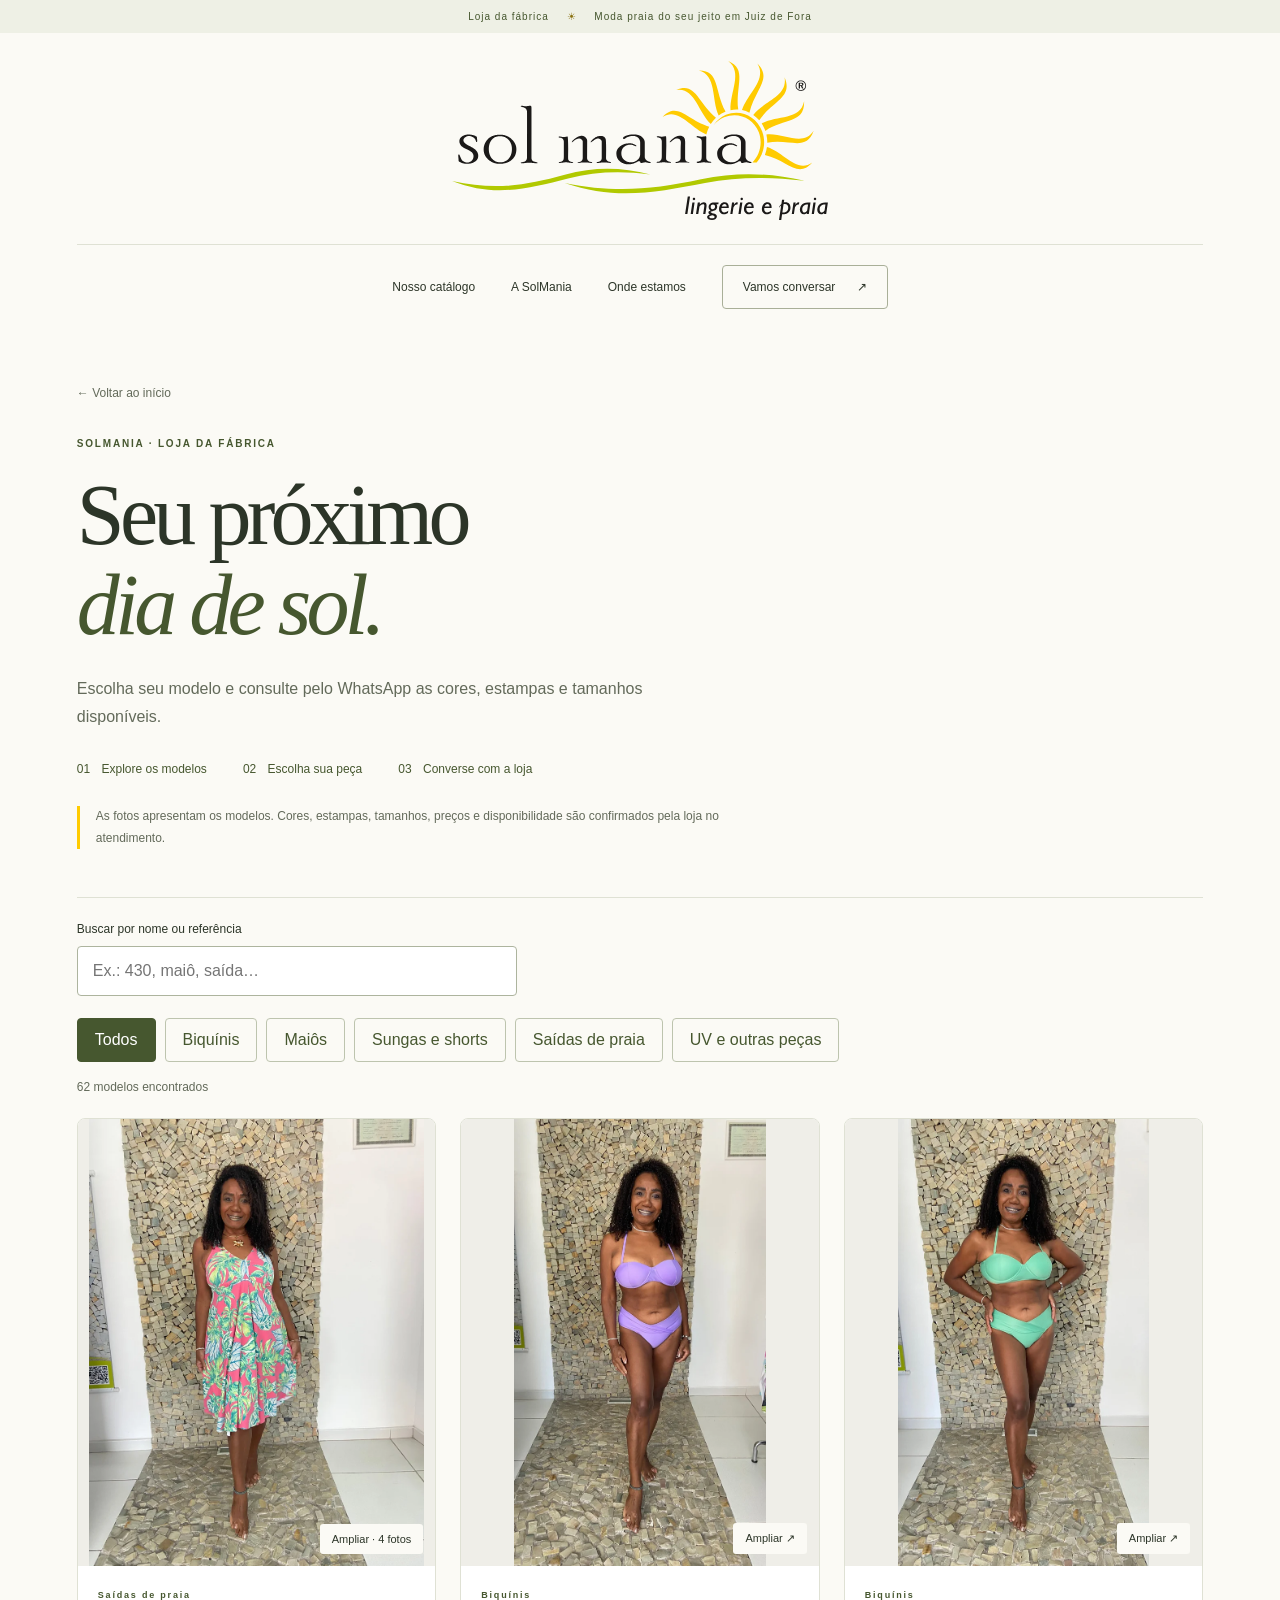
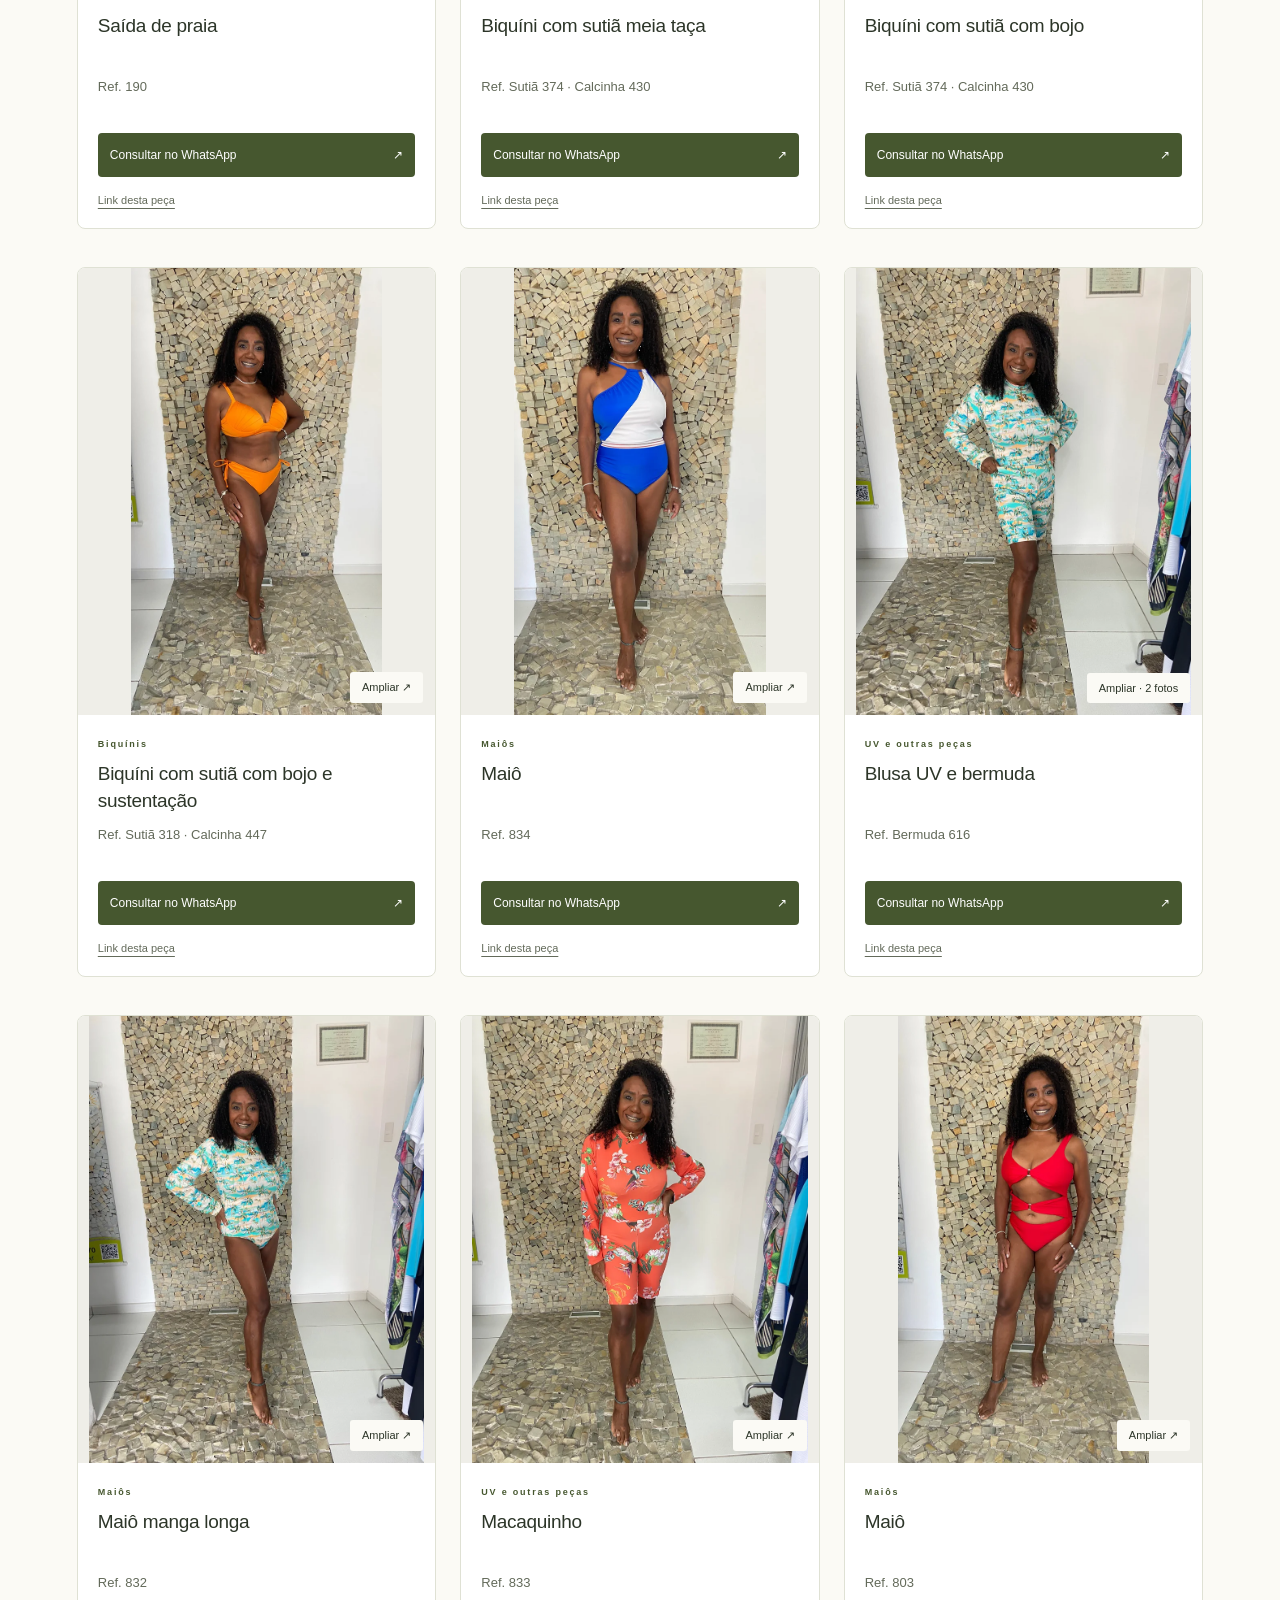
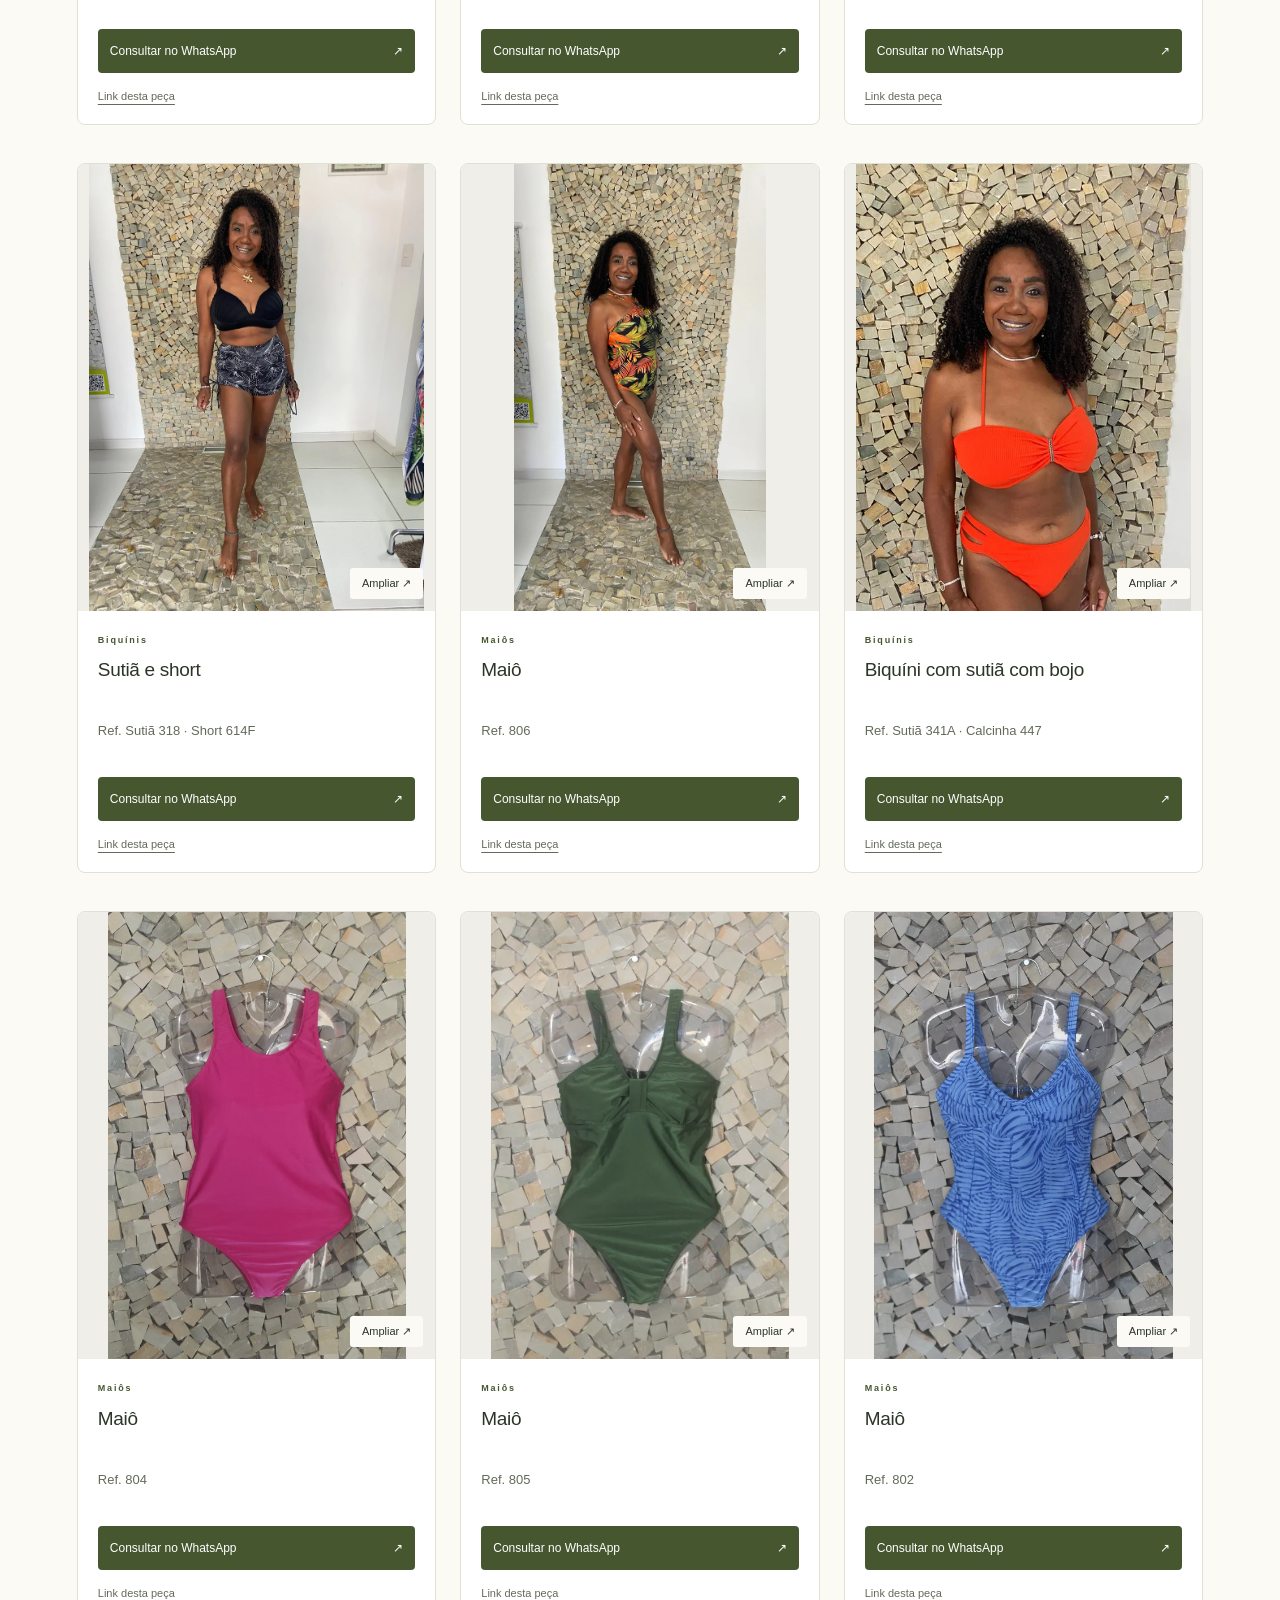
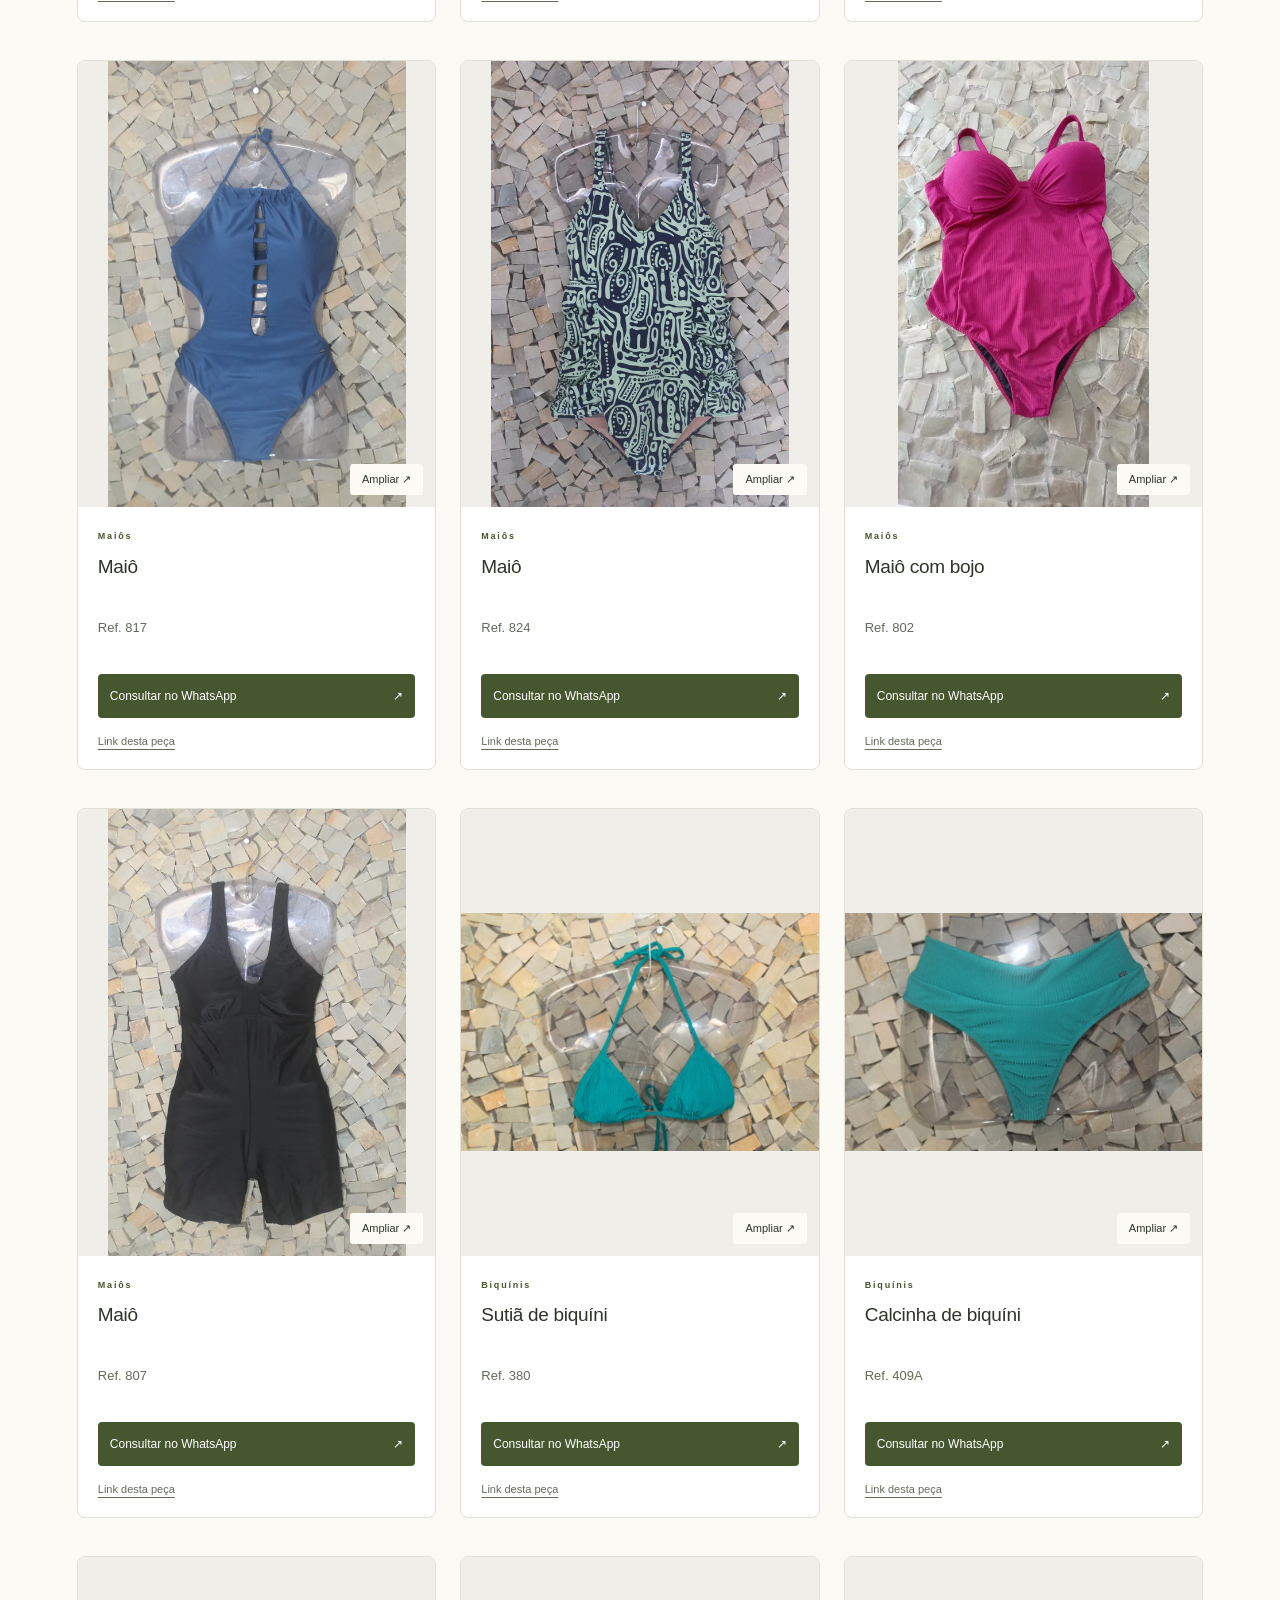
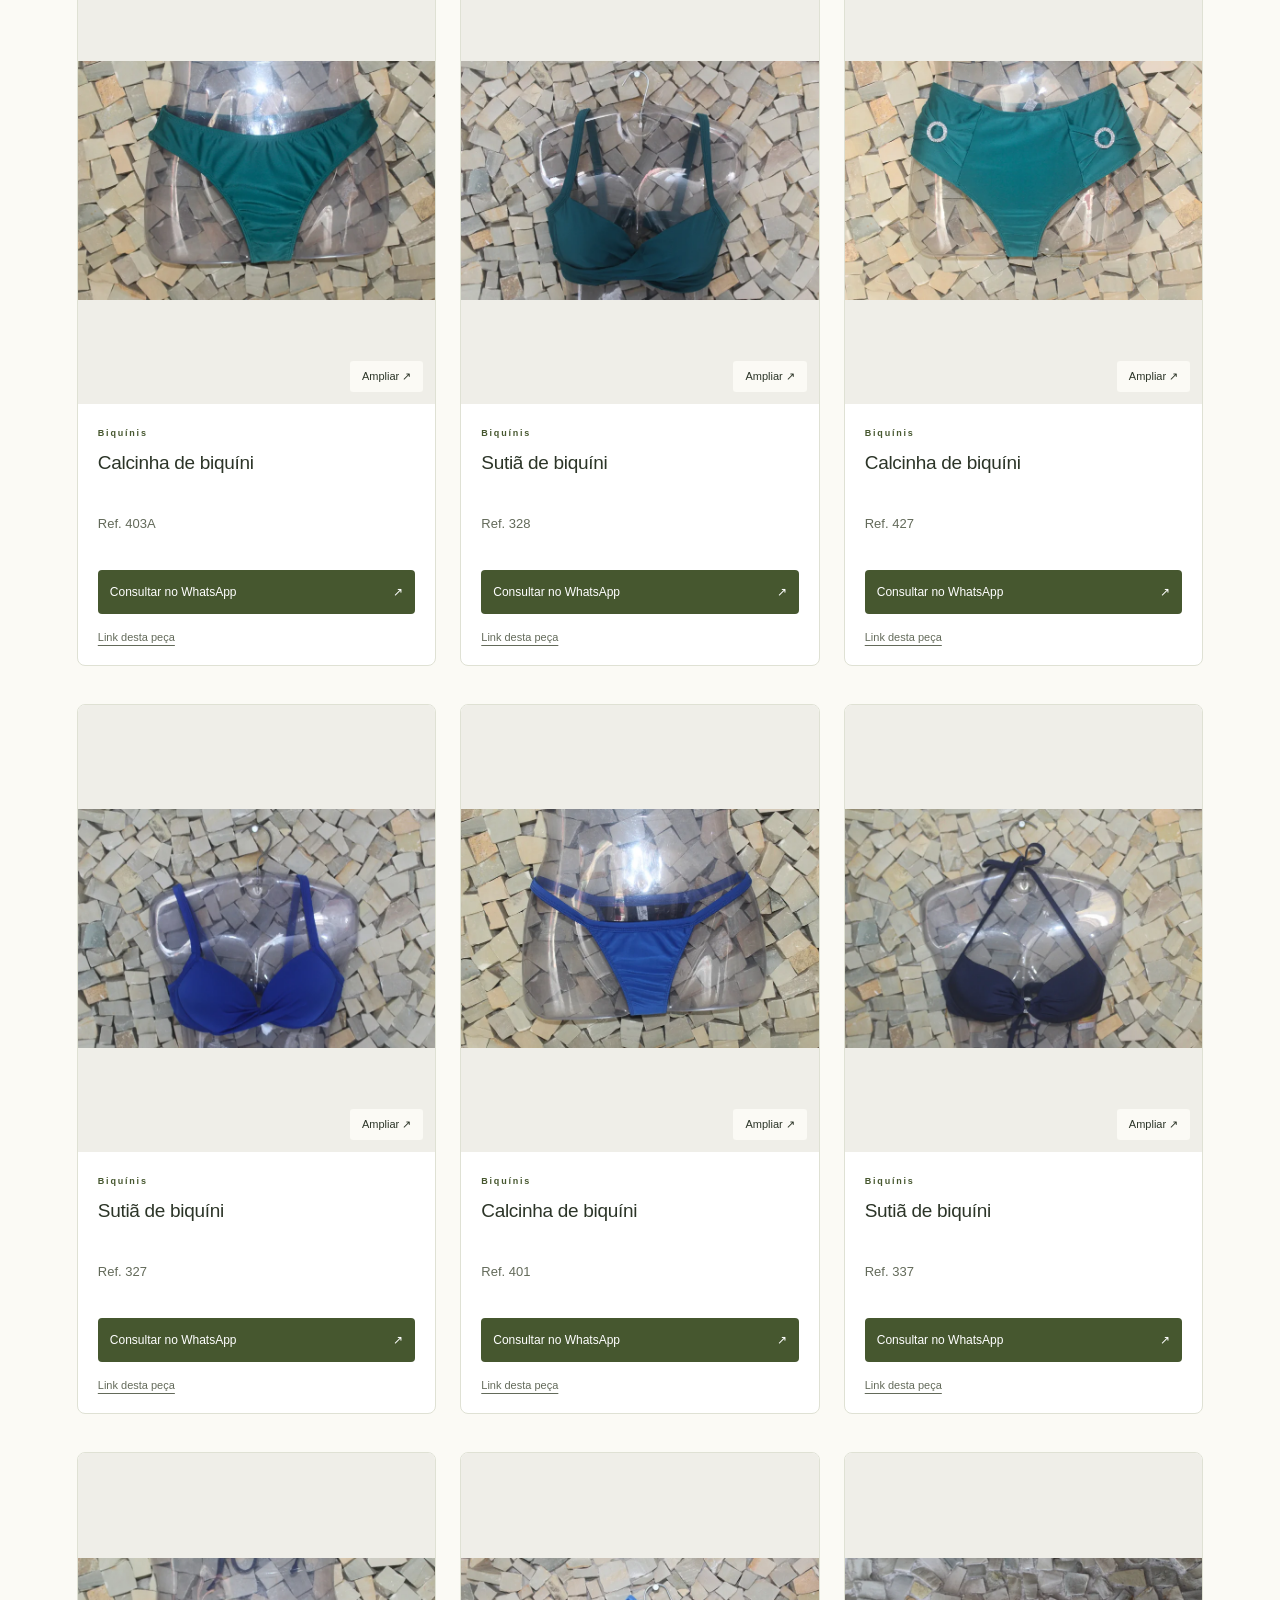
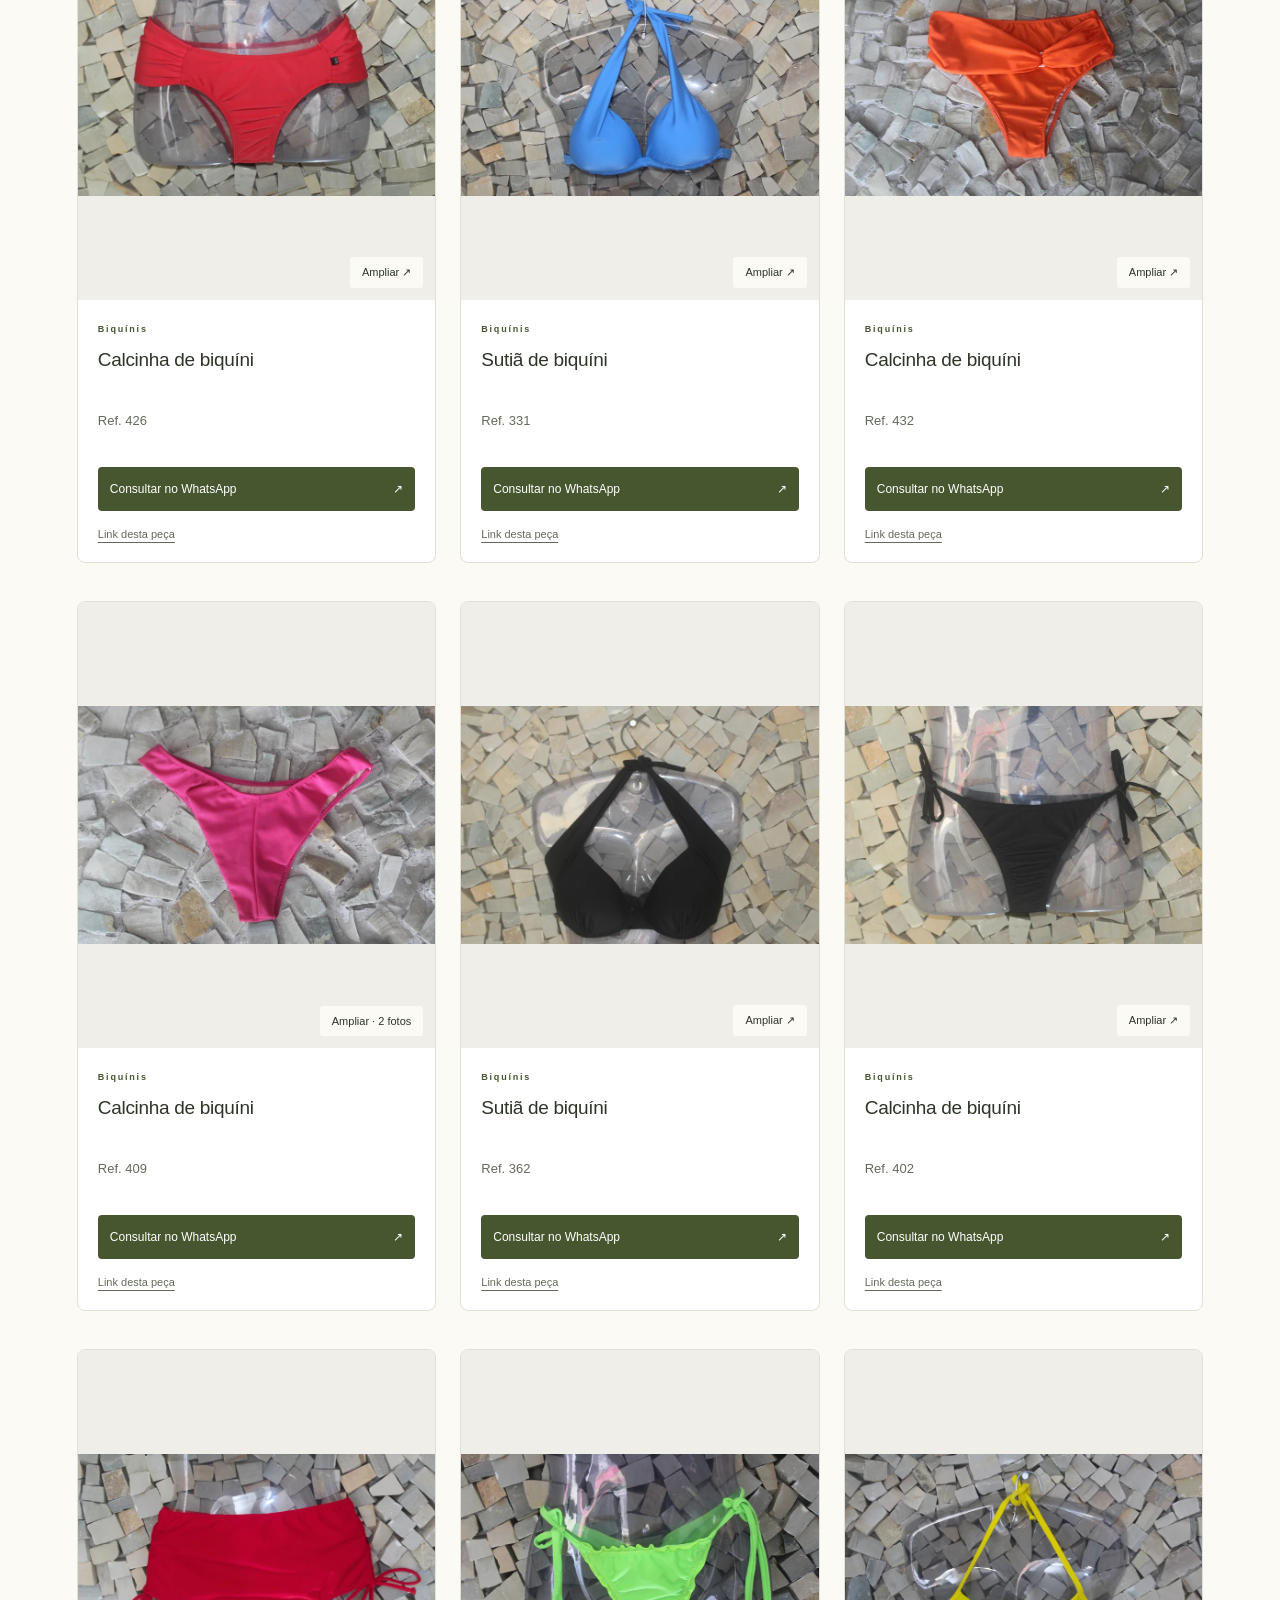
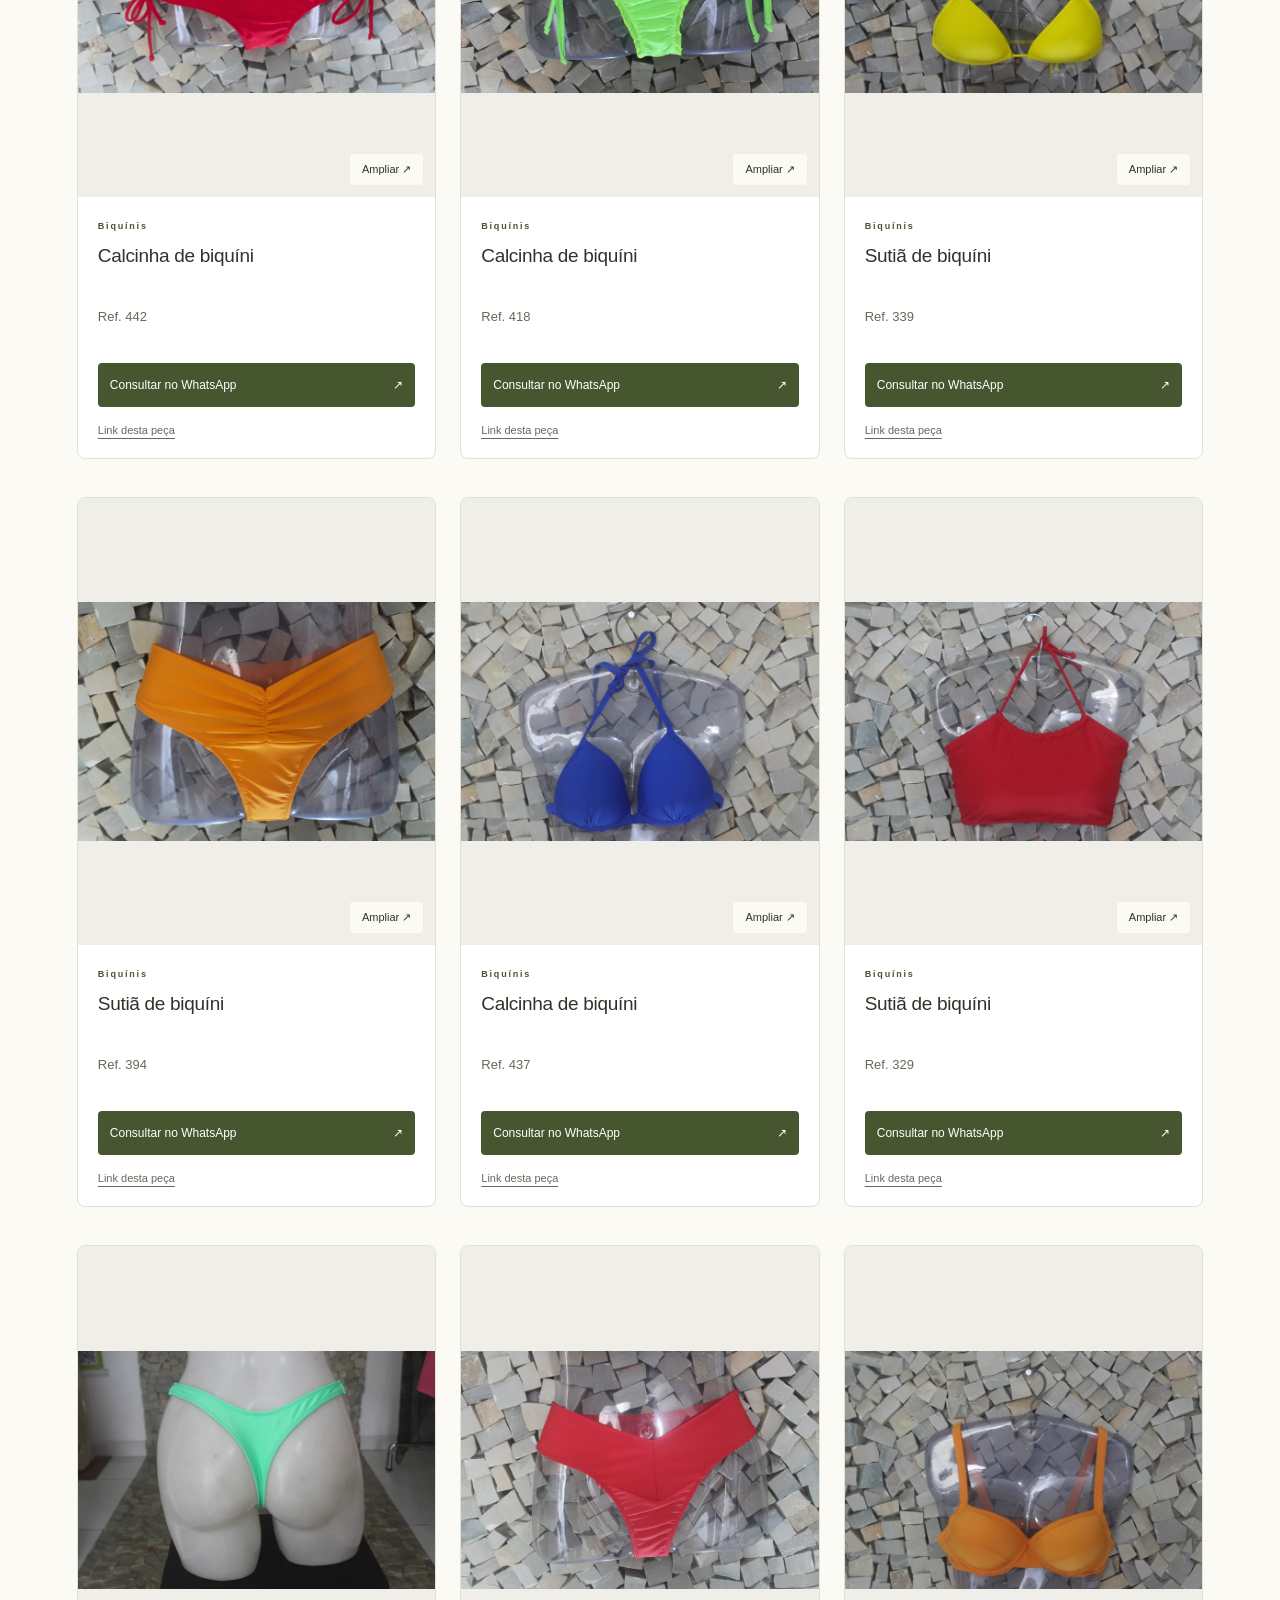
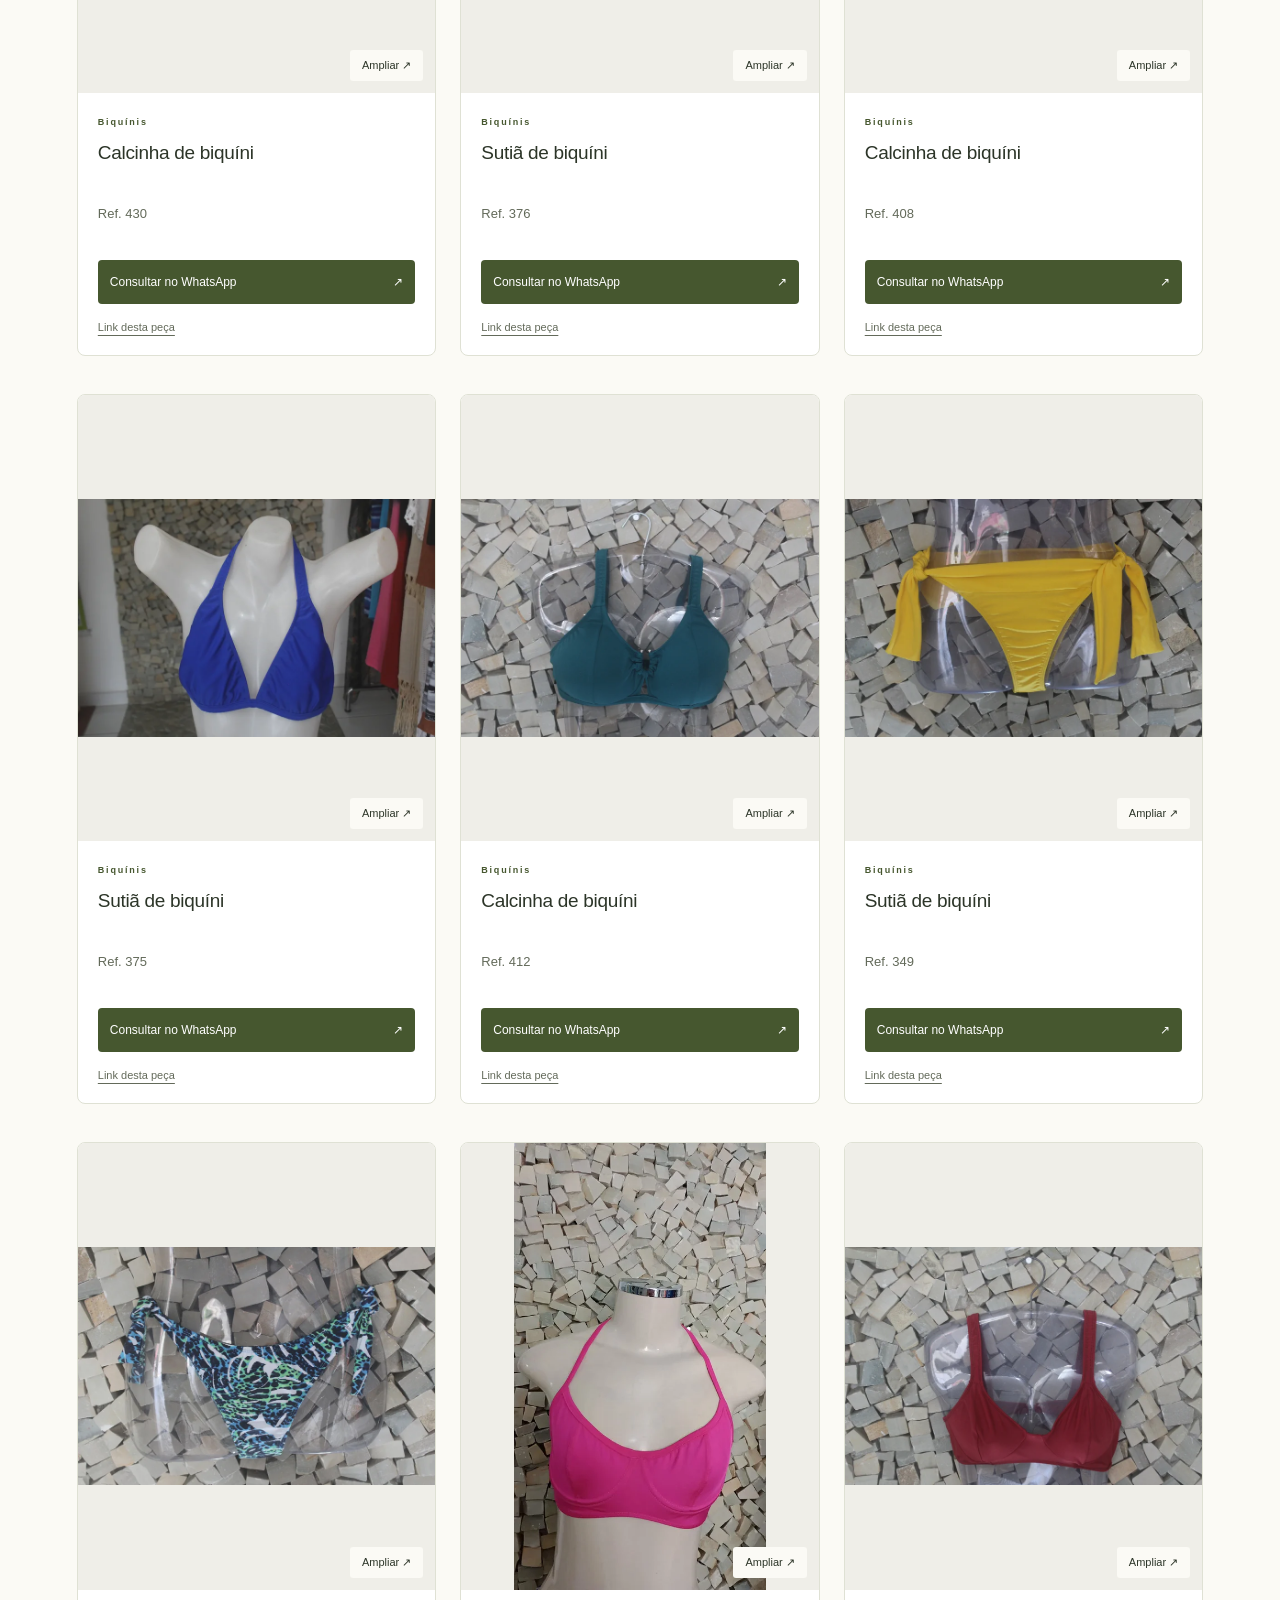
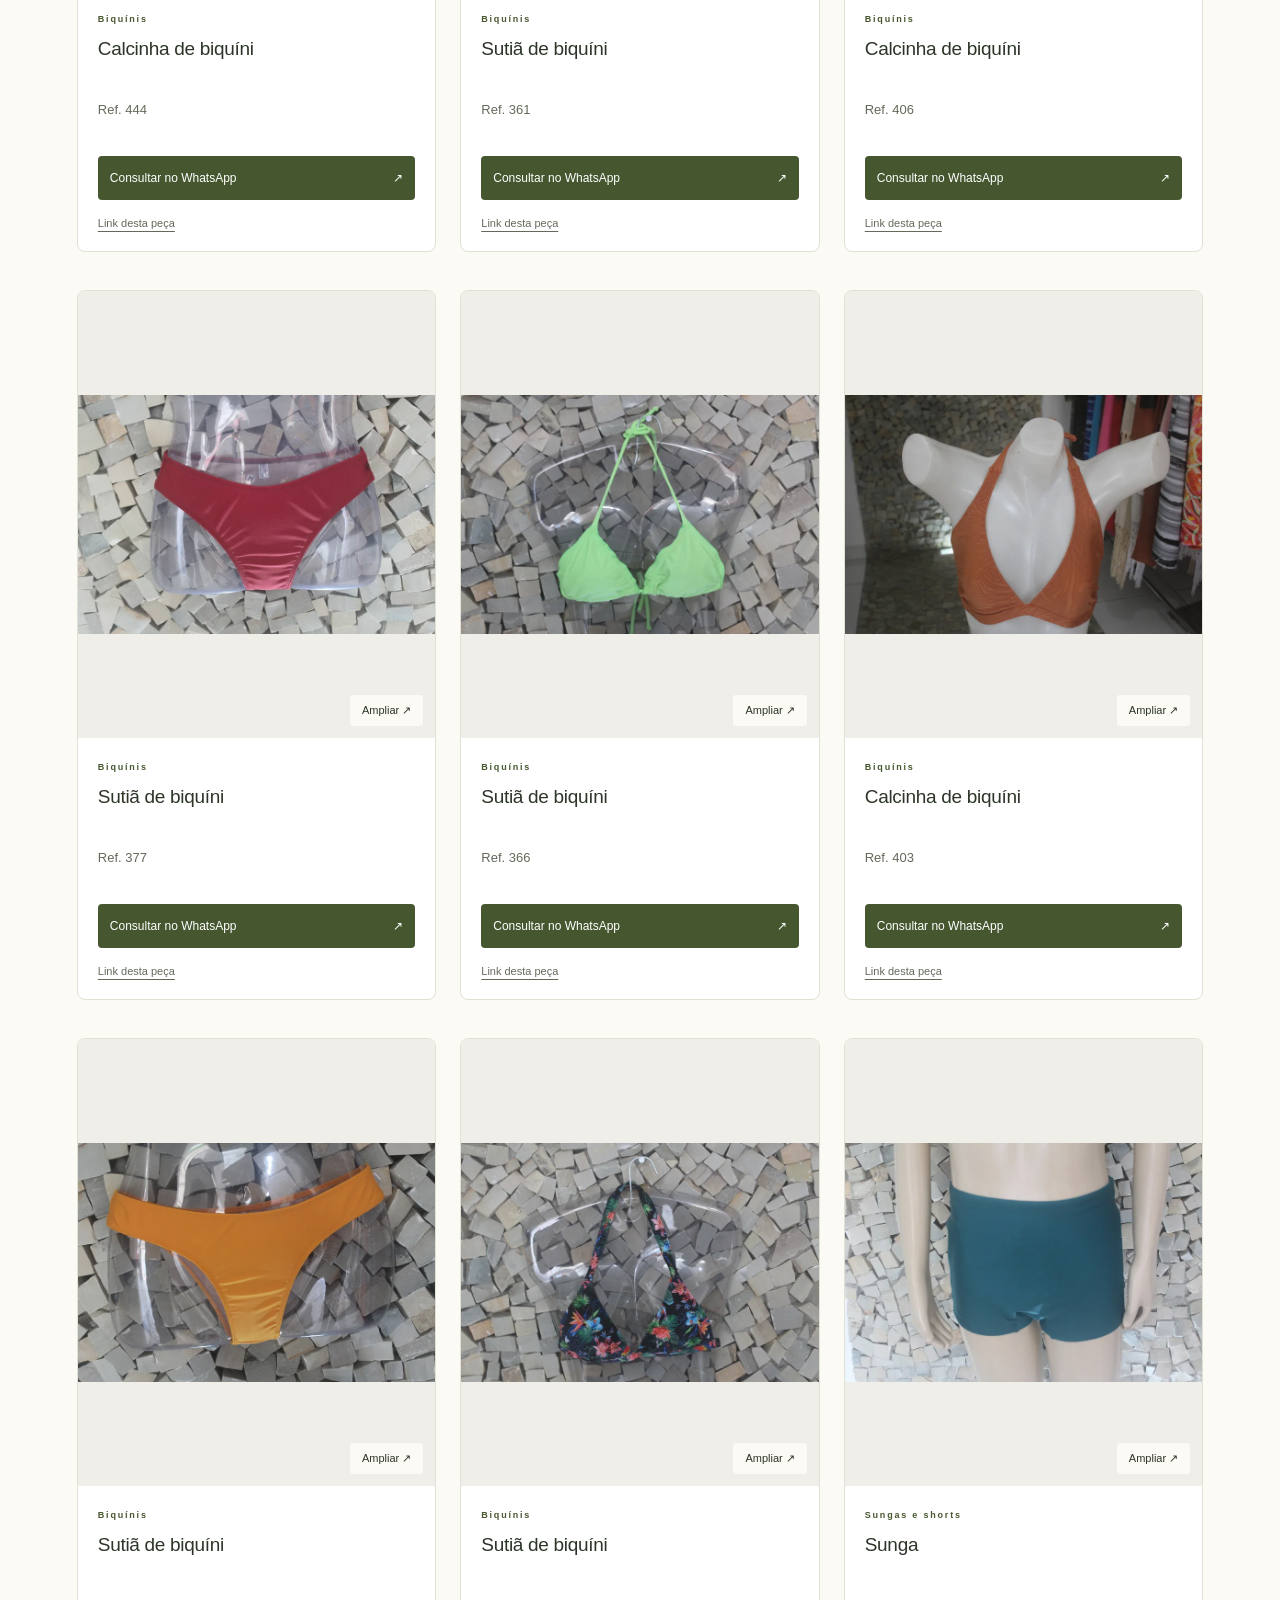
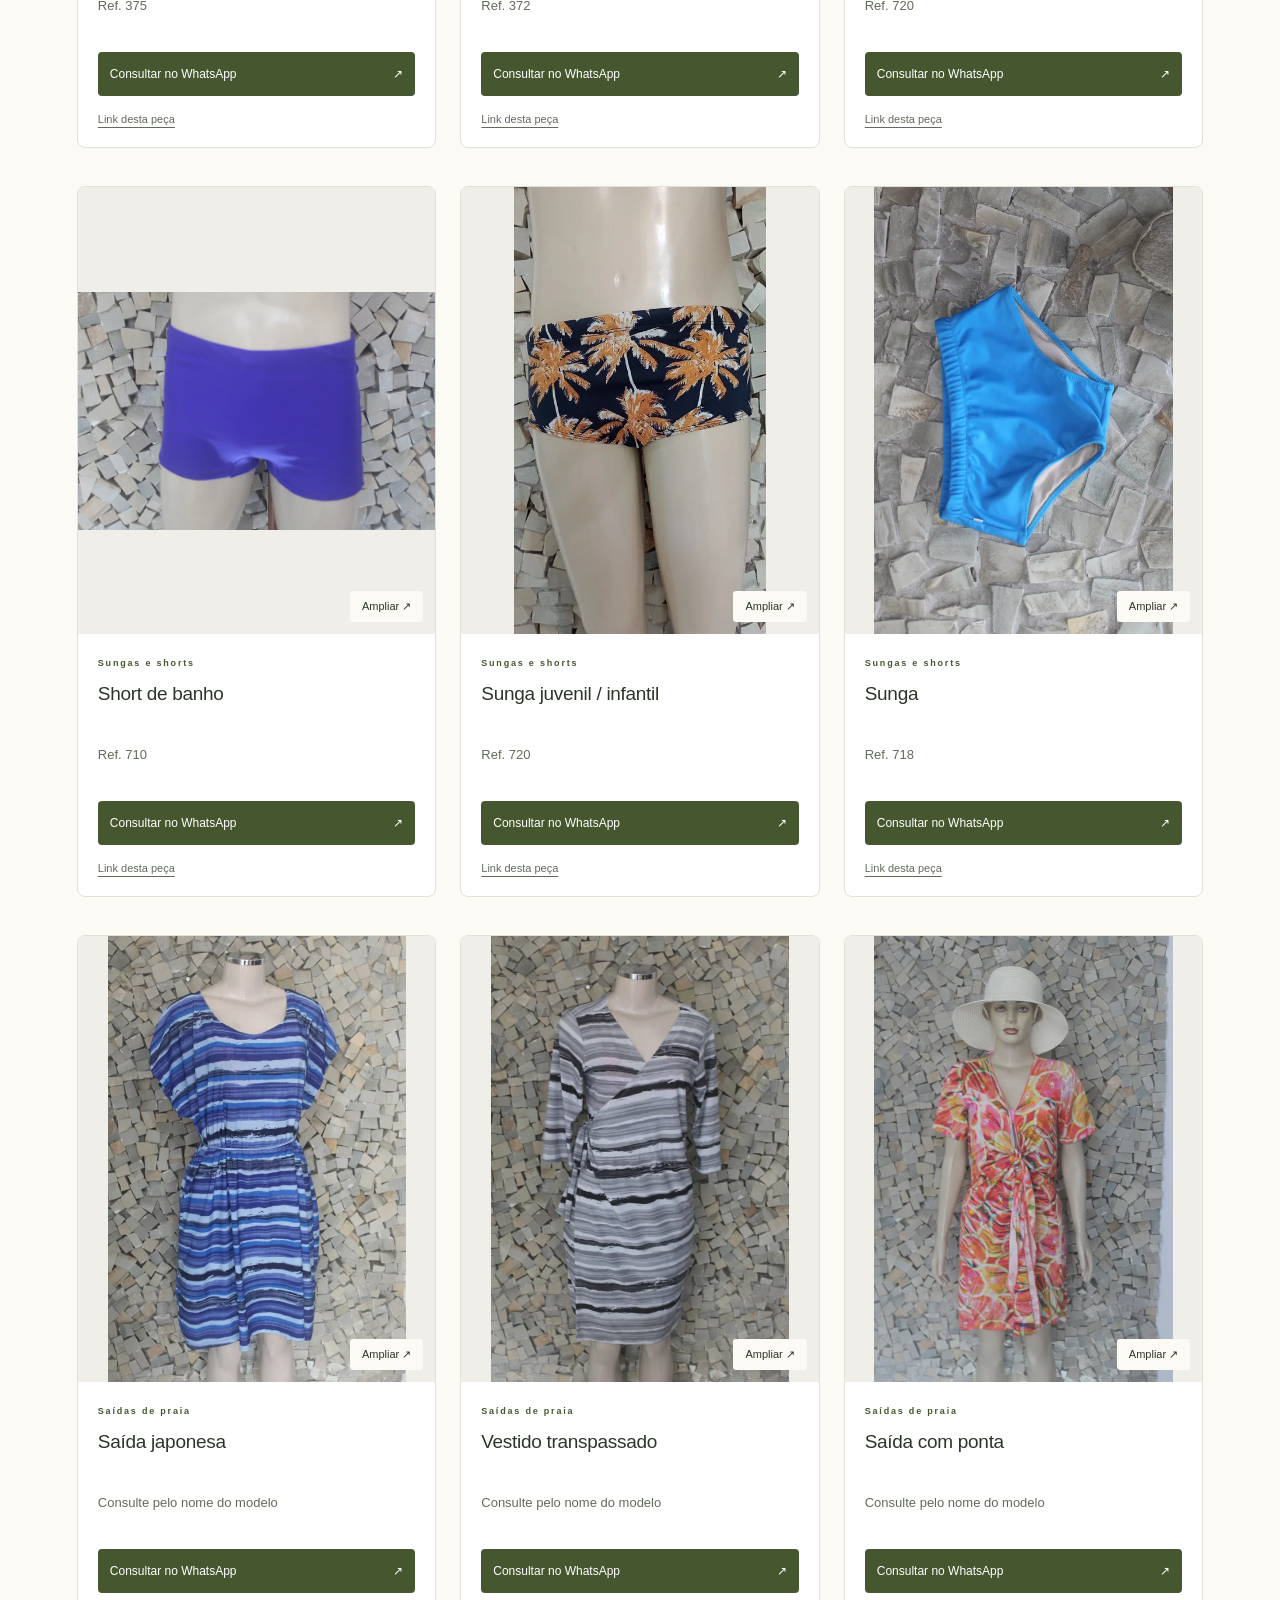
==== catalogo.html @ 371fd424 "Logo oficial e catálogo HTML" ====
<!doctype html>
<html lang="pt-BR">
<head>
  <!-- Google tag (gtag.js) -->
  <script async src="https://www.googletagmanager.com/gtag/js?id=G-0Z5BWFKCD2"></script>
  <script>
    window.dataLayer = window.dataLayer || [];
    function gtag(){dataLayer.push(arguments);}
    gtag('js', new Date());
    gtag('config', 'G-0Z5BWFKCD2');
  </script>
  <meta charset="UTF-8">
  <meta name="viewport" content="width=device-width, initial-scale=1">
  <meta name="theme-color" content="#fbfaf5">
  <meta name="description" content="SolMania: moda praia do seu jeito em Juiz de Fora. Loja da fábrica: explore nosso catálogo e fale com a gente pelo WhatsApp.">
  <title>Catálogo de moda praia — SolMania</title>
  <link rel="canonical" href="https://solmania.com.br/catalogo.html">
  <link rel="icon" href="assets/favicon.svg" type="image/svg+xml">
  <link rel="stylesheet" href="styles.css">
  <script src="script.js" defer></script>
  <link rel="stylesheet" href="catalogo.css">
  <script src="catalogo.js" defer></script>
</head>
<body>
  <a class="skip" href="#conteudo">Pular para o conteúdo</a>
  <div class="announcement">Loja da fábrica <span>☀</span> Moda praia do seu jeito em Juiz de Fora</div>
  <header class="header">
    <a class="brand" href="index.html" aria-label="SolMania, início"><img src="assets/logo/solmania.svg" width="3038" height="1304" alt="SolMania — lingerie e praia"></a>
    <button class="menu-toggle" aria-expanded="false" aria-controls="navigation" aria-label="Abrir menu"><span></span><span></span></button>
    <nav id="navigation" aria-label="Navegação principal">
      <a href="catalogo.html">Nosso catálogo</a><a href="index.html#sobre">A SolMania</a><a href="index.html#visite">Onde estamos</a>
      <a class="nav-contact" href="https://wa.me/5532988661370" target="_blank" rel="noopener noreferrer">Vamos conversar <span aria-hidden="true">↗</span></a>
    </nav>
  </header>
  <main id="conteudo" class="catalog-page"><section class="catalog-intro"><a class="back-link" href="index.html">← Voltar ao início</a><p class="eyebrow">SOLMANIA · LOJA DA FÁBRICA</p><h1>Seu próximo<br><em>dia de sol.</em></h1><p>Escolha seu modelo e consulte pelo WhatsApp as cores, estampas e tamanhos disponíveis.</p><div class="catalog-guidance"><span>01 <b>Explore os modelos</b></span><span>02 <b>Escolha sua peça</b></span><span>03 <b>Converse com a loja</b></span></div><p class="availability">As fotos apresentam os modelos. Cores, estampas, tamanhos, preços e disponibilidade são confirmados pela loja no atendimento.</p></section><section aria-label="Modelos do catálogo"><div class="catalog-tools" hidden><label for="product-search">Buscar por nome ou referência</label><input id="product-search" type="search" placeholder="Ex.: 430, maiô, saída…" autocomplete="off"><div class="category-filters" role="group" aria-label="Filtrar por categoria"><button type="button" data-filter="Todos" aria-pressed="true">Todos</button><button type="button" data-filter="Biquínis" aria-pressed="false">Biquínis</button><button type="button" data-filter="Maiôs" aria-pressed="false">Maiôs</button><button type="button" data-filter="Sungas e shorts" aria-pressed="false">Sungas e shorts</button><button type="button" data-filter="Saídas de praia" aria-pressed="false">Saídas de praia</button><button type="button" data-filter="UV e outras peças" aria-pressed="false">UV e outras peças</button></div><p id="result-count" role="status" aria-live="polite"></p></div><div class="products"><article class="product-card" id="peca-4-1" data-category="Saídas de praia" data-search="Saída de praia 190 Saídas de praia">
 <button class="product-photo" type="button" data-photos='["p04-1.webp", "p04-2.webp", "p04-3.webp", "p04-4.webp"]' aria-label="Ampliar foto: Saída de praia, 190"><img src="assets/produtos/p04-1.webp" alt="Saída de praia — referência 190" width="850" height="1100" loading="lazy" decoding="async"><span>Ampliar  · 4 fotos</span></button>
 <div class="product-info"><p class="eyebrow">Saídas de praia</p><h2>Saída de praia</h2><p class="product-ref">Ref. 190</p><a class="product-contact" href="https://wa.me/5532988661370?text=Ol%C3%A1%21%20Gostei%20de%20sa%C3%ADda%20de%20praia%20%28ref.%20190%29.%20Quais%20cores%2C%20estampas%20e%20tamanhos%20est%C3%A3o%20dispon%C3%ADveis%3F%20https%3A//solmania.com.br/catalogo.html%23peca-4-1" target="_blank" rel="noopener noreferrer" aria-label="Consultar Saída de praia 190 no WhatsApp">Consultar no WhatsApp <span aria-hidden="true">↗</span></a><a class="product-permalink" href="#peca-4-1">Link desta peça</a></div></article>
<article class="product-card" id="peca-5-1" data-category="Biquínis" data-search="Biquíni com sutiã meia taça Sutiã 374 · Calcinha 430 Biquínis">
 <button class="product-photo" type="button" data-photos='["p05-1.webp"]' aria-label="Ampliar foto: Biquíni com sutiã meia taça, Sutiã 374 · Calcinha 430"><img src="assets/produtos/p05-1.webp" alt="Biquíni com sutiã meia taça — referência Sutiã 374 · Calcinha 430" width="850" height="1100" loading="lazy" decoding="async"><span>Ampliar ↗</span></button>
 <div class="product-info"><p class="eyebrow">Biquínis</p><h2>Biquíni com sutiã meia taça</h2><p class="product-ref">Ref. Sutiã 374 · Calcinha 430</p><a class="product-contact" href="https://wa.me/5532988661370?text=Ol%C3%A1%21%20Gostei%20de%20biqu%C3%ADni%20com%20suti%C3%A3%20meia%20ta%C3%A7a%20%28ref.%20Suti%C3%A3%20374%20%C2%B7%20Calcinha%20430%29.%20Quais%20cores%2C%20estampas%20e%20tamanhos%20est%C3%A3o%20dispon%C3%ADveis%3F%20https%3A//solmania.com.br/catalogo.html%23peca-5-1" target="_blank" rel="noopener noreferrer" aria-label="Consultar Biquíni com sutiã meia taça Sutiã 374 · Calcinha 430 no WhatsApp">Consultar no WhatsApp <span aria-hidden="true">↗</span></a><a class="product-permalink" href="#peca-5-1">Link desta peça</a></div></article>
<article class="product-card" id="peca-5-2" data-category="Biquínis" data-search="Biquíni com sutiã com bojo Sutiã 374 · Calcinha 430 Biquínis">
 <button class="product-photo" type="button" data-photos='["p05-2.webp"]' aria-label="Ampliar foto: Biquíni com sutiã com bojo, Sutiã 374 · Calcinha 430"><img src="assets/produtos/p05-2.webp" alt="Biquíni com sutiã com bojo — referência Sutiã 374 · Calcinha 430" width="850" height="1100" loading="lazy" decoding="async"><span>Ampliar ↗</span></button>
 <div class="product-info"><p class="eyebrow">Biquínis</p><h2>Biquíni com sutiã com bojo</h2><p class="product-ref">Ref. Sutiã 374 · Calcinha 430</p><a class="product-contact" href="https://wa.me/5532988661370?text=Ol%C3%A1%21%20Gostei%20de%20biqu%C3%ADni%20com%20suti%C3%A3%20com%20bojo%20%28ref.%20Suti%C3%A3%20374%20%C2%B7%20Calcinha%20430%29.%20Quais%20cores%2C%20estampas%20e%20tamanhos%20est%C3%A3o%20dispon%C3%ADveis%3F%20https%3A//solmania.com.br/catalogo.html%23peca-5-2" target="_blank" rel="noopener noreferrer" aria-label="Consultar Biquíni com sutiã com bojo Sutiã 374 · Calcinha 430 no WhatsApp">Consultar no WhatsApp <span aria-hidden="true">↗</span></a><a class="product-permalink" href="#peca-5-2">Link desta peça</a></div></article>
<article class="product-card" id="peca-5-3" data-category="Biquínis" data-search="Biquíni com sutiã com bojo e sustentação Sutiã 318 · Calcinha 447 Biquínis">
 <button class="product-photo" type="button" data-photos='["p05-3.webp"]' aria-label="Ampliar foto: Biquíni com sutiã com bojo e sustentação, Sutiã 318 · Calcinha 447"><img src="assets/produtos/p05-3.webp" alt="Biquíni com sutiã com bojo e sustentação — referência Sutiã 318 · Calcinha 447" width="850" height="1100" loading="lazy" decoding="async"><span>Ampliar ↗</span></button>
 <div class="product-info"><p class="eyebrow">Biquínis</p><h2>Biquíni com sutiã com bojo e sustentação</h2><p class="product-ref">Ref. Sutiã 318 · Calcinha 447</p><a class="product-contact" href="https://wa.me/5532988661370?text=Ol%C3%A1%21%20Gostei%20de%20biqu%C3%ADni%20com%20suti%C3%A3%20com%20bojo%20e%20sustenta%C3%A7%C3%A3o%20%28ref.%20Suti%C3%A3%20318%20%C2%B7%20Calcinha%20447%29.%20Quais%20cores%2C%20estampas%20e%20tamanhos%20est%C3%A3o%20dispon%C3%ADveis%3F%20https%3A//solmania.com.br/catalogo.html%23peca-5-3" target="_blank" rel="noopener noreferrer" aria-label="Consultar Biquíni com sutiã com bojo e sustentação Sutiã 318 · Calcinha 447 no WhatsApp">Consultar no WhatsApp <span aria-hidden="true">↗</span></a><a class="product-permalink" href="#peca-5-3">Link desta peça</a></div></article>
<article class="product-card" id="peca-5-4" data-category="Maiôs" data-search="Maiô 834 Maiôs">
 <button class="product-photo" type="button" data-photos='["p05-4.webp"]' aria-label="Ampliar foto: Maiô, 834"><img src="assets/produtos/p05-4.webp" alt="Maiô — referência 834" width="850" height="1100" loading="lazy" decoding="async"><span>Ampliar ↗</span></button>
 <div class="product-info"><p class="eyebrow">Maiôs</p><h2>Maiô</h2><p class="product-ref">Ref. 834</p><a class="product-contact" href="https://wa.me/5532988661370?text=Ol%C3%A1%21%20Gostei%20de%20mai%C3%B4%20%28ref.%20834%29.%20Quais%20cores%2C%20estampas%20e%20tamanhos%20est%C3%A3o%20dispon%C3%ADveis%3F%20https%3A//solmania.com.br/catalogo.html%23peca-5-4" target="_blank" rel="noopener noreferrer" aria-label="Consultar Maiô 834 no WhatsApp">Consultar no WhatsApp <span aria-hidden="true">↗</span></a><a class="product-permalink" href="#peca-5-4">Link desta peça</a></div></article>
<article class="product-card" id="peca-6-1" data-category="UV e outras peças" data-search="Blusa UV e bermuda Bermuda 616 UV e outras peças">
 <button class="product-photo" type="button" data-photos='["p06-1.webp", "p06-4.webp"]' aria-label="Ampliar foto: Blusa UV e bermuda, Bermuda 616"><img src="assets/produtos/p06-1.webp" alt="Blusa UV e bermuda — referência Bermuda 616" width="850" height="1100" loading="lazy" decoding="async"><span>Ampliar  · 2 fotos</span></button>
 <div class="product-info"><p class="eyebrow">UV e outras peças</p><h2>Blusa UV e bermuda</h2><p class="product-ref">Ref. Bermuda 616</p><a class="product-contact" href="https://wa.me/5532988661370?text=Ol%C3%A1%21%20Gostei%20de%20blusa%20uv%20e%20bermuda%20%28ref.%20Bermuda%20616%29.%20Quais%20cores%2C%20estampas%20e%20tamanhos%20est%C3%A3o%20dispon%C3%ADveis%3F%20https%3A//solmania.com.br/catalogo.html%23peca-6-1" target="_blank" rel="noopener noreferrer" aria-label="Consultar Blusa UV e bermuda Bermuda 616 no WhatsApp">Consultar no WhatsApp <span aria-hidden="true">↗</span></a><a class="product-permalink" href="#peca-6-1">Link desta peça</a></div></article>
<article class="product-card" id="peca-6-2" data-category="Maiôs" data-search="Maiô manga longa 832 Maiôs">
 <button class="product-photo" type="button" data-photos='["p06-2.webp"]' aria-label="Ampliar foto: Maiô manga longa, 832"><img src="assets/produtos/p06-2.webp" alt="Maiô manga longa — referência 832" width="850" height="1100" loading="lazy" decoding="async"><span>Ampliar ↗</span></button>
 <div class="product-info"><p class="eyebrow">Maiôs</p><h2>Maiô manga longa</h2><p class="product-ref">Ref. 832</p><a class="product-contact" href="https://wa.me/5532988661370?text=Ol%C3%A1%21%20Gostei%20de%20mai%C3%B4%20manga%20longa%20%28ref.%20832%29.%20Quais%20cores%2C%20estampas%20e%20tamanhos%20est%C3%A3o%20dispon%C3%ADveis%3F%20https%3A//solmania.com.br/catalogo.html%23peca-6-2" target="_blank" rel="noopener noreferrer" aria-label="Consultar Maiô manga longa 832 no WhatsApp">Consultar no WhatsApp <span aria-hidden="true">↗</span></a><a class="product-permalink" href="#peca-6-2">Link desta peça</a></div></article>
<article class="product-card" id="peca-6-3" data-category="UV e outras peças" data-search="Macaquinho 833 UV e outras peças">
 <button class="product-photo" type="button" data-photos='["p06-3.webp"]' aria-label="Ampliar foto: Macaquinho, 833"><img src="assets/produtos/p06-3.webp" alt="Macaquinho — referência 833" width="850" height="1100" loading="lazy" decoding="async"><span>Ampliar ↗</span></button>
 <div class="product-info"><p class="eyebrow">UV e outras peças</p><h2>Macaquinho</h2><p class="product-ref">Ref. 833</p><a class="product-contact" href="https://wa.me/5532988661370?text=Ol%C3%A1%21%20Gostei%20de%20macaquinho%20%28ref.%20833%29.%20Quais%20cores%2C%20estampas%20e%20tamanhos%20est%C3%A3o%20dispon%C3%ADveis%3F%20https%3A//solmania.com.br/catalogo.html%23peca-6-3" target="_blank" rel="noopener noreferrer" aria-label="Consultar Macaquinho 833 no WhatsApp">Consultar no WhatsApp <span aria-hidden="true">↗</span></a><a class="product-permalink" href="#peca-6-3">Link desta peça</a></div></article>
<article class="product-card" id="peca-7-1" data-category="Maiôs" data-search="Maiô 803 Maiôs">
 <button class="product-photo" type="button" data-photos='["p07-1.webp"]' aria-label="Ampliar foto: Maiô, 803"><img src="assets/produtos/p07-1.webp" alt="Maiô — referência 803" width="850" height="1100" loading="lazy" decoding="async"><span>Ampliar ↗</span></button>
 <div class="product-info"><p class="eyebrow">Maiôs</p><h2>Maiô</h2><p class="product-ref">Ref. 803</p><a class="product-contact" href="https://wa.me/5532988661370?text=Ol%C3%A1%21%20Gostei%20de%20mai%C3%B4%20%28ref.%20803%29.%20Quais%20cores%2C%20estampas%20e%20tamanhos%20est%C3%A3o%20dispon%C3%ADveis%3F%20https%3A//solmania.com.br/catalogo.html%23peca-7-1" target="_blank" rel="noopener noreferrer" aria-label="Consultar Maiô 803 no WhatsApp">Consultar no WhatsApp <span aria-hidden="true">↗</span></a><a class="product-permalink" href="#peca-7-1">Link desta peça</a></div></article>
<article class="product-card" id="peca-7-2" data-category="Biquínis" data-search="Sutiã e short Sutiã 318 · Short 614F Biquínis">
 <button class="product-photo" type="button" data-photos='["p07-2.webp"]' aria-label="Ampliar foto: Sutiã e short, Sutiã 318 · Short 614F"><img src="assets/produtos/p07-2.webp" alt="Sutiã e short — referência Sutiã 318 · Short 614F" width="850" height="1100" loading="lazy" decoding="async"><span>Ampliar ↗</span></button>
 <div class="product-info"><p class="eyebrow">Biquínis</p><h2>Sutiã e short</h2><p class="product-ref">Ref. Sutiã 318 · Short 614F</p><a class="product-contact" href="https://wa.me/5532988661370?text=Ol%C3%A1%21%20Gostei%20de%20suti%C3%A3%20e%20short%20%28ref.%20Suti%C3%A3%20318%20%C2%B7%20Short%20614F%29.%20Quais%20cores%2C%20estampas%20e%20tamanhos%20est%C3%A3o%20dispon%C3%ADveis%3F%20https%3A//solmania.com.br/catalogo.html%23peca-7-2" target="_blank" rel="noopener noreferrer" aria-label="Consultar Sutiã e short Sutiã 318 · Short 614F no WhatsApp">Consultar no WhatsApp <span aria-hidden="true">↗</span></a><a class="product-permalink" href="#peca-7-2">Link desta peça</a></div></article>
<article class="product-card" id="peca-7-3" data-category="Maiôs" data-search="Maiô 806 Maiôs">
 <button class="product-photo" type="button" data-photos='["p07-3.webp"]' aria-label="Ampliar foto: Maiô, 806"><img src="assets/produtos/p07-3.webp" alt="Maiô — referência 806" width="850" height="1100" loading="lazy" decoding="async"><span>Ampliar ↗</span></button>
 <div class="product-info"><p class="eyebrow">Maiôs</p><h2>Maiô</h2><p class="product-ref">Ref. 806</p><a class="product-contact" href="https://wa.me/5532988661370?text=Ol%C3%A1%21%20Gostei%20de%20mai%C3%B4%20%28ref.%20806%29.%20Quais%20cores%2C%20estampas%20e%20tamanhos%20est%C3%A3o%20dispon%C3%ADveis%3F%20https%3A//solmania.com.br/catalogo.html%23peca-7-3" target="_blank" rel="noopener noreferrer" aria-label="Consultar Maiô 806 no WhatsApp">Consultar no WhatsApp <span aria-hidden="true">↗</span></a><a class="product-permalink" href="#peca-7-3">Link desta peça</a></div></article>
<article class="product-card" id="peca-7-4" data-category="Biquínis" data-search="Biquíni com sutiã com bojo Sutiã 341A · Calcinha 447 Biquínis">
 <button class="product-photo" type="button" data-photos='["p07-4.webp"]' aria-label="Ampliar foto: Biquíni com sutiã com bojo, Sutiã 341A · Calcinha 447"><img src="assets/produtos/p07-4.webp" alt="Biquíni com sutiã com bojo — referência Sutiã 341A · Calcinha 447" width="850" height="1100" loading="lazy" decoding="async"><span>Ampliar ↗</span></button>
 <div class="product-info"><p class="eyebrow">Biquínis</p><h2>Biquíni com sutiã com bojo</h2><p class="product-ref">Ref. Sutiã 341A · Calcinha 447</p><a class="product-contact" href="https://wa.me/5532988661370?text=Ol%C3%A1%21%20Gostei%20de%20biqu%C3%ADni%20com%20suti%C3%A3%20com%20bojo%20%28ref.%20Suti%C3%A3%20341A%20%C2%B7%20Calcinha%20447%29.%20Quais%20cores%2C%20estampas%20e%20tamanhos%20est%C3%A3o%20dispon%C3%ADveis%3F%20https%3A//solmania.com.br/catalogo.html%23peca-7-4" target="_blank" rel="noopener noreferrer" aria-label="Consultar Biquíni com sutiã com bojo Sutiã 341A · Calcinha 447 no WhatsApp">Consultar no WhatsApp <span aria-hidden="true">↗</span></a><a class="product-permalink" href="#peca-7-4">Link desta peça</a></div></article>
<article class="product-card" id="peca-8-1" data-category="Maiôs" data-search="Maiô 804 Maiôs">
 <button class="product-photo" type="button" data-photos='["p08-1.webp"]' aria-label="Ampliar foto: Maiô, 804"><img src="assets/produtos/p08-1.webp" alt="Maiô — referência 804" width="850" height="1100" loading="lazy" decoding="async"><span>Ampliar ↗</span></button>
 <div class="product-info"><p class="eyebrow">Maiôs</p><h2>Maiô</h2><p class="product-ref">Ref. 804</p><a class="product-contact" href="https://wa.me/5532988661370?text=Ol%C3%A1%21%20Gostei%20de%20mai%C3%B4%20%28ref.%20804%29.%20Quais%20cores%2C%20estampas%20e%20tamanhos%20est%C3%A3o%20dispon%C3%ADveis%3F%20https%3A//solmania.com.br/catalogo.html%23peca-8-1" target="_blank" rel="noopener noreferrer" aria-label="Consultar Maiô 804 no WhatsApp">Consultar no WhatsApp <span aria-hidden="true">↗</span></a><a class="product-permalink" href="#peca-8-1">Link desta peça</a></div></article>
<article class="product-card" id="peca-8-2" data-category="Maiôs" data-search="Maiô 805 Maiôs">
 <button class="product-photo" type="button" data-photos='["p08-2.webp"]' aria-label="Ampliar foto: Maiô, 805"><img src="assets/produtos/p08-2.webp" alt="Maiô — referência 805" width="850" height="1100" loading="lazy" decoding="async"><span>Ampliar ↗</span></button>
 <div class="product-info"><p class="eyebrow">Maiôs</p><h2>Maiô</h2><p class="product-ref">Ref. 805</p><a class="product-contact" href="https://wa.me/5532988661370?text=Ol%C3%A1%21%20Gostei%20de%20mai%C3%B4%20%28ref.%20805%29.%20Quais%20cores%2C%20estampas%20e%20tamanhos%20est%C3%A3o%20dispon%C3%ADveis%3F%20https%3A//solmania.com.br/catalogo.html%23peca-8-2" target="_blank" rel="noopener noreferrer" aria-label="Consultar Maiô 805 no WhatsApp">Consultar no WhatsApp <span aria-hidden="true">↗</span></a><a class="product-permalink" href="#peca-8-2">Link desta peça</a></div></article>
<article class="product-card" id="peca-8-3" data-category="Maiôs" data-search="Maiô 802 Maiôs">
 <button class="product-photo" type="button" data-photos='["p08-3.webp"]' aria-label="Ampliar foto: Maiô, 802"><img src="assets/produtos/p08-3.webp" alt="Maiô — referência 802" width="850" height="1100" loading="lazy" decoding="async"><span>Ampliar ↗</span></button>
 <div class="product-info"><p class="eyebrow">Maiôs</p><h2>Maiô</h2><p class="product-ref">Ref. 802</p><a class="product-contact" href="https://wa.me/5532988661370?text=Ol%C3%A1%21%20Gostei%20de%20mai%C3%B4%20%28ref.%20802%29.%20Quais%20cores%2C%20estampas%20e%20tamanhos%20est%C3%A3o%20dispon%C3%ADveis%3F%20https%3A//solmania.com.br/catalogo.html%23peca-8-3" target="_blank" rel="noopener noreferrer" aria-label="Consultar Maiô 802 no WhatsApp">Consultar no WhatsApp <span aria-hidden="true">↗</span></a><a class="product-permalink" href="#peca-8-3">Link desta peça</a></div></article>
<article class="product-card" id="peca-8-4" data-category="Maiôs" data-search="Maiô 817 Maiôs">
 <button class="product-photo" type="button" data-photos='["p08-4.webp"]' aria-label="Ampliar foto: Maiô, 817"><img src="assets/produtos/p08-4.webp" alt="Maiô — referência 817" width="850" height="1100" loading="lazy" decoding="async"><span>Ampliar ↗</span></button>
 <div class="product-info"><p class="eyebrow">Maiôs</p><h2>Maiô</h2><p class="product-ref">Ref. 817</p><a class="product-contact" href="https://wa.me/5532988661370?text=Ol%C3%A1%21%20Gostei%20de%20mai%C3%B4%20%28ref.%20817%29.%20Quais%20cores%2C%20estampas%20e%20tamanhos%20est%C3%A3o%20dispon%C3%ADveis%3F%20https%3A//solmania.com.br/catalogo.html%23peca-8-4" target="_blank" rel="noopener noreferrer" aria-label="Consultar Maiô 817 no WhatsApp">Consultar no WhatsApp <span aria-hidden="true">↗</span></a><a class="product-permalink" href="#peca-8-4">Link desta peça</a></div></article>
<article class="product-card" id="peca-9-1" data-category="Maiôs" data-search="Maiô 824 Maiôs">
 <button class="product-photo" type="button" data-photos='["p09-1.webp"]' aria-label="Ampliar foto: Maiô, 824"><img src="assets/produtos/p09-1.webp" alt="Maiô — referência 824" width="850" height="1100" loading="lazy" decoding="async"><span>Ampliar ↗</span></button>
 <div class="product-info"><p class="eyebrow">Maiôs</p><h2>Maiô</h2><p class="product-ref">Ref. 824</p><a class="product-contact" href="https://wa.me/5532988661370?text=Ol%C3%A1%21%20Gostei%20de%20mai%C3%B4%20%28ref.%20824%29.%20Quais%20cores%2C%20estampas%20e%20tamanhos%20est%C3%A3o%20dispon%C3%ADveis%3F%20https%3A//solmania.com.br/catalogo.html%23peca-9-1" target="_blank" rel="noopener noreferrer" aria-label="Consultar Maiô 824 no WhatsApp">Consultar no WhatsApp <span aria-hidden="true">↗</span></a><a class="product-permalink" href="#peca-9-1">Link desta peça</a></div></article>
<article class="product-card" id="peca-9-2" data-category="Maiôs" data-search="Maiô com bojo 802 Maiôs">
 <button class="product-photo" type="button" data-photos='["p09-2.webp"]' aria-label="Ampliar foto: Maiô com bojo, 802"><img src="assets/produtos/p09-2.webp" alt="Maiô com bojo — referência 802" width="850" height="1100" loading="lazy" decoding="async"><span>Ampliar ↗</span></button>
 <div class="product-info"><p class="eyebrow">Maiôs</p><h2>Maiô com bojo</h2><p class="product-ref">Ref. 802</p><a class="product-contact" href="https://wa.me/5532988661370?text=Ol%C3%A1%21%20Gostei%20de%20mai%C3%B4%20com%20bojo%20%28ref.%20802%29.%20Quais%20cores%2C%20estampas%20e%20tamanhos%20est%C3%A3o%20dispon%C3%ADveis%3F%20https%3A//solmania.com.br/catalogo.html%23peca-9-2" target="_blank" rel="noopener noreferrer" aria-label="Consultar Maiô com bojo 802 no WhatsApp">Consultar no WhatsApp <span aria-hidden="true">↗</span></a><a class="product-permalink" href="#peca-9-2">Link desta peça</a></div></article>
<article class="product-card" id="peca-9-3" data-category="Maiôs" data-search="Maiô 807 Maiôs">
 <button class="product-photo" type="button" data-photos='["p09-3.webp"]' aria-label="Ampliar foto: Maiô, 807"><img src="assets/produtos/p09-3.webp" alt="Maiô — referência 807" width="850" height="1100" loading="lazy" decoding="async"><span>Ampliar ↗</span></button>
 <div class="product-info"><p class="eyebrow">Maiôs</p><h2>Maiô</h2><p class="product-ref">Ref. 807</p><a class="product-contact" href="https://wa.me/5532988661370?text=Ol%C3%A1%21%20Gostei%20de%20mai%C3%B4%20%28ref.%20807%29.%20Quais%20cores%2C%20estampas%20e%20tamanhos%20est%C3%A3o%20dispon%C3%ADveis%3F%20https%3A//solmania.com.br/catalogo.html%23peca-9-3" target="_blank" rel="noopener noreferrer" aria-label="Consultar Maiô 807 no WhatsApp">Consultar no WhatsApp <span aria-hidden="true">↗</span></a><a class="product-permalink" href="#peca-9-3">Link desta peça</a></div></article>
<article class="product-card" id="peca-10-1" data-category="Biquínis" data-search="Sutiã de biquíni 380 Biquínis">
 <button class="product-photo" type="button" data-photos='["p10-1.webp"]' aria-label="Ampliar foto: Sutiã de biquíni, 380"><img src="assets/produtos/p10-1.webp" alt="Sutiã de biquíni — referência 380" width="850" height="1100" loading="lazy" decoding="async"><span>Ampliar ↗</span></button>
 <div class="product-info"><p class="eyebrow">Biquínis</p><h2>Sutiã de biquíni</h2><p class="product-ref">Ref. 380</p><a class="product-contact" href="https://wa.me/5532988661370?text=Ol%C3%A1%21%20Gostei%20de%20suti%C3%A3%20de%20biqu%C3%ADni%20%28ref.%20380%29.%20Quais%20cores%2C%20estampas%20e%20tamanhos%20est%C3%A3o%20dispon%C3%ADveis%3F%20https%3A//solmania.com.br/catalogo.html%23peca-10-1" target="_blank" rel="noopener noreferrer" aria-label="Consultar Sutiã de biquíni 380 no WhatsApp">Consultar no WhatsApp <span aria-hidden="true">↗</span></a><a class="product-permalink" href="#peca-10-1">Link desta peça</a></div></article>
<article class="product-card" id="peca-10-2" data-category="Biquínis" data-search="Calcinha de biquíni 409A Biquínis">
 <button class="product-photo" type="button" data-photos='["p10-2.webp"]' aria-label="Ampliar foto: Calcinha de biquíni, 409A"><img src="assets/produtos/p10-2.webp" alt="Calcinha de biquíni — referência 409A" width="850" height="1100" loading="lazy" decoding="async"><span>Ampliar ↗</span></button>
 <div class="product-info"><p class="eyebrow">Biquínis</p><h2>Calcinha de biquíni</h2><p class="product-ref">Ref. 409A</p><a class="product-contact" href="https://wa.me/5532988661370?text=Ol%C3%A1%21%20Gostei%20de%20calcinha%20de%20biqu%C3%ADni%20%28ref.%20409A%29.%20Quais%20cores%2C%20estampas%20e%20tamanhos%20est%C3%A3o%20dispon%C3%ADveis%3F%20https%3A//solmania.com.br/catalogo.html%23peca-10-2" target="_blank" rel="noopener noreferrer" aria-label="Consultar Calcinha de biquíni 409A no WhatsApp">Consultar no WhatsApp <span aria-hidden="true">↗</span></a><a class="product-permalink" href="#peca-10-2">Link desta peça</a></div></article>
<article class="product-card" id="peca-10-3" data-category="Biquínis" data-search="Calcinha de biquíni 403A Biquínis">
 <button class="product-photo" type="button" data-photos='["p10-3.webp"]' aria-label="Ampliar foto: Calcinha de biquíni, 403A"><img src="assets/produtos/p10-3.webp" alt="Calcinha de biquíni — referência 403A" width="850" height="1100" loading="lazy" decoding="async"><span>Ampliar ↗</span></button>
 <div class="product-info"><p class="eyebrow">Biquínis</p><h2>Calcinha de biquíni</h2><p class="product-ref">Ref. 403A</p><a class="product-contact" href="https://wa.me/5532988661370?text=Ol%C3%A1%21%20Gostei%20de%20calcinha%20de%20biqu%C3%ADni%20%28ref.%20403A%29.%20Quais%20cores%2C%20estampas%20e%20tamanhos%20est%C3%A3o%20dispon%C3%ADveis%3F%20https%3A//solmania.com.br/catalogo.html%23peca-10-3" target="_blank" rel="noopener noreferrer" aria-label="Consultar Calcinha de biquíni 403A no WhatsApp">Consultar no WhatsApp <span aria-hidden="true">↗</span></a><a class="product-permalink" href="#peca-10-3">Link desta peça</a></div></article>
<article class="product-card" id="peca-11-1" data-category="Biquínis" data-search="Sutiã de biquíni 328 Biquínis">
 <button class="product-photo" type="button" data-photos='["p11-1.webp"]' aria-label="Ampliar foto: Sutiã de biquíni, 328"><img src="assets/produtos/p11-1.webp" alt="Sutiã de biquíni — referência 328" width="850" height="1100" loading="lazy" decoding="async"><span>Ampliar ↗</span></button>
 <div class="product-info"><p class="eyebrow">Biquínis</p><h2>Sutiã de biquíni</h2><p class="product-ref">Ref. 328</p><a class="product-contact" href="https://wa.me/5532988661370?text=Ol%C3%A1%21%20Gostei%20de%20suti%C3%A3%20de%20biqu%C3%ADni%20%28ref.%20328%29.%20Quais%20cores%2C%20estampas%20e%20tamanhos%20est%C3%A3o%20dispon%C3%ADveis%3F%20https%3A//solmania.com.br/catalogo.html%23peca-11-1" target="_blank" rel="noopener noreferrer" aria-label="Consultar Sutiã de biquíni 328 no WhatsApp">Consultar no WhatsApp <span aria-hidden="true">↗</span></a><a class="product-permalink" href="#peca-11-1">Link desta peça</a></div></article>
<article class="product-card" id="peca-11-2" data-category="Biquínis" data-search="Calcinha de biquíni 427 Biquínis">
 <button class="product-photo" type="button" data-photos='["p11-2.webp"]' aria-label="Ampliar foto: Calcinha de biquíni, 427"><img src="assets/produtos/p11-2.webp" alt="Calcinha de biquíni — referência 427" width="850" height="1100" loading="lazy" decoding="async"><span>Ampliar ↗</span></button>
 <div class="product-info"><p class="eyebrow">Biquínis</p><h2>Calcinha de biquíni</h2><p class="product-ref">Ref. 427</p><a class="product-contact" href="https://wa.me/5532988661370?text=Ol%C3%A1%21%20Gostei%20de%20calcinha%20de%20biqu%C3%ADni%20%28ref.%20427%29.%20Quais%20cores%2C%20estampas%20e%20tamanhos%20est%C3%A3o%20dispon%C3%ADveis%3F%20https%3A//solmania.com.br/catalogo.html%23peca-11-2" target="_blank" rel="noopener noreferrer" aria-label="Consultar Calcinha de biquíni 427 no WhatsApp">Consultar no WhatsApp <span aria-hidden="true">↗</span></a><a class="product-permalink" href="#peca-11-2">Link desta peça</a></div></article>
<article class="product-card" id="peca-11-3" data-category="Biquínis" data-search="Sutiã de biquíni 327 Biquínis">
 <button class="product-photo" type="button" data-photos='["p11-3.webp"]' aria-label="Ampliar foto: Sutiã de biquíni, 327"><img src="assets/produtos/p11-3.webp" alt="Sutiã de biquíni — referência 327" width="850" height="1100" loading="lazy" decoding="async"><span>Ampliar ↗</span></button>
 <div class="product-info"><p class="eyebrow">Biquínis</p><h2>Sutiã de biquíni</h2><p class="product-ref">Ref. 327</p><a class="product-contact" href="https://wa.me/5532988661370?text=Ol%C3%A1%21%20Gostei%20de%20suti%C3%A3%20de%20biqu%C3%ADni%20%28ref.%20327%29.%20Quais%20cores%2C%20estampas%20e%20tamanhos%20est%C3%A3o%20dispon%C3%ADveis%3F%20https%3A//solmania.com.br/catalogo.html%23peca-11-3" target="_blank" rel="noopener noreferrer" aria-label="Consultar Sutiã de biquíni 327 no WhatsApp">Consultar no WhatsApp <span aria-hidden="true">↗</span></a><a class="product-permalink" href="#peca-11-3">Link desta peça</a></div></article>
<article class="product-card" id="peca-11-4" data-category="Biquínis" data-search="Calcinha de biquíni 401 Biquínis">
 <button class="product-photo" type="button" data-photos='["p11-4.webp"]' aria-label="Ampliar foto: Calcinha de biquíni, 401"><img src="assets/produtos/p11-4.webp" alt="Calcinha de biquíni — referência 401" width="850" height="1100" loading="lazy" decoding="async"><span>Ampliar ↗</span></button>
 <div class="product-info"><p class="eyebrow">Biquínis</p><h2>Calcinha de biquíni</h2><p class="product-ref">Ref. 401</p><a class="product-contact" href="https://wa.me/5532988661370?text=Ol%C3%A1%21%20Gostei%20de%20calcinha%20de%20biqu%C3%ADni%20%28ref.%20401%29.%20Quais%20cores%2C%20estampas%20e%20tamanhos%20est%C3%A3o%20dispon%C3%ADveis%3F%20https%3A//solmania.com.br/catalogo.html%23peca-11-4" target="_blank" rel="noopener noreferrer" aria-label="Consultar Calcinha de biquíni 401 no WhatsApp">Consultar no WhatsApp <span aria-hidden="true">↗</span></a><a class="product-permalink" href="#peca-11-4">Link desta peça</a></div></article>
<article class="product-card" id="peca-12-1" data-category="Biquínis" data-search="Sutiã de biquíni 337 Biquínis">
 <button class="product-photo" type="button" data-photos='["p12-1.webp"]' aria-label="Ampliar foto: Sutiã de biquíni, 337"><img src="assets/produtos/p12-1.webp" alt="Sutiã de biquíni — referência 337" width="850" height="1100" loading="lazy" decoding="async"><span>Ampliar ↗</span></button>
 <div class="product-info"><p class="eyebrow">Biquínis</p><h2>Sutiã de biquíni</h2><p class="product-ref">Ref. 337</p><a class="product-contact" href="https://wa.me/5532988661370?text=Ol%C3%A1%21%20Gostei%20de%20suti%C3%A3%20de%20biqu%C3%ADni%20%28ref.%20337%29.%20Quais%20cores%2C%20estampas%20e%20tamanhos%20est%C3%A3o%20dispon%C3%ADveis%3F%20https%3A//solmania.com.br/catalogo.html%23peca-12-1" target="_blank" rel="noopener noreferrer" aria-label="Consultar Sutiã de biquíni 337 no WhatsApp">Consultar no WhatsApp <span aria-hidden="true">↗</span></a><a class="product-permalink" href="#peca-12-1">Link desta peça</a></div></article>
<article class="product-card" id="peca-12-2" data-category="Biquínis" data-search="Calcinha de biquíni 426 Biquínis">
 <button class="product-photo" type="button" data-photos='["p12-2.webp"]' aria-label="Ampliar foto: Calcinha de biquíni, 426"><img src="assets/produtos/p12-2.webp" alt="Calcinha de biquíni — referência 426" width="850" height="1100" loading="lazy" decoding="async"><span>Ampliar ↗</span></button>
 <div class="product-info"><p class="eyebrow">Biquínis</p><h2>Calcinha de biquíni</h2><p class="product-ref">Ref. 426</p><a class="product-contact" href="https://wa.me/5532988661370?text=Ol%C3%A1%21%20Gostei%20de%20calcinha%20de%20biqu%C3%ADni%20%28ref.%20426%29.%20Quais%20cores%2C%20estampas%20e%20tamanhos%20est%C3%A3o%20dispon%C3%ADveis%3F%20https%3A//solmania.com.br/catalogo.html%23peca-12-2" target="_blank" rel="noopener noreferrer" aria-label="Consultar Calcinha de biquíni 426 no WhatsApp">Consultar no WhatsApp <span aria-hidden="true">↗</span></a><a class="product-permalink" href="#peca-12-2">Link desta peça</a></div></article>
<article class="product-card" id="peca-13-1" data-category="Biquínis" data-search="Sutiã de biquíni 331 Biquínis">
 <button class="product-photo" type="button" data-photos='["p13-1.webp"]' aria-label="Ampliar foto: Sutiã de biquíni, 331"><img src="assets/produtos/p13-1.webp" alt="Sutiã de biquíni — referência 331" width="850" height="1100" loading="lazy" decoding="async"><span>Ampliar ↗</span></button>
 <div class="product-info"><p class="eyebrow">Biquínis</p><h2>Sutiã de biquíni</h2><p class="product-ref">Ref. 331</p><a class="product-contact" href="https://wa.me/5532988661370?text=Ol%C3%A1%21%20Gostei%20de%20suti%C3%A3%20de%20biqu%C3%ADni%20%28ref.%20331%29.%20Quais%20cores%2C%20estampas%20e%20tamanhos%20est%C3%A3o%20dispon%C3%ADveis%3F%20https%3A//solmania.com.br/catalogo.html%23peca-13-1" target="_blank" rel="noopener noreferrer" aria-label="Consultar Sutiã de biquíni 331 no WhatsApp">Consultar no WhatsApp <span aria-hidden="true">↗</span></a><a class="product-permalink" href="#peca-13-1">Link desta peça</a></div></article>
<article class="product-card" id="peca-13-2" data-category="Biquínis" data-search="Calcinha de biquíni 432 Biquínis">
 <button class="product-photo" type="button" data-photos='["p13-2.webp"]' aria-label="Ampliar foto: Calcinha de biquíni, 432"><img src="assets/produtos/p13-2.webp" alt="Calcinha de biquíni — referência 432" width="850" height="1100" loading="lazy" decoding="async"><span>Ampliar ↗</span></button>
 <div class="product-info"><p class="eyebrow">Biquínis</p><h2>Calcinha de biquíni</h2><p class="product-ref">Ref. 432</p><a class="product-contact" href="https://wa.me/5532988661370?text=Ol%C3%A1%21%20Gostei%20de%20calcinha%20de%20biqu%C3%ADni%20%28ref.%20432%29.%20Quais%20cores%2C%20estampas%20e%20tamanhos%20est%C3%A3o%20dispon%C3%ADveis%3F%20https%3A//solmania.com.br/catalogo.html%23peca-13-2" target="_blank" rel="noopener noreferrer" aria-label="Consultar Calcinha de biquíni 432 no WhatsApp">Consultar no WhatsApp <span aria-hidden="true">↗</span></a><a class="product-permalink" href="#peca-13-2">Link desta peça</a></div></article>
<article class="product-card" id="peca-13-3" data-category="Biquínis" data-search="Calcinha de biquíni 409 Biquínis">
 <button class="product-photo" type="button" data-photos='["p13-3.webp", "p13-4.webp"]' aria-label="Ampliar foto: Calcinha de biquíni, 409"><img src="assets/produtos/p13-3.webp" alt="Calcinha de biquíni — referência 409" width="850" height="1100" loading="lazy" decoding="async"><span>Ampliar  · 2 fotos</span></button>
 <div class="product-info"><p class="eyebrow">Biquínis</p><h2>Calcinha de biquíni</h2><p class="product-ref">Ref. 409</p><a class="product-contact" href="https://wa.me/5532988661370?text=Ol%C3%A1%21%20Gostei%20de%20calcinha%20de%20biqu%C3%ADni%20%28ref.%20409%29.%20Quais%20cores%2C%20estampas%20e%20tamanhos%20est%C3%A3o%20dispon%C3%ADveis%3F%20https%3A//solmania.com.br/catalogo.html%23peca-13-3" target="_blank" rel="noopener noreferrer" aria-label="Consultar Calcinha de biquíni 409 no WhatsApp">Consultar no WhatsApp <span aria-hidden="true">↗</span></a><a class="product-permalink" href="#peca-13-3">Link desta peça</a></div></article>
<article class="product-card" id="peca-14-1" data-category="Biquínis" data-search="Sutiã de biquíni 362 Biquínis">
 <button class="product-photo" type="button" data-photos='["p14-1.webp"]' aria-label="Ampliar foto: Sutiã de biquíni, 362"><img src="assets/produtos/p14-1.webp" alt="Sutiã de biquíni — referência 362" width="850" height="1100" loading="lazy" decoding="async"><span>Ampliar ↗</span></button>
 <div class="product-info"><p class="eyebrow">Biquínis</p><h2>Sutiã de biquíni</h2><p class="product-ref">Ref. 362</p><a class="product-contact" href="https://wa.me/5532988661370?text=Ol%C3%A1%21%20Gostei%20de%20suti%C3%A3%20de%20biqu%C3%ADni%20%28ref.%20362%29.%20Quais%20cores%2C%20estampas%20e%20tamanhos%20est%C3%A3o%20dispon%C3%ADveis%3F%20https%3A//solmania.com.br/catalogo.html%23peca-14-1" target="_blank" rel="noopener noreferrer" aria-label="Consultar Sutiã de biquíni 362 no WhatsApp">Consultar no WhatsApp <span aria-hidden="true">↗</span></a><a class="product-permalink" href="#peca-14-1">Link desta peça</a></div></article>
<article class="product-card" id="peca-14-2" data-category="Biquínis" data-search="Calcinha de biquíni 402 Biquínis">
 <button class="product-photo" type="button" data-photos='["p14-2.webp"]' aria-label="Ampliar foto: Calcinha de biquíni, 402"><img src="assets/produtos/p14-2.webp" alt="Calcinha de biquíni — referência 402" width="850" height="1100" loading="lazy" decoding="async"><span>Ampliar ↗</span></button>
 <div class="product-info"><p class="eyebrow">Biquínis</p><h2>Calcinha de biquíni</h2><p class="product-ref">Ref. 402</p><a class="product-contact" href="https://wa.me/5532988661370?text=Ol%C3%A1%21%20Gostei%20de%20calcinha%20de%20biqu%C3%ADni%20%28ref.%20402%29.%20Quais%20cores%2C%20estampas%20e%20tamanhos%20est%C3%A3o%20dispon%C3%ADveis%3F%20https%3A//solmania.com.br/catalogo.html%23peca-14-2" target="_blank" rel="noopener noreferrer" aria-label="Consultar Calcinha de biquíni 402 no WhatsApp">Consultar no WhatsApp <span aria-hidden="true">↗</span></a><a class="product-permalink" href="#peca-14-2">Link desta peça</a></div></article>
<article class="product-card" id="peca-14-3" data-category="Biquínis" data-search="Calcinha de biquíni 442 Biquínis">
 <button class="product-photo" type="button" data-photos='["p14-3.webp"]' aria-label="Ampliar foto: Calcinha de biquíni, 442"><img src="assets/produtos/p14-3.webp" alt="Calcinha de biquíni — referência 442" width="850" height="1100" loading="lazy" decoding="async"><span>Ampliar ↗</span></button>
 <div class="product-info"><p class="eyebrow">Biquínis</p><h2>Calcinha de biquíni</h2><p class="product-ref">Ref. 442</p><a class="product-contact" href="https://wa.me/5532988661370?text=Ol%C3%A1%21%20Gostei%20de%20calcinha%20de%20biqu%C3%ADni%20%28ref.%20442%29.%20Quais%20cores%2C%20estampas%20e%20tamanhos%20est%C3%A3o%20dispon%C3%ADveis%3F%20https%3A//solmania.com.br/catalogo.html%23peca-14-3" target="_blank" rel="noopener noreferrer" aria-label="Consultar Calcinha de biquíni 442 no WhatsApp">Consultar no WhatsApp <span aria-hidden="true">↗</span></a><a class="product-permalink" href="#peca-14-3">Link desta peça</a></div></article>
<article class="product-card" id="peca-14-4" data-category="Biquínis" data-search="Calcinha de biquíni 418 Biquínis">
 <button class="product-photo" type="button" data-photos='["p14-4.webp"]' aria-label="Ampliar foto: Calcinha de biquíni, 418"><img src="assets/produtos/p14-4.webp" alt="Calcinha de biquíni — referência 418" width="850" height="1100" loading="lazy" decoding="async"><span>Ampliar ↗</span></button>
 <div class="product-info"><p class="eyebrow">Biquínis</p><h2>Calcinha de biquíni</h2><p class="product-ref">Ref. 418</p><a class="product-contact" href="https://wa.me/5532988661370?text=Ol%C3%A1%21%20Gostei%20de%20calcinha%20de%20biqu%C3%ADni%20%28ref.%20418%29.%20Quais%20cores%2C%20estampas%20e%20tamanhos%20est%C3%A3o%20dispon%C3%ADveis%3F%20https%3A//solmania.com.br/catalogo.html%23peca-14-4" target="_blank" rel="noopener noreferrer" aria-label="Consultar Calcinha de biquíni 418 no WhatsApp">Consultar no WhatsApp <span aria-hidden="true">↗</span></a><a class="product-permalink" href="#peca-14-4">Link desta peça</a></div></article>
<article class="product-card" id="peca-15-1" data-category="Biquínis" data-search="Sutiã de biquíni 339 Biquínis">
 <button class="product-photo" type="button" data-photos='["p15-1.webp"]' aria-label="Ampliar foto: Sutiã de biquíni, 339"><img src="assets/produtos/p15-1.webp" alt="Sutiã de biquíni — referência 339" width="850" height="1100" loading="lazy" decoding="async"><span>Ampliar ↗</span></button>
 <div class="product-info"><p class="eyebrow">Biquínis</p><h2>Sutiã de biquíni</h2><p class="product-ref">Ref. 339</p><a class="product-contact" href="https://wa.me/5532988661370?text=Ol%C3%A1%21%20Gostei%20de%20suti%C3%A3%20de%20biqu%C3%ADni%20%28ref.%20339%29.%20Quais%20cores%2C%20estampas%20e%20tamanhos%20est%C3%A3o%20dispon%C3%ADveis%3F%20https%3A//solmania.com.br/catalogo.html%23peca-15-1" target="_blank" rel="noopener noreferrer" aria-label="Consultar Sutiã de biquíni 339 no WhatsApp">Consultar no WhatsApp <span aria-hidden="true">↗</span></a><a class="product-permalink" href="#peca-15-1">Link desta peça</a></div></article>
<article class="product-card" id="peca-15-2" data-category="Biquínis" data-search="Sutiã de biquíni 394 Biquínis">
 <button class="product-photo" type="button" data-photos='["p15-2.webp"]' aria-label="Ampliar foto: Sutiã de biquíni, 394"><img src="assets/produtos/p15-2.webp" alt="Sutiã de biquíni — referência 394" width="850" height="1100" loading="lazy" decoding="async"><span>Ampliar ↗</span></button>
 <div class="product-info"><p class="eyebrow">Biquínis</p><h2>Sutiã de biquíni</h2><p class="product-ref">Ref. 394</p><a class="product-contact" href="https://wa.me/5532988661370?text=Ol%C3%A1%21%20Gostei%20de%20suti%C3%A3%20de%20biqu%C3%ADni%20%28ref.%20394%29.%20Quais%20cores%2C%20estampas%20e%20tamanhos%20est%C3%A3o%20dispon%C3%ADveis%3F%20https%3A//solmania.com.br/catalogo.html%23peca-15-2" target="_blank" rel="noopener noreferrer" aria-label="Consultar Sutiã de biquíni 394 no WhatsApp">Consultar no WhatsApp <span aria-hidden="true">↗</span></a><a class="product-permalink" href="#peca-15-2">Link desta peça</a></div></article>
<article class="product-card" id="peca-15-3" data-category="Biquínis" data-search="Calcinha de biquíni 437 Biquínis">
 <button class="product-photo" type="button" data-photos='["p15-3.webp"]' aria-label="Ampliar foto: Calcinha de biquíni, 437"><img src="assets/produtos/p15-3.webp" alt="Calcinha de biquíni — referência 437" width="850" height="1100" loading="lazy" decoding="async"><span>Ampliar ↗</span></button>
 <div class="product-info"><p class="eyebrow">Biquínis</p><h2>Calcinha de biquíni</h2><p class="product-ref">Ref. 437</p><a class="product-contact" href="https://wa.me/5532988661370?text=Ol%C3%A1%21%20Gostei%20de%20calcinha%20de%20biqu%C3%ADni%20%28ref.%20437%29.%20Quais%20cores%2C%20estampas%20e%20tamanhos%20est%C3%A3o%20dispon%C3%ADveis%3F%20https%3A//solmania.com.br/catalogo.html%23peca-15-3" target="_blank" rel="noopener noreferrer" aria-label="Consultar Calcinha de biquíni 437 no WhatsApp">Consultar no WhatsApp <span aria-hidden="true">↗</span></a><a class="product-permalink" href="#peca-15-3">Link desta peça</a></div></article>
<article class="product-card" id="peca-15-4" data-category="Biquínis" data-search="Sutiã de biquíni 329 Biquínis">
 <button class="product-photo" type="button" data-photos='["p15-4.webp"]' aria-label="Ampliar foto: Sutiã de biquíni, 329"><img src="assets/produtos/p15-4.webp" alt="Sutiã de biquíni — referência 329" width="850" height="1100" loading="lazy" decoding="async"><span>Ampliar ↗</span></button>
 <div class="product-info"><p class="eyebrow">Biquínis</p><h2>Sutiã de biquíni</h2><p class="product-ref">Ref. 329</p><a class="product-contact" href="https://wa.me/5532988661370?text=Ol%C3%A1%21%20Gostei%20de%20suti%C3%A3%20de%20biqu%C3%ADni%20%28ref.%20329%29.%20Quais%20cores%2C%20estampas%20e%20tamanhos%20est%C3%A3o%20dispon%C3%ADveis%3F%20https%3A//solmania.com.br/catalogo.html%23peca-15-4" target="_blank" rel="noopener noreferrer" aria-label="Consultar Sutiã de biquíni 329 no WhatsApp">Consultar no WhatsApp <span aria-hidden="true">↗</span></a><a class="product-permalink" href="#peca-15-4">Link desta peça</a></div></article>
<article class="product-card" id="peca-16-1" data-category="Biquínis" data-search="Calcinha de biquíni 430 Biquínis">
 <button class="product-photo" type="button" data-photos='["p16-1.webp"]' aria-label="Ampliar foto: Calcinha de biquíni, 430"><img src="assets/produtos/p16-1.webp" alt="Calcinha de biquíni — referência 430" width="850" height="1100" loading="lazy" decoding="async"><span>Ampliar ↗</span></button>
 <div class="product-info"><p class="eyebrow">Biquínis</p><h2>Calcinha de biquíni</h2><p class="product-ref">Ref. 430</p><a class="product-contact" href="https://wa.me/5532988661370?text=Ol%C3%A1%21%20Gostei%20de%20calcinha%20de%20biqu%C3%ADni%20%28ref.%20430%29.%20Quais%20cores%2C%20estampas%20e%20tamanhos%20est%C3%A3o%20dispon%C3%ADveis%3F%20https%3A//solmania.com.br/catalogo.html%23peca-16-1" target="_blank" rel="noopener noreferrer" aria-label="Consultar Calcinha de biquíni 430 no WhatsApp">Consultar no WhatsApp <span aria-hidden="true">↗</span></a><a class="product-permalink" href="#peca-16-1">Link desta peça</a></div></article>
<article class="product-card" id="peca-16-2" data-category="Biquínis" data-search="Sutiã de biquíni 376 Biquínis">
 <button class="product-photo" type="button" data-photos='["p16-2.webp"]' aria-label="Ampliar foto: Sutiã de biquíni, 376"><img src="assets/produtos/p16-2.webp" alt="Sutiã de biquíni — referência 376" width="850" height="1100" loading="lazy" decoding="async"><span>Ampliar ↗</span></button>
 <div class="product-info"><p class="eyebrow">Biquínis</p><h2>Sutiã de biquíni</h2><p class="product-ref">Ref. 376</p><a class="product-contact" href="https://wa.me/5532988661370?text=Ol%C3%A1%21%20Gostei%20de%20suti%C3%A3%20de%20biqu%C3%ADni%20%28ref.%20376%29.%20Quais%20cores%2C%20estampas%20e%20tamanhos%20est%C3%A3o%20dispon%C3%ADveis%3F%20https%3A//solmania.com.br/catalogo.html%23peca-16-2" target="_blank" rel="noopener noreferrer" aria-label="Consultar Sutiã de biquíni 376 no WhatsApp">Consultar no WhatsApp <span aria-hidden="true">↗</span></a><a class="product-permalink" href="#peca-16-2">Link desta peça</a></div></article>
<article class="product-card" id="peca-16-3" data-category="Biquínis" data-search="Calcinha de biquíni 408 Biquínis">
 <button class="product-photo" type="button" data-photos='["p16-3.webp"]' aria-label="Ampliar foto: Calcinha de biquíni, 408"><img src="assets/produtos/p16-3.webp" alt="Calcinha de biquíni — referência 408" width="850" height="1100" loading="lazy" decoding="async"><span>Ampliar ↗</span></button>
 <div class="product-info"><p class="eyebrow">Biquínis</p><h2>Calcinha de biquíni</h2><p class="product-ref">Ref. 408</p><a class="product-contact" href="https://wa.me/5532988661370?text=Ol%C3%A1%21%20Gostei%20de%20calcinha%20de%20biqu%C3%ADni%20%28ref.%20408%29.%20Quais%20cores%2C%20estampas%20e%20tamanhos%20est%C3%A3o%20dispon%C3%ADveis%3F%20https%3A//solmania.com.br/catalogo.html%23peca-16-3" target="_blank" rel="noopener noreferrer" aria-label="Consultar Calcinha de biquíni 408 no WhatsApp">Consultar no WhatsApp <span aria-hidden="true">↗</span></a><a class="product-permalink" href="#peca-16-3">Link desta peça</a></div></article>
<article class="product-card" id="peca-16-4" data-category="Biquínis" data-search="Sutiã de biquíni 375 Biquínis">
 <button class="product-photo" type="button" data-photos='["p16-4.webp"]' aria-label="Ampliar foto: Sutiã de biquíni, 375"><img src="assets/produtos/p16-4.webp" alt="Sutiã de biquíni — referência 375" width="850" height="1100" loading="lazy" decoding="async"><span>Ampliar ↗</span></button>
 <div class="product-info"><p class="eyebrow">Biquínis</p><h2>Sutiã de biquíni</h2><p class="product-ref">Ref. 375</p><a class="product-contact" href="https://wa.me/5532988661370?text=Ol%C3%A1%21%20Gostei%20de%20suti%C3%A3%20de%20biqu%C3%ADni%20%28ref.%20375%29.%20Quais%20cores%2C%20estampas%20e%20tamanhos%20est%C3%A3o%20dispon%C3%ADveis%3F%20https%3A//solmania.com.br/catalogo.html%23peca-16-4" target="_blank" rel="noopener noreferrer" aria-label="Consultar Sutiã de biquíni 375 no WhatsApp">Consultar no WhatsApp <span aria-hidden="true">↗</span></a><a class="product-permalink" href="#peca-16-4">Link desta peça</a></div></article>
<article class="product-card" id="peca-17-1" data-category="Biquínis" data-search="Calcinha de biquíni 412 Biquínis">
 <button class="product-photo" type="button" data-photos='["p17-1.webp"]' aria-label="Ampliar foto: Calcinha de biquíni, 412"><img src="assets/produtos/p17-1.webp" alt="Calcinha de biquíni — referência 412" width="850" height="1100" loading="lazy" decoding="async"><span>Ampliar ↗</span></button>
 <div class="product-info"><p class="eyebrow">Biquínis</p><h2>Calcinha de biquíni</h2><p class="product-ref">Ref. 412</p><a class="product-contact" href="https://wa.me/5532988661370?text=Ol%C3%A1%21%20Gostei%20de%20calcinha%20de%20biqu%C3%ADni%20%28ref.%20412%29.%20Quais%20cores%2C%20estampas%20e%20tamanhos%20est%C3%A3o%20dispon%C3%ADveis%3F%20https%3A//solmania.com.br/catalogo.html%23peca-17-1" target="_blank" rel="noopener noreferrer" aria-label="Consultar Calcinha de biquíni 412 no WhatsApp">Consultar no WhatsApp <span aria-hidden="true">↗</span></a><a class="product-permalink" href="#peca-17-1">Link desta peça</a></div></article>
<article class="product-card" id="peca-17-2" data-category="Biquínis" data-search="Sutiã de biquíni 349 Biquínis">
 <button class="product-photo" type="button" data-photos='["p17-2.webp"]' aria-label="Ampliar foto: Sutiã de biquíni, 349"><img src="assets/produtos/p17-2.webp" alt="Sutiã de biquíni — referência 349" width="850" height="1100" loading="lazy" decoding="async"><span>Ampliar ↗</span></button>
 <div class="product-info"><p class="eyebrow">Biquínis</p><h2>Sutiã de biquíni</h2><p class="product-ref">Ref. 349</p><a class="product-contact" href="https://wa.me/5532988661370?text=Ol%C3%A1%21%20Gostei%20de%20suti%C3%A3%20de%20biqu%C3%ADni%20%28ref.%20349%29.%20Quais%20cores%2C%20estampas%20e%20tamanhos%20est%C3%A3o%20dispon%C3%ADveis%3F%20https%3A//solmania.com.br/catalogo.html%23peca-17-2" target="_blank" rel="noopener noreferrer" aria-label="Consultar Sutiã de biquíni 349 no WhatsApp">Consultar no WhatsApp <span aria-hidden="true">↗</span></a><a class="product-permalink" href="#peca-17-2">Link desta peça</a></div></article>
<article class="product-card" id="peca-17-3" data-category="Biquínis" data-search="Calcinha de biquíni 444 Biquínis">
 <button class="product-photo" type="button" data-photos='["p17-3.webp"]' aria-label="Ampliar foto: Calcinha de biquíni, 444"><img src="assets/produtos/p17-3.webp" alt="Calcinha de biquíni — referência 444" width="850" height="1100" loading="lazy" decoding="async"><span>Ampliar ↗</span></button>
 <div class="product-info"><p class="eyebrow">Biquínis</p><h2>Calcinha de biquíni</h2><p class="product-ref">Ref. 444</p><a class="product-contact" href="https://wa.me/5532988661370?text=Ol%C3%A1%21%20Gostei%20de%20calcinha%20de%20biqu%C3%ADni%20%28ref.%20444%29.%20Quais%20cores%2C%20estampas%20e%20tamanhos%20est%C3%A3o%20dispon%C3%ADveis%3F%20https%3A//solmania.com.br/catalogo.html%23peca-17-3" target="_blank" rel="noopener noreferrer" aria-label="Consultar Calcinha de biquíni 444 no WhatsApp">Consultar no WhatsApp <span aria-hidden="true">↗</span></a><a class="product-permalink" href="#peca-17-3">Link desta peça</a></div></article>
<article class="product-card" id="peca-18-1" data-category="Biquínis" data-search="Sutiã de biquíni 361 Biquínis">
 <button class="product-photo" type="button" data-photos='["p18-1.webp"]' aria-label="Ampliar foto: Sutiã de biquíni, 361"><img src="assets/produtos/p18-1.webp" alt="Sutiã de biquíni — referência 361" width="850" height="1100" loading="lazy" decoding="async"><span>Ampliar ↗</span></button>
 <div class="product-info"><p class="eyebrow">Biquínis</p><h2>Sutiã de biquíni</h2><p class="product-ref">Ref. 361</p><a class="product-contact" href="https://wa.me/5532988661370?text=Ol%C3%A1%21%20Gostei%20de%20suti%C3%A3%20de%20biqu%C3%ADni%20%28ref.%20361%29.%20Quais%20cores%2C%20estampas%20e%20tamanhos%20est%C3%A3o%20dispon%C3%ADveis%3F%20https%3A//solmania.com.br/catalogo.html%23peca-18-1" target="_blank" rel="noopener noreferrer" aria-label="Consultar Sutiã de biquíni 361 no WhatsApp">Consultar no WhatsApp <span aria-hidden="true">↗</span></a><a class="product-permalink" href="#peca-18-1">Link desta peça</a></div></article>
<article class="product-card" id="peca-18-2" data-category="Biquínis" data-search="Calcinha de biquíni 406 Biquínis">
 <button class="product-photo" type="button" data-photos='["p18-2.webp"]' aria-label="Ampliar foto: Calcinha de biquíni, 406"><img src="assets/produtos/p18-2.webp" alt="Calcinha de biquíni — referência 406" width="850" height="1100" loading="lazy" decoding="async"><span>Ampliar ↗</span></button>
 <div class="product-info"><p class="eyebrow">Biquínis</p><h2>Calcinha de biquíni</h2><p class="product-ref">Ref. 406</p><a class="product-contact" href="https://wa.me/5532988661370?text=Ol%C3%A1%21%20Gostei%20de%20calcinha%20de%20biqu%C3%ADni%20%28ref.%20406%29.%20Quais%20cores%2C%20estampas%20e%20tamanhos%20est%C3%A3o%20dispon%C3%ADveis%3F%20https%3A//solmania.com.br/catalogo.html%23peca-18-2" target="_blank" rel="noopener noreferrer" aria-label="Consultar Calcinha de biquíni 406 no WhatsApp">Consultar no WhatsApp <span aria-hidden="true">↗</span></a><a class="product-permalink" href="#peca-18-2">Link desta peça</a></div></article>
<article class="product-card" id="peca-18-3" data-category="Biquínis" data-search="Sutiã de biquíni 377 Biquínis">
 <button class="product-photo" type="button" data-photos='["p18-3.webp"]' aria-label="Ampliar foto: Sutiã de biquíni, 377"><img src="assets/produtos/p18-3.webp" alt="Sutiã de biquíni — referência 377" width="850" height="1100" loading="lazy" decoding="async"><span>Ampliar ↗</span></button>
 <div class="product-info"><p class="eyebrow">Biquínis</p><h2>Sutiã de biquíni</h2><p class="product-ref">Ref. 377</p><a class="product-contact" href="https://wa.me/5532988661370?text=Ol%C3%A1%21%20Gostei%20de%20suti%C3%A3%20de%20biqu%C3%ADni%20%28ref.%20377%29.%20Quais%20cores%2C%20estampas%20e%20tamanhos%20est%C3%A3o%20dispon%C3%ADveis%3F%20https%3A//solmania.com.br/catalogo.html%23peca-18-3" target="_blank" rel="noopener noreferrer" aria-label="Consultar Sutiã de biquíni 377 no WhatsApp">Consultar no WhatsApp <span aria-hidden="true">↗</span></a><a class="product-permalink" href="#peca-18-3">Link desta peça</a></div></article>
<article class="product-card" id="peca-18-4" data-category="Biquínis" data-search="Sutiã de biquíni 366 Biquínis">
 <button class="product-photo" type="button" data-photos='["p18-4.webp"]' aria-label="Ampliar foto: Sutiã de biquíni, 366"><img src="assets/produtos/p18-4.webp" alt="Sutiã de biquíni — referência 366" width="850" height="1100" loading="lazy" decoding="async"><span>Ampliar ↗</span></button>
 <div class="product-info"><p class="eyebrow">Biquínis</p><h2>Sutiã de biquíni</h2><p class="product-ref">Ref. 366</p><a class="product-contact" href="https://wa.me/5532988661370?text=Ol%C3%A1%21%20Gostei%20de%20suti%C3%A3%20de%20biqu%C3%ADni%20%28ref.%20366%29.%20Quais%20cores%2C%20estampas%20e%20tamanhos%20est%C3%A3o%20dispon%C3%ADveis%3F%20https%3A//solmania.com.br/catalogo.html%23peca-18-4" target="_blank" rel="noopener noreferrer" aria-label="Consultar Sutiã de biquíni 366 no WhatsApp">Consultar no WhatsApp <span aria-hidden="true">↗</span></a><a class="product-permalink" href="#peca-18-4">Link desta peça</a></div></article>
<article class="product-card" id="peca-19-1" data-category="Biquínis" data-search="Calcinha de biquíni 403 Biquínis">
 <button class="product-photo" type="button" data-photos='["p19-1.webp"]' aria-label="Ampliar foto: Calcinha de biquíni, 403"><img src="assets/produtos/p19-1.webp" alt="Calcinha de biquíni — referência 403" width="850" height="1100" loading="lazy" decoding="async"><span>Ampliar ↗</span></button>
 <div class="product-info"><p class="eyebrow">Biquínis</p><h2>Calcinha de biquíni</h2><p class="product-ref">Ref. 403</p><a class="product-contact" href="https://wa.me/5532988661370?text=Ol%C3%A1%21%20Gostei%20de%20calcinha%20de%20biqu%C3%ADni%20%28ref.%20403%29.%20Quais%20cores%2C%20estampas%20e%20tamanhos%20est%C3%A3o%20dispon%C3%ADveis%3F%20https%3A//solmania.com.br/catalogo.html%23peca-19-1" target="_blank" rel="noopener noreferrer" aria-label="Consultar Calcinha de biquíni 403 no WhatsApp">Consultar no WhatsApp <span aria-hidden="true">↗</span></a><a class="product-permalink" href="#peca-19-1">Link desta peça</a></div></article>
<article class="product-card" id="peca-19-2" data-category="Biquínis" data-search="Sutiã de biquíni 375 Biquínis">
 <button class="product-photo" type="button" data-photos='["p19-2.webp"]' aria-label="Ampliar foto: Sutiã de biquíni, 375"><img src="assets/produtos/p19-2.webp" alt="Sutiã de biquíni — referência 375" width="850" height="1100" loading="lazy" decoding="async"><span>Ampliar ↗</span></button>
 <div class="product-info"><p class="eyebrow">Biquínis</p><h2>Sutiã de biquíni</h2><p class="product-ref">Ref. 375</p><a class="product-contact" href="https://wa.me/5532988661370?text=Ol%C3%A1%21%20Gostei%20de%20suti%C3%A3%20de%20biqu%C3%ADni%20%28ref.%20375%29.%20Quais%20cores%2C%20estampas%20e%20tamanhos%20est%C3%A3o%20dispon%C3%ADveis%3F%20https%3A//solmania.com.br/catalogo.html%23peca-19-2" target="_blank" rel="noopener noreferrer" aria-label="Consultar Sutiã de biquíni 375 no WhatsApp">Consultar no WhatsApp <span aria-hidden="true">↗</span></a><a class="product-permalink" href="#peca-19-2">Link desta peça</a></div></article>
<article class="product-card" id="peca-19-3" data-category="Biquínis" data-search="Sutiã de biquíni 372 Biquínis">
 <button class="product-photo" type="button" data-photos='["p19-3.webp"]' aria-label="Ampliar foto: Sutiã de biquíni, 372"><img src="assets/produtos/p19-3.webp" alt="Sutiã de biquíni — referência 372" width="850" height="1100" loading="lazy" decoding="async"><span>Ampliar ↗</span></button>
 <div class="product-info"><p class="eyebrow">Biquínis</p><h2>Sutiã de biquíni</h2><p class="product-ref">Ref. 372</p><a class="product-contact" href="https://wa.me/5532988661370?text=Ol%C3%A1%21%20Gostei%20de%20suti%C3%A3%20de%20biqu%C3%ADni%20%28ref.%20372%29.%20Quais%20cores%2C%20estampas%20e%20tamanhos%20est%C3%A3o%20dispon%C3%ADveis%3F%20https%3A//solmania.com.br/catalogo.html%23peca-19-3" target="_blank" rel="noopener noreferrer" aria-label="Consultar Sutiã de biquíni 372 no WhatsApp">Consultar no WhatsApp <span aria-hidden="true">↗</span></a><a class="product-permalink" href="#peca-19-3">Link desta peça</a></div></article>
<article class="product-card" id="peca-20-1" data-category="Sungas e shorts" data-search="Sunga 720 Sungas e shorts">
 <button class="product-photo" type="button" data-photos='["p20-1.webp"]' aria-label="Ampliar foto: Sunga, 720"><img src="assets/produtos/p20-1.webp" alt="Sunga — referência 720" width="850" height="1100" loading="lazy" decoding="async"><span>Ampliar ↗</span></button>
 <div class="product-info"><p class="eyebrow">Sungas e shorts</p><h2>Sunga</h2><p class="product-ref">Ref. 720</p><a class="product-contact" href="https://wa.me/5532988661370?text=Ol%C3%A1%21%20Gostei%20de%20sunga%20%28ref.%20720%29.%20Quais%20cores%2C%20estampas%20e%20tamanhos%20est%C3%A3o%20dispon%C3%ADveis%3F%20https%3A//solmania.com.br/catalogo.html%23peca-20-1" target="_blank" rel="noopener noreferrer" aria-label="Consultar Sunga 720 no WhatsApp">Consultar no WhatsApp <span aria-hidden="true">↗</span></a><a class="product-permalink" href="#peca-20-1">Link desta peça</a></div></article>
<article class="product-card" id="peca-20-2" data-category="Sungas e shorts" data-search="Short de banho 710 Sungas e shorts">
 <button class="product-photo" type="button" data-photos='["p20-2.webp"]' aria-label="Ampliar foto: Short de banho, 710"><img src="assets/produtos/p20-2.webp" alt="Short de banho — referência 710" width="850" height="1100" loading="lazy" decoding="async"><span>Ampliar ↗</span></button>
 <div class="product-info"><p class="eyebrow">Sungas e shorts</p><h2>Short de banho</h2><p class="product-ref">Ref. 710</p><a class="product-contact" href="https://wa.me/5532988661370?text=Ol%C3%A1%21%20Gostei%20de%20short%20de%20banho%20%28ref.%20710%29.%20Quais%20cores%2C%20estampas%20e%20tamanhos%20est%C3%A3o%20dispon%C3%ADveis%3F%20https%3A//solmania.com.br/catalogo.html%23peca-20-2" target="_blank" rel="noopener noreferrer" aria-label="Consultar Short de banho 710 no WhatsApp">Consultar no WhatsApp <span aria-hidden="true">↗</span></a><a class="product-permalink" href="#peca-20-2">Link desta peça</a></div></article>
<article class="product-card" id="peca-20-3" data-category="Sungas e shorts" data-search="Sunga juvenil / infantil 720 Sungas e shorts">
 <button class="product-photo" type="button" data-photos='["p20-3.webp"]' aria-label="Ampliar foto: Sunga juvenil / infantil, 720"><img src="assets/produtos/p20-3.webp" alt="Sunga juvenil / infantil — referência 720" width="850" height="1100" loading="lazy" decoding="async"><span>Ampliar ↗</span></button>
 <div class="product-info"><p class="eyebrow">Sungas e shorts</p><h2>Sunga juvenil / infantil</h2><p class="product-ref">Ref. 720</p><a class="product-contact" href="https://wa.me/5532988661370?text=Ol%C3%A1%21%20Gostei%20de%20sunga%20juvenil%20/%20infantil%20%28ref.%20720%29.%20Quais%20cores%2C%20estampas%20e%20tamanhos%20est%C3%A3o%20dispon%C3%ADveis%3F%20https%3A//solmania.com.br/catalogo.html%23peca-20-3" target="_blank" rel="noopener noreferrer" aria-label="Consultar Sunga juvenil / infantil 720 no WhatsApp">Consultar no WhatsApp <span aria-hidden="true">↗</span></a><a class="product-permalink" href="#peca-20-3">Link desta peça</a></div></article>
<article class="product-card" id="peca-20-4" data-category="Sungas e shorts" data-search="Sunga 718 Sungas e shorts">
 <button class="product-photo" type="button" data-photos='["p20-4.webp"]' aria-label="Ampliar foto: Sunga, 718"><img src="assets/produtos/p20-4.webp" alt="Sunga — referência 718" width="850" height="1100" loading="lazy" decoding="async"><span>Ampliar ↗</span></button>
 <div class="product-info"><p class="eyebrow">Sungas e shorts</p><h2>Sunga</h2><p class="product-ref">Ref. 718</p><a class="product-contact" href="https://wa.me/5532988661370?text=Ol%C3%A1%21%20Gostei%20de%20sunga%20%28ref.%20718%29.%20Quais%20cores%2C%20estampas%20e%20tamanhos%20est%C3%A3o%20dispon%C3%ADveis%3F%20https%3A//solmania.com.br/catalogo.html%23peca-20-4" target="_blank" rel="noopener noreferrer" aria-label="Consultar Sunga 718 no WhatsApp">Consultar no WhatsApp <span aria-hidden="true">↗</span></a><a class="product-permalink" href="#peca-20-4">Link desta peça</a></div></article>
<article class="product-card" id="peca-21-1" data-category="Saídas de praia" data-search="Saída japonesa  Saídas de praia">
 <button class="product-photo" type="button" data-photos='["p21-1.webp"]' aria-label="Ampliar foto: Saída japonesa, "><img src="assets/produtos/p21-1.webp" alt="Saída japonesa" width="850" height="1100" loading="lazy" decoding="async"><span>Ampliar ↗</span></button>
 <div class="product-info"><p class="eyebrow">Saídas de praia</p><h2>Saída japonesa</h2><p class="product-ref">Consulte pelo nome do modelo</p><a class="product-contact" href="https://wa.me/5532988661370?text=Ol%C3%A1%21%20Gostei%20de%20sa%C3%ADda%20japonesa.%20Quais%20cores%2C%20estampas%20e%20tamanhos%20est%C3%A3o%20dispon%C3%ADveis%3F%20https%3A//solmania.com.br/catalogo.html%23peca-21-1" target="_blank" rel="noopener noreferrer" aria-label="Consultar Saída japonesa  no WhatsApp">Consultar no WhatsApp <span aria-hidden="true">↗</span></a><a class="product-permalink" href="#peca-21-1">Link desta peça</a></div></article>
<article class="product-card" id="peca-21-2" data-category="Saídas de praia" data-search="Vestido transpassado  Saídas de praia">
 <button class="product-photo" type="button" data-photos='["p21-2.webp"]' aria-label="Ampliar foto: Vestido transpassado, "><img src="assets/produtos/p21-2.webp" alt="Vestido transpassado" width="850" height="1100" loading="lazy" decoding="async"><span>Ampliar ↗</span></button>
 <div class="product-info"><p class="eyebrow">Saídas de praia</p><h2>Vestido transpassado</h2><p class="product-ref">Consulte pelo nome do modelo</p><a class="product-contact" href="https://wa.me/5532988661370?text=Ol%C3%A1%21%20Gostei%20de%20vestido%20transpassado.%20Quais%20cores%2C%20estampas%20e%20tamanhos%20est%C3%A3o%20dispon%C3%ADveis%3F%20https%3A//solmania.com.br/catalogo.html%23peca-21-2" target="_blank" rel="noopener noreferrer" aria-label="Consultar Vestido transpassado  no WhatsApp">Consultar no WhatsApp <span aria-hidden="true">↗</span></a><a class="product-permalink" href="#peca-21-2">Link desta peça</a></div></article>
<article class="product-card" id="peca-21-3" data-category="Saídas de praia" data-search="Saída com ponta  Saídas de praia">
 <button class="product-photo" type="button" data-photos='["p21-3.webp"]' aria-label="Ampliar foto: Saída com ponta, "><img src="assets/produtos/p21-3.webp" alt="Saída com ponta" width="850" height="1100" loading="lazy" decoding="async"><span>Ampliar ↗</span></button>
 <div class="product-info"><p class="eyebrow">Saídas de praia</p><h2>Saída com ponta</h2><p class="product-ref">Consulte pelo nome do modelo</p><a class="product-contact" href="https://wa.me/5532988661370?text=Ol%C3%A1%21%20Gostei%20de%20sa%C3%ADda%20com%20ponta.%20Quais%20cores%2C%20estampas%20e%20tamanhos%20est%C3%A3o%20dispon%C3%ADveis%3F%20https%3A//solmania.com.br/catalogo.html%23peca-21-3" target="_blank" rel="noopener noreferrer" aria-label="Consultar Saída com ponta  no WhatsApp">Consultar no WhatsApp <span aria-hidden="true">↗</span></a><a class="product-permalink" href="#peca-21-3">Link desta peça</a></div></article>
<article class="product-card" id="peca-21-4" data-category="Saídas de praia" data-search="Saída kafta  Saídas de praia">
 <button class="product-photo" type="button" data-photos='["p21-4.webp"]' aria-label="Ampliar foto: Saída kafta, "><img src="assets/produtos/p21-4.webp" alt="Saída kafta" width="850" height="1100" loading="lazy" decoding="async"><span>Ampliar ↗</span></button>
 <div class="product-info"><p class="eyebrow">Saídas de praia</p><h2>Saída kafta</h2><p class="product-ref">Consulte pelo nome do modelo</p><a class="product-contact" href="https://wa.me/5532988661370?text=Ol%C3%A1%21%20Gostei%20de%20sa%C3%ADda%20kafta.%20Quais%20cores%2C%20estampas%20e%20tamanhos%20est%C3%A3o%20dispon%C3%ADveis%3F%20https%3A//solmania.com.br/catalogo.html%23peca-21-4" target="_blank" rel="noopener noreferrer" aria-label="Consultar Saída kafta  no WhatsApp">Consultar no WhatsApp <span aria-hidden="true">↗</span></a><a class="product-permalink" href="#peca-21-4">Link desta peça</a></div></article>
<article class="product-card" id="peca-22-1" data-category="Saídas de praia" data-search="Saída com argola  Saídas de praia">
 <button class="product-photo" type="button" data-photos='["p22-1.webp"]' aria-label="Ampliar foto: Saída com argola, "><img src="assets/produtos/p22-1.webp" alt="Saída com argola" width="850" height="1100" loading="lazy" decoding="async"><span>Ampliar ↗</span></button>
 <div class="product-info"><p class="eyebrow">Saídas de praia</p><h2>Saída com argola</h2><p class="product-ref">Consulte pelo nome do modelo</p><a class="product-contact" href="https://wa.me/5532988661370?text=Ol%C3%A1%21%20Gostei%20de%20sa%C3%ADda%20com%20argola.%20Quais%20cores%2C%20estampas%20e%20tamanhos%20est%C3%A3o%20dispon%C3%ADveis%3F%20https%3A//solmania.com.br/catalogo.html%23peca-22-1" target="_blank" rel="noopener noreferrer" aria-label="Consultar Saída com argola  no WhatsApp">Consultar no WhatsApp <span aria-hidden="true">↗</span></a><a class="product-permalink" href="#peca-22-1">Link desta peça</a></div></article></div><div class="empty-state" hidden><h2>Nenhuma peça encontrada</h2><p>Tente outro nome ou referência, ou veja todos os modelos.</p><button type="button" id="reset-filters">Ver todos os modelos</button></div></section><section class="catalog-help"><h2>Vamos encontrar<br><em>o seu modelo?</em></h2><p>Se precisar de ajuda para escolher, converse com a gente.</p><a class="button primary" href="https://wa.me/5532988661370?text=Ol%C3%A1%21%20Quero%20ajuda%20para%20escolher%20um%20modelo%20do%20cat%C3%A1logo." target="_blank" rel="noopener noreferrer">Falar com a SolMania ↗</a></section></main><dialog class="photo-dialog" aria-labelledby="photo-title"><div class="photo-toolbar"><h2 id="photo-title">Foto da peça</h2><button type="button" class="photo-close" aria-label="Fechar foto">Fechar ×</button></div><img class="expanded-photo" alt=""><div class="photo-navigation"><button type="button" class="photo-prev" aria-label="Foto anterior">← Anterior</button><span class="photo-count" role="status"></span><button type="button" class="photo-next" aria-label="Próxima foto">Próxima →</button></div><a class="button primary photo-contact" target="_blank" rel="noopener noreferrer">Consultar no WhatsApp ↗</a></dialog>  <footer><a class="brand" href="index.html"><img src="assets/logo/solmania.svg" width="3038" height="1304" alt="SolMania — lingerie e praia"></a><p>Moda praia do seu jeito.<br>Juiz de Fora, MG</p><span>© <span id="year">2026</span> SolMania</span><a href="https://www.instagram.com/solmaniajf/" target="_blank" rel="noopener noreferrer">Instagram ↗</a></footer>
</body>
</html>
---- styles.css ----
:root{--paper:#fbfaf5;--ink:#2c3528;--muted:#636a5a;--olive:#46572f;--yellow:#ffcb00;--line:#dfe1d4;--sage:#eef0e5;--serif:Georgia,'Times New Roman',serif}
*{box-sizing:border-box}html{scroll-behavior:smooth;scroll-padding-top:28px}body{margin:0;background:var(--paper);color:var(--ink);font-family:Arial,Helvetica,sans-serif;-webkit-font-smoothing:antialiased}a{color:inherit;text-decoration:none}button{font:inherit}a,button{-webkit-tap-highlight-color:transparent}a:focus-visible,button:focus-visible{outline:3px solid var(--olive);outline-offset:6px}::selection{background:#f5df7d}h1,h2,p{margin:0}h1,h2{font-family:var(--serif);font-weight:400;letter-spacing:-.055em}em{font-weight:400;color:var(--olive)}
.announcement{background:var(--sage);text-align:center;padding:11px 20px;font-size:10px;letter-spacing:1px;color:var(--olive)}.announcement span{margin:0 14px;color:#8a7212}
.header{max-width:1360px;margin:auto;padding:25px 6%;display:flex;align-items:center;justify-content:space-between;gap:32px}.brand{display:block;width:220px;flex-shrink:0;line-height:0}.brand img{display:block;width:100%;height:auto}.header nav{display:flex;align-items:center;gap:30px;font-size:12px}.header nav>a:hover{color:var(--olive)}.nav-contact{border:1px solid #a9af98;padding:14px 20px;border-radius:4px}.nav-contact span{margin-left:18px}.menu-toggle{display:none}
.hero{max-width:1360px;margin:auto;display:grid;grid-template-columns:1.08fr 1fr;align-items:center;gap:7%;padding:28px 6% 80px}.factory-badge{display:inline-flex;align-items:center;gap:10px;font-size:10px;letter-spacing:2px;font-weight:600;color:var(--olive)}.factory-badge span{color:#9c7a0b;font-size:23px;line-height:1}h1{font-size:clamp(58px,6.4vw,88px);line-height:1.05;margin:28px 0 24px}h1 em{white-space:nowrap}.intro{font-size:15px;line-height:1.9;max-width:395px;color:var(--muted)}.button{display:inline-flex;align-items:center;justify-content:space-between;gap:32px;padding:18px 24px;font-size:12px;font-weight:600;border-radius:4px;transition:background .2s,transform .2s}.button:hover{transform:translateY(-2px)}.button span{font-size:20px;font-weight:400}.primary{background:var(--olive);color:#fff;margin-top:30px}.primary:hover{background:#344324}.hero-note{font-size:10px;line-height:1.6;color:var(--muted);margin-top:30px;display:flex;gap:10px;align-items:center}.hero-note>span{font-size:26px;color:#85954e}.hero-art{position:relative;margin:0 0 0 12px;padding-bottom:28px}.hero-art>img{width:100%;height:510px;display:block;object-fit:cover;border-radius:180px 180px 8px 8px}.round-stamp{position:absolute;left:-32px;bottom:65px;background:var(--paper);border:1px solid #a9af98;width:104px;height:104px;display:flex;align-items:center;justify-content:center;flex-direction:column;border-radius:50%;transform:rotate(-12deg)}.round-stamp span{font-size:7px;letter-spacing:1px}.round-stamp b{font-size:40px;font-weight:400;color:#a1851d;line-height:1.4}.art-caption{position:absolute;bottom:0;right:0;font-size:8px;letter-spacing:2px;color:var(--muted)}
.section{padding:76px 6%;max-width:1360px;margin:auto}.section-heading{display:flex;justify-content:space-between;align-items:center;gap:20px;margin-bottom:38px}.eyebrow{font-size:10px;letter-spacing:1.8px;font-weight:600;line-height:1.6;color:var(--olive)}.section-number{font-size:9px;letter-spacing:1px;color:var(--muted);white-space:nowrap}h2{font-size:clamp(42px,4.5vw,62px);line-height:1.1}.catalog{border-top:1px solid var(--line)}.catalog-grid{display:grid;grid-template-columns:1fr 1fr;align-items:center;gap:12%}.catalog p:not(.eyebrow),.visit p:not(.eyebrow){font-size:14px;line-height:1.9;max-width:380px;margin-top:23px;color:var(--muted)}.text-link{display:inline-flex;align-items:center;justify-content:space-between;gap:40px;font-size:12px;border-bottom:1px solid #9ba28b;padding:14px 0 10px;margin-top:15px;transition:color .2s}.text-link:hover{color:var(--olive)}.text-link span{font-size:20px}.catalog p.small{font-size:10px;margin-top:12px}.catalog-cover{display:block;border:1px solid var(--line);border-radius:8px;overflow:hidden;background:var(--sage);transition:transform .2s}.catalog-cover:hover{transform:translateY(-4px)}.catalog-cover img{display:block;width:100%;height:auto}.cover-bottom{display:flex;justify-content:space-between;align-items:center;padding:15px 22px;font-size:9px;letter-spacing:1.5px}.cover-bottom b{font-size:25px;font-weight:400}
.about{background:var(--sage);max-width:none;padding:68px max(6%,calc((100vw - 1197px)/2))}.about-grid{display:grid;grid-template-columns:1fr 1fr;gap:12%;margin-top:28px}.about h2{position:relative;font-size:72px}.about-sun{display:block;margin-top:25px;font-family:Arial,sans-serif;font-size:75px;line-height:1;color:#a9b758}.about p:not(.eyebrow){font-size:14px;line-height:1.9;color:var(--muted);max-width:460px;margin-bottom:17px}.about p.large-copy{font-family:var(--serif);font-size:27px;line-height:1.4;color:var(--ink);letter-spacing:-.5px}
.visit-grid{display:grid;grid-template-columns:1fr 1fr;gap:12%;align-items:center}address{font-style:normal;font-size:14px;line-height:1.9;margin-top:22px}.contact-list>a{display:flex;gap:18px;align-items:center;padding:28px 0;border-bottom:1px solid var(--line)}.contact-list>a:first-child{border-top:1px solid var(--line)}.contact-icon{display:grid;place-items:center;flex-shrink:0;width:44px;height:44px;border:1px solid #cbd0bc;border-radius:50%;color:var(--olive);font-size:23px}.contact-list small{font-size:8px;letter-spacing:1.3px;display:block;color:var(--muted)}.contact-list strong{font-weight:400;display:block;font-size:24px;margin:9px 0}.contact-list span>span{font-size:11px;color:var(--muted)}.contact-list b{margin-left:auto;font-weight:400;font-size:24px}.contact-list>a:hover strong{color:var(--olive)}
.closing{margin:0 auto;text-align:center;background:#f4e7a7;padding:58px 20px 64px}.closing>span{display:block;font-size:36px;color:#927619;margin-bottom:16px}.closing h2{font-size:56px}.light{background:var(--olive);color:white;margin-top:28px}.light:hover{background:#344324}footer{max-width:1360px;padding:40px 6%;margin:auto;display:flex;justify-content:space-between;align-items:center;gap:28px}footer .brand{width:180px}footer p,footer>span,footer>a:last-child{font-size:10px;line-height:1.8;color:var(--muted)}.skip{position:absolute;left:12px;top:-100px;background:var(--paper);padding:16px;z-index:30}.skip:focus{top:12px}
@media(max-width:1050px){.header{gap:20px}.header .brand{width:190px}.header nav{gap:17px;font-size:11px}.nav-contact{padding:12px 14px}.hero{gap:5%}h1{font-size:64px}.hero-art>img{height:475px}.about-grid,.catalog-grid,.visit-grid{gap:7%}.contact-list strong{font-size:21px}.contact-icon{display:none}}
@media(max-width:760px){html{scroll-padding-top:20px}.announcement{font-size:8px;letter-spacing:.3px;padding:10px}.announcement span{margin:0 6px}.header{padding:20px 6%;position:relative;z-index:10}.header .brand{width:180px}.menu-toggle{display:flex;flex-direction:column;gap:6px;border:1px solid #c2c7b3;background:transparent;padding:14px 11px;border-radius:4px}.menu-toggle span{width:21px;height:1px;background:var(--ink)}.header nav{display:none;position:absolute;top:100%;left:0;right:0;background:var(--paper);padding:18px 6%;border-bottom:1px solid var(--line);flex-direction:column;align-items:stretch;font-size:13px}.header nav.open{display:flex}.header nav>a{padding:12px 0}.header nav>.nav-contact{padding:14px}.hero{grid-template-columns:1fr;gap:36px;padding:24px 7% 48px}.hero-copy{max-width:500px}h1{font-size:clamp(54px,12.5vw,80px);margin:23px 0}.intro{font-size:14px}.factory-badge{font-size:9px;letter-spacing:1.8px}.hero-note{margin-top:24px}.hero-art{margin:0 0 0 15px}.hero-art>img{height:430px;border-radius:160px 160px 6px 6px}.round-stamp{left:-22px;bottom:62px;width:88px;height:88px}.round-stamp span{font-size:6px}.round-stamp b{font-size:34px}.section{padding:48px 7%}.section-heading{gap:12px;margin-bottom:28px}.eyebrow{font-size:8px;letter-spacing:1.2px}.section-number{font-size:7px}.catalog-grid,.about-grid,.visit-grid{grid-template-columns:1fr;gap:30px}h2{font-size:46px}.catalog-cover{max-width:520px}.about h2{font-size:59px}.about-sun{position:absolute;right:0;top:20px;margin:0;font-size:65px}.about p.large-copy{font-size:25px}.contact-list strong{font-size:24px}.contact-icon{display:grid}.closing{padding:44px 7% 50px}.closing h2{font-size:44px}.closing .button{gap:18px;padding:17px 18px;font-size:11px}footer{display:grid;grid-template-columns:1fr 1fr;padding:30px 7%;gap:26px 18px}footer .brand{width:min(160px,100%)}footer p,footer>a:last-child{text-align:right}}
@media(prefers-reduced-motion:reduce){html{scroll-behavior:auto}*,*:before,*:after{transition:none!important}}

/* A marca ocupa uma faixa própria, com a navegação na linha seguinte. */
.header{flex-direction:column;gap:22px;padding-top:26px;padding-bottom:24px}
.header .brand{width:380px;max-width:100%}
.header nav{justify-content:center;gap:36px;font-size:12px;width:100%;padding-top:20px;border-top:1px solid var(--line)}
@media(max-width:760px){
  .header{gap:16px;padding:22px 7% 16px}
  .header .brand{width:280px;max-width:100%}
  .menu-toggle{align-self:flex-end}
  .header nav{align-items:stretch;gap:12px;padding:18px 7%;text-align:left;font-size:13px}
}
---- catalogo.css ----
.catalog-page{max-width:1360px;margin:auto;padding:20px 6% 0}.catalog-intro{padding:30px 0 48px;max-width:900px}.back-link{font-size:12px;display:inline-block;margin-bottom:36px;color:var(--muted)}.catalog-intro h1{font-size:clamp(54px,7vw,86px);margin:18px 0 24px}.catalog-intro>p:not(.eyebrow){max-width:620px;font-size:16px;line-height:1.8;color:var(--muted)}.catalog-guidance{display:flex;gap:36px;margin:30px 0;color:var(--olive);font-size:12px}.catalog-guidance b{font-weight:400;margin-left:8px}.catalog-intro p.availability{font-size:12px;max-width:650px;border-left:3px solid var(--yellow);padding-left:16px}.catalog-tools{padding:24px 0;border-top:1px solid var(--line)}.catalog-tools label{display:block;font-size:12px;margin-bottom:10px}.catalog-tools input{width:min(100%,440px);padding:15px;background:white;border:1px solid #adb49e;border-radius:4px;font:inherit;color:var(--ink)}input:focus-visible{outline:3px solid var(--olive);outline-offset:3px}.category-filters{display:flex;flex-wrap:wrap;gap:9px;margin:22px 0 18px}.category-filters button,.empty-state button,.photo-navigation button{border:1px solid #bdc4ae;border-radius:4px;background:transparent;padding:12px 17px;color:var(--olive);cursor:pointer}.category-filters button[aria-pressed=true]{background:var(--olive);border-color:var(--olive);color:white}#result-count{font-size:12px;color:var(--muted)}.products{display:grid;grid-template-columns:repeat(3,minmax(0,1fr));gap:38px 24px}.product-card{min-width:0;scroll-margin-top:25px;border:1px solid var(--line);border-radius:8px;overflow:hidden;background:#fff}.product-card:target{outline:3px solid var(--olive);outline-offset:5px}.product-photo{position:relative;display:block;width:100%;padding:0;border:0;background:#efeee8;cursor:zoom-in}.product-photo img{display:block;width:100%;height:auto;aspect-ratio:4/5;object-fit:contain}.product-photo>span{position:absolute;bottom:12px;right:12px;background:var(--paper);padding:9px 12px;border-radius:3px;font-size:11px;color:var(--ink)}.product-info{padding:22px 20px}.product-info .eyebrow{font-size:9px}.product-info h2{font-family:Arial,Helvetica,sans-serif;font-size:19px;letter-spacing:-.3px;line-height:1.4;margin:10px 0;min-height:54px}.product-ref{font-size:13px;line-height:1.6;min-height:42px;color:var(--muted)}.product-contact{display:flex;justify-content:space-between;align-items:center;gap:8px;background:var(--olive);color:white;font-size:12px;padding:15px 12px;border-radius:4px;margin-top:14px}.product-contact:hover{background:#344324}.product-permalink{display:block;width:fit-content;font-size:11px;text-decoration:underline;text-underline-offset:4px;margin-top:17px;color:var(--muted)}.catalog-help{padding:70px 0;text-align:center}.catalog-help p{margin-top:20px;color:var(--muted);line-height:1.7}.empty-state{text-align:center;padding:60px 12px;background:var(--sage);border-radius:8px}.empty-state h2{font-size:32px}.empty-state p{margin:20px 0;line-height:1.7}.photo-dialog{width:min(780px,94vw);max-height:94dvh;border:0;border-radius:8px;padding:20px;background:var(--paper);color:var(--ink);overflow-y:auto}.photo-dialog::backdrop{background:#182112cf}.photo-toolbar{display:flex;align-items:center;justify-content:space-between;gap:20px;margin-bottom:16px}.photo-toolbar h2{font:16px/1.5 Arial,sans-serif;letter-spacing:0}.photo-close{border:1px solid var(--line);background:white;color:var(--ink);padding:12px;cursor:pointer;white-space:nowrap}.expanded-photo{display:block;width:100%;height:55dvh;object-fit:contain;background:#efeee8}.photo-navigation{display:flex;align-items:center;justify-content:space-between;gap:10px;margin-top:14px}.photo-count{font-size:12px}.photo-contact{margin-top:18px}.photo-navigation button:disabled{opacity:.4;cursor:default}[hidden]{display:none!important}body.photo-open{overflow:hidden}@media(max-width:1000px){.products{grid-template-columns:repeat(2,minmax(0,1fr))}}@media(max-width:600px){.catalog-page{padding:0 6%}.catalog-intro{padding-top:15px}.catalog-guidance{flex-direction:column;gap:16px}.products{gap:22px;grid-template-columns:1fr}.product-photo img{max-height:480px}.product-info h2{min-height:0}.product-ref{min-height:0}.catalog-intro>p:not(.eyebrow){font-size:15px}.category-filters{gap:7px}.category-filters button{padding:11px;font-size:12px}.catalog-help h2{font-size:40px}.photo-dialog{padding:15px}.photo-navigation button{padding:12px}.photo-toolbar h2{font-size:13px}}
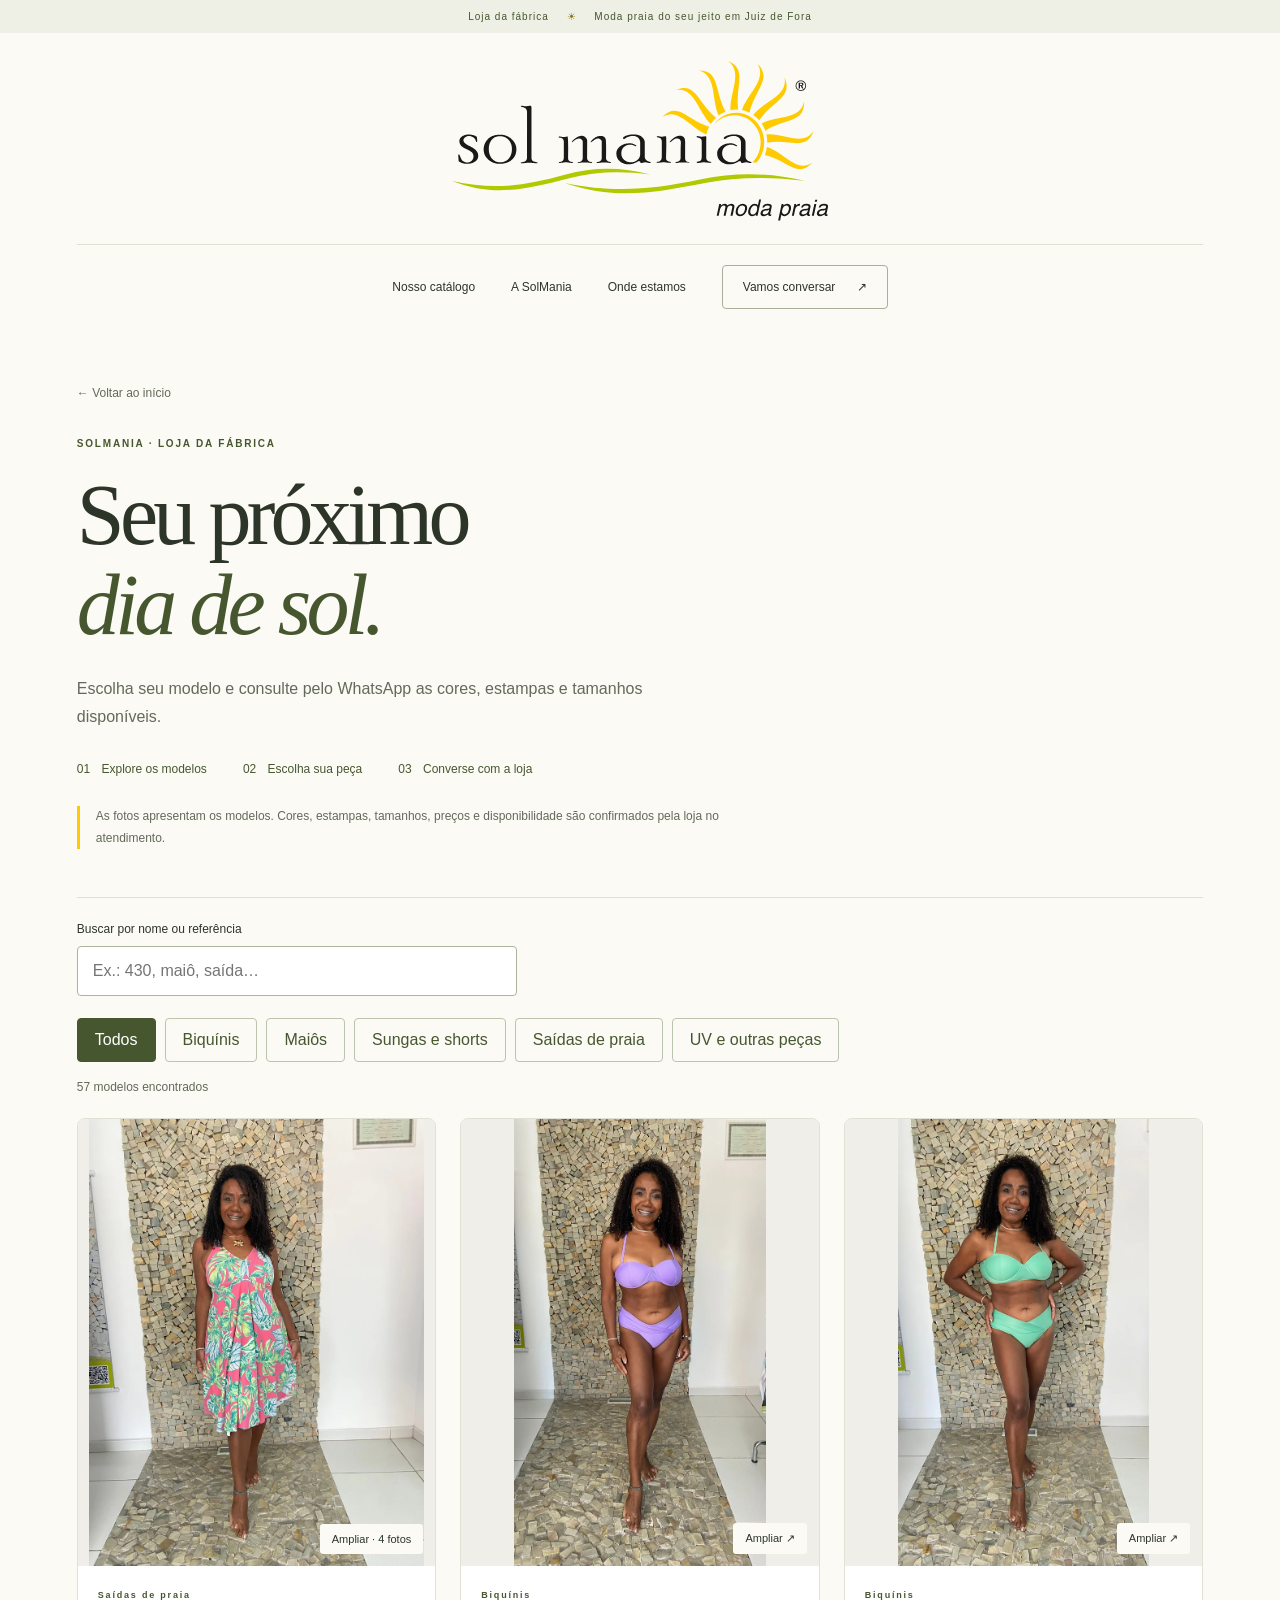
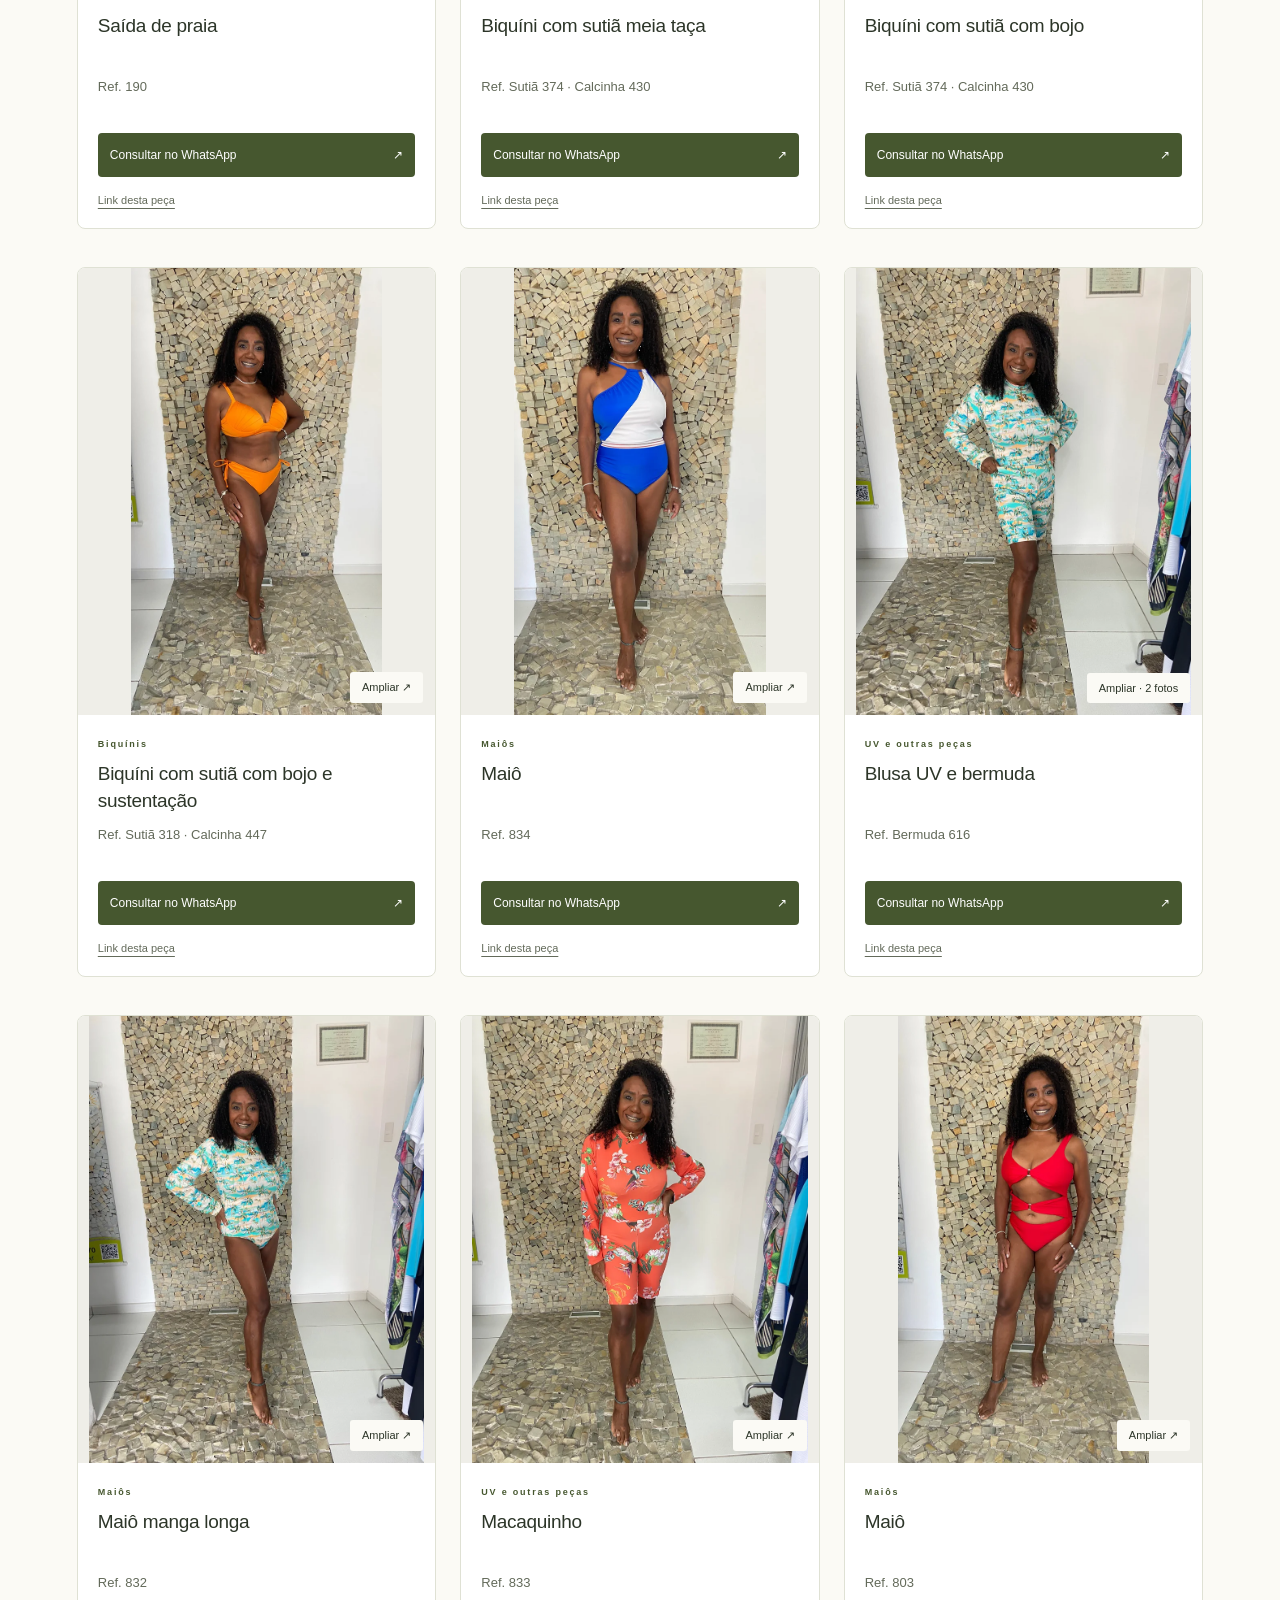
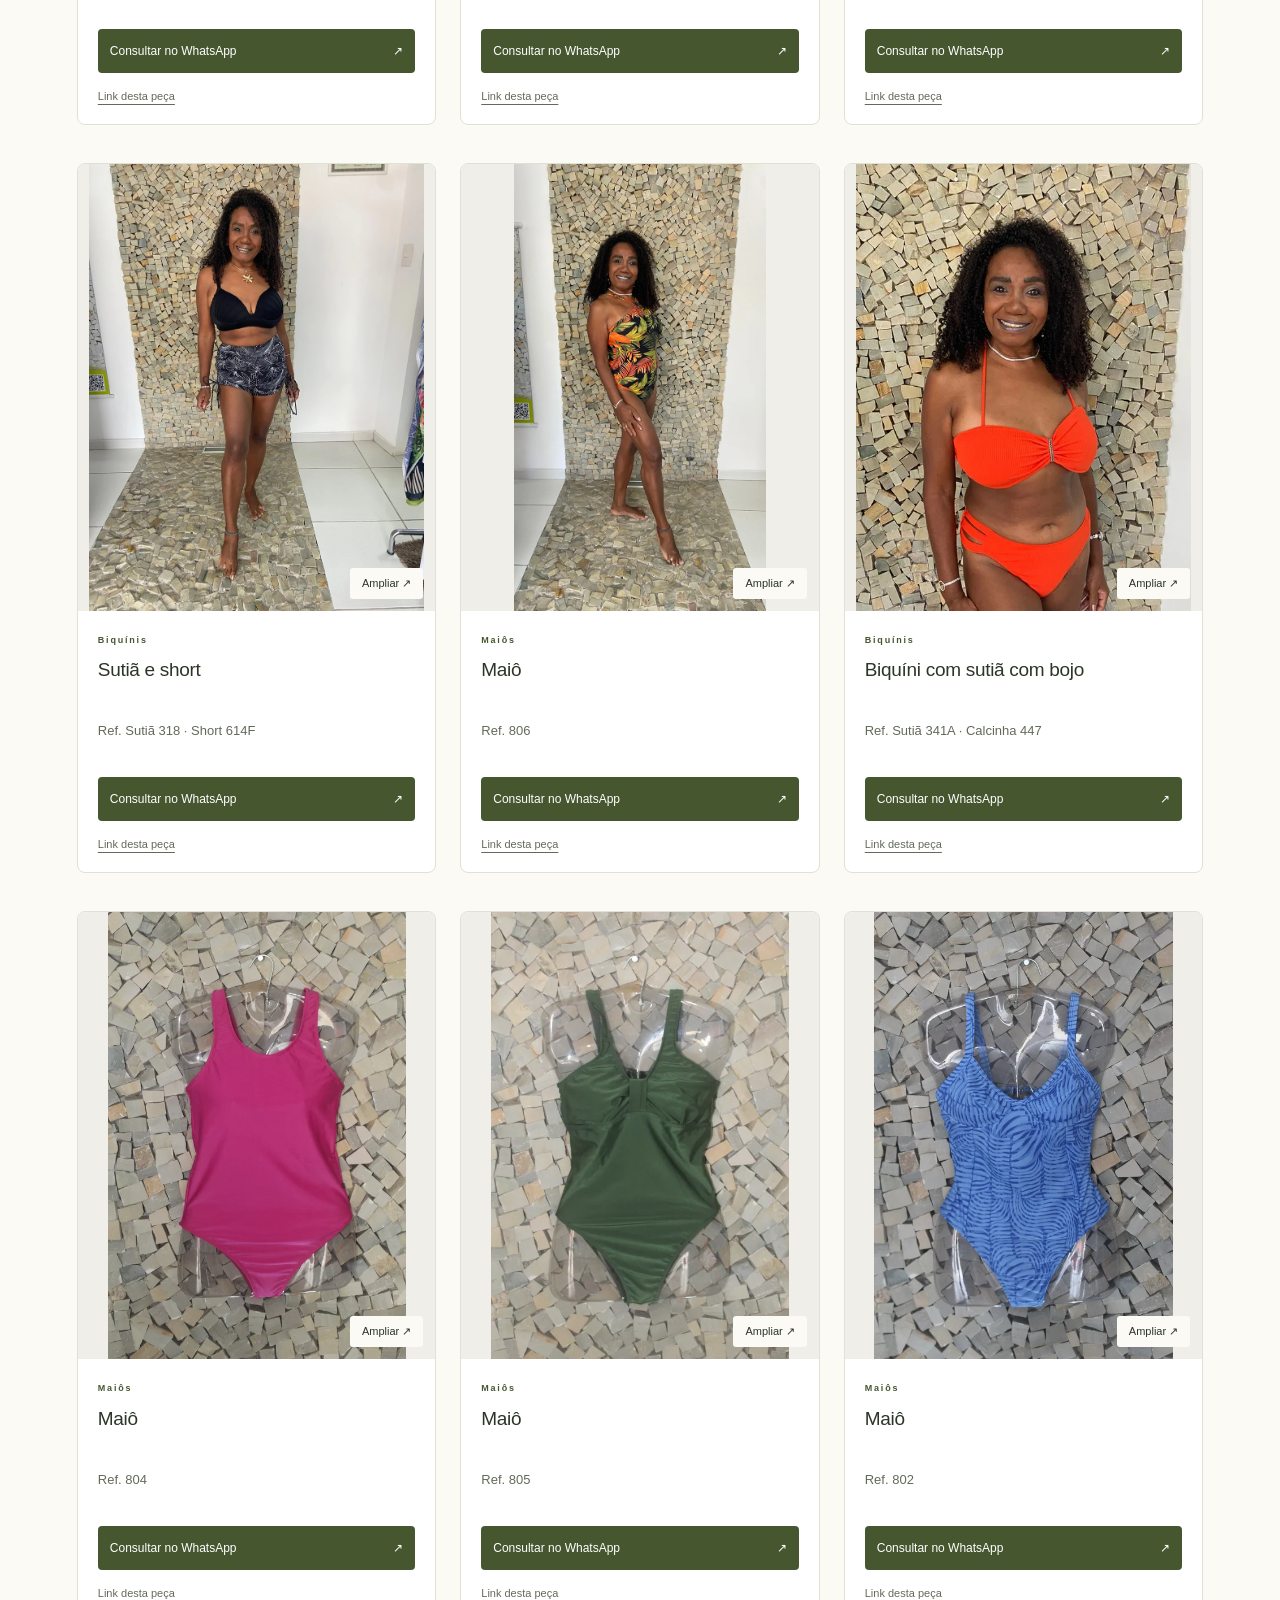
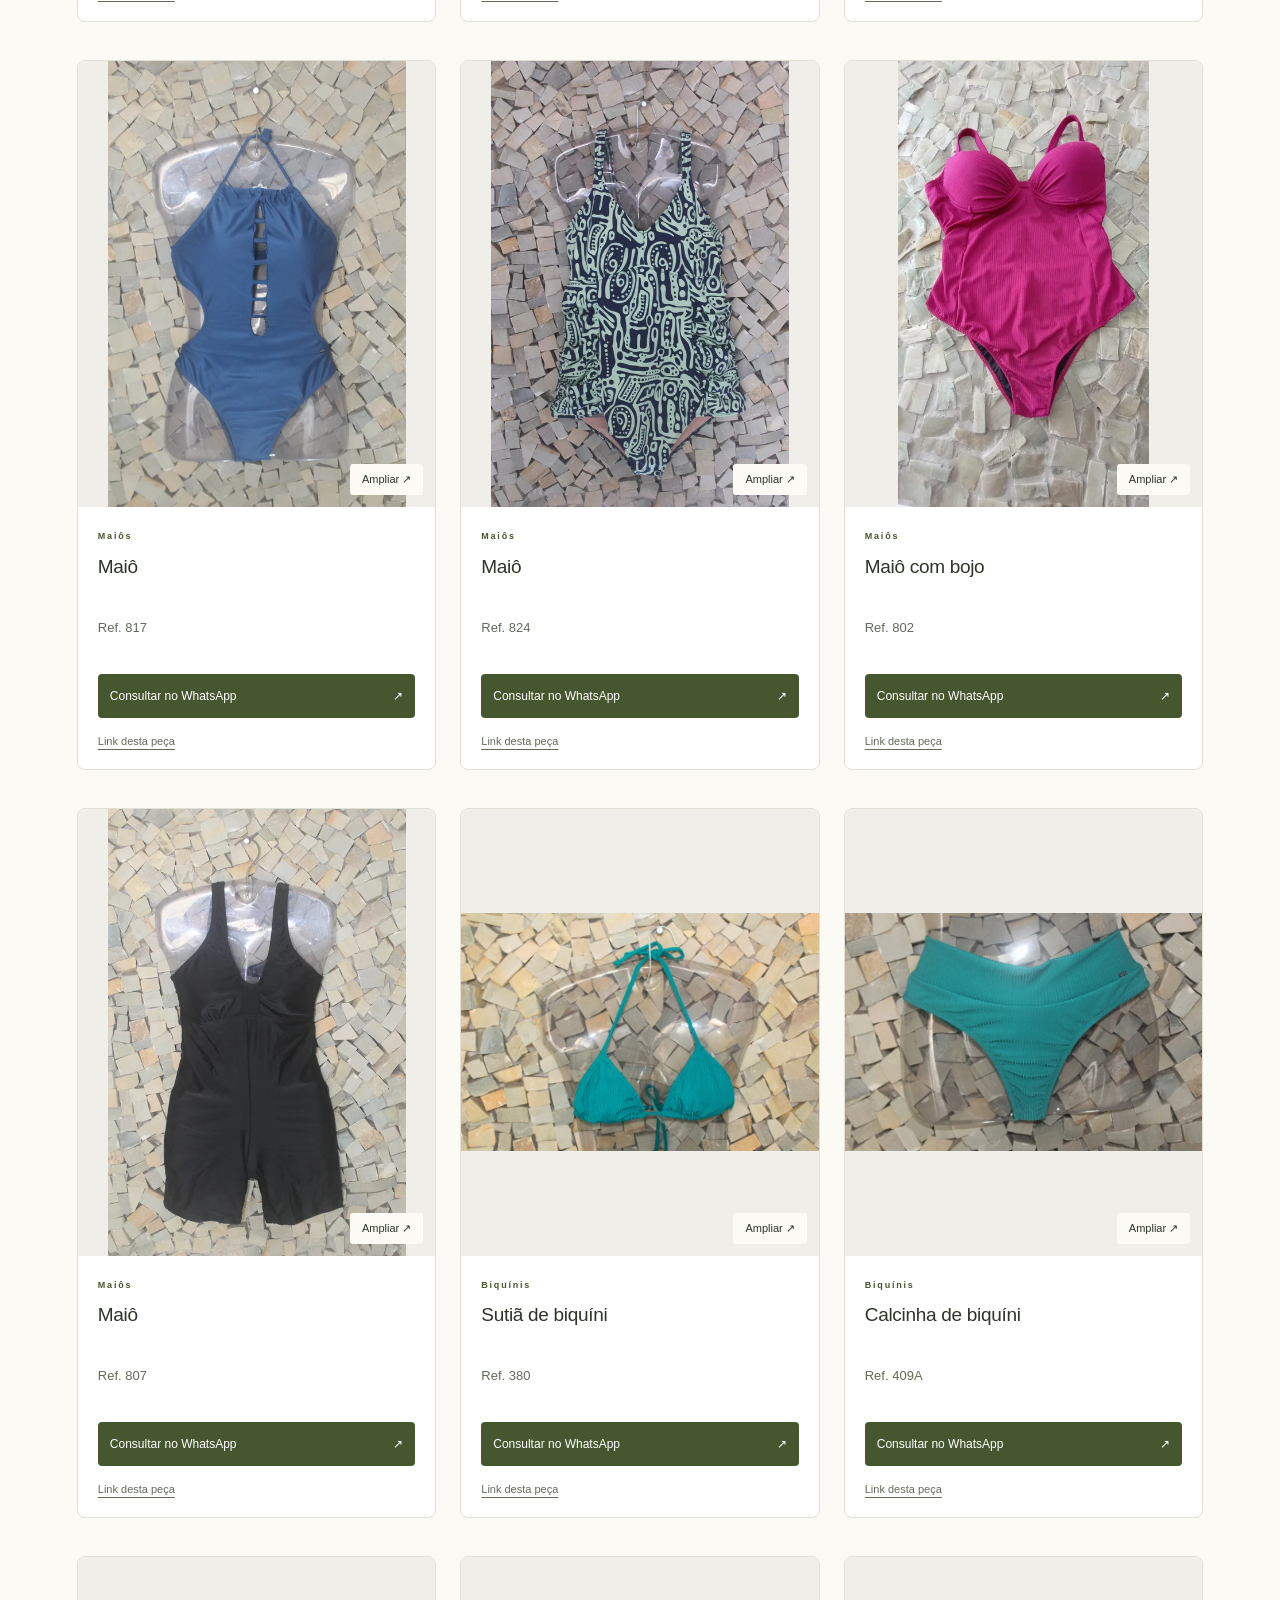
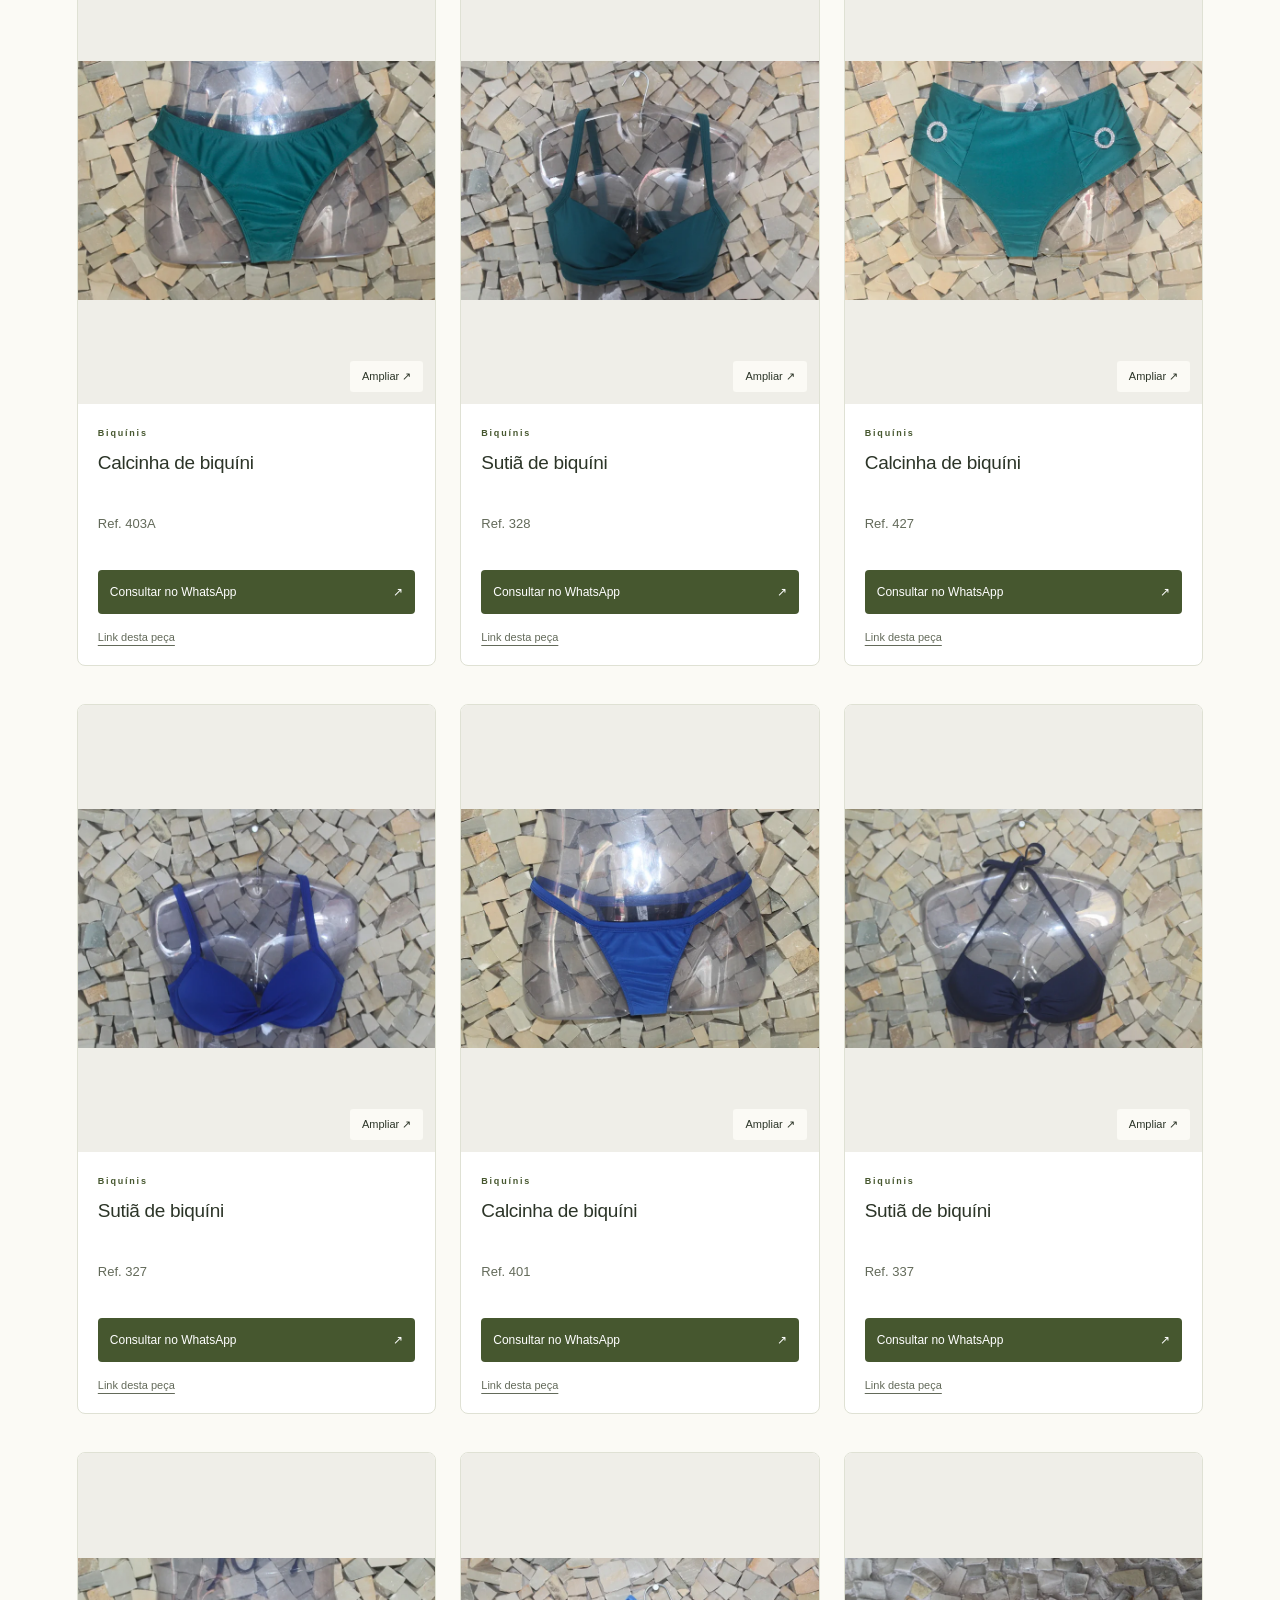
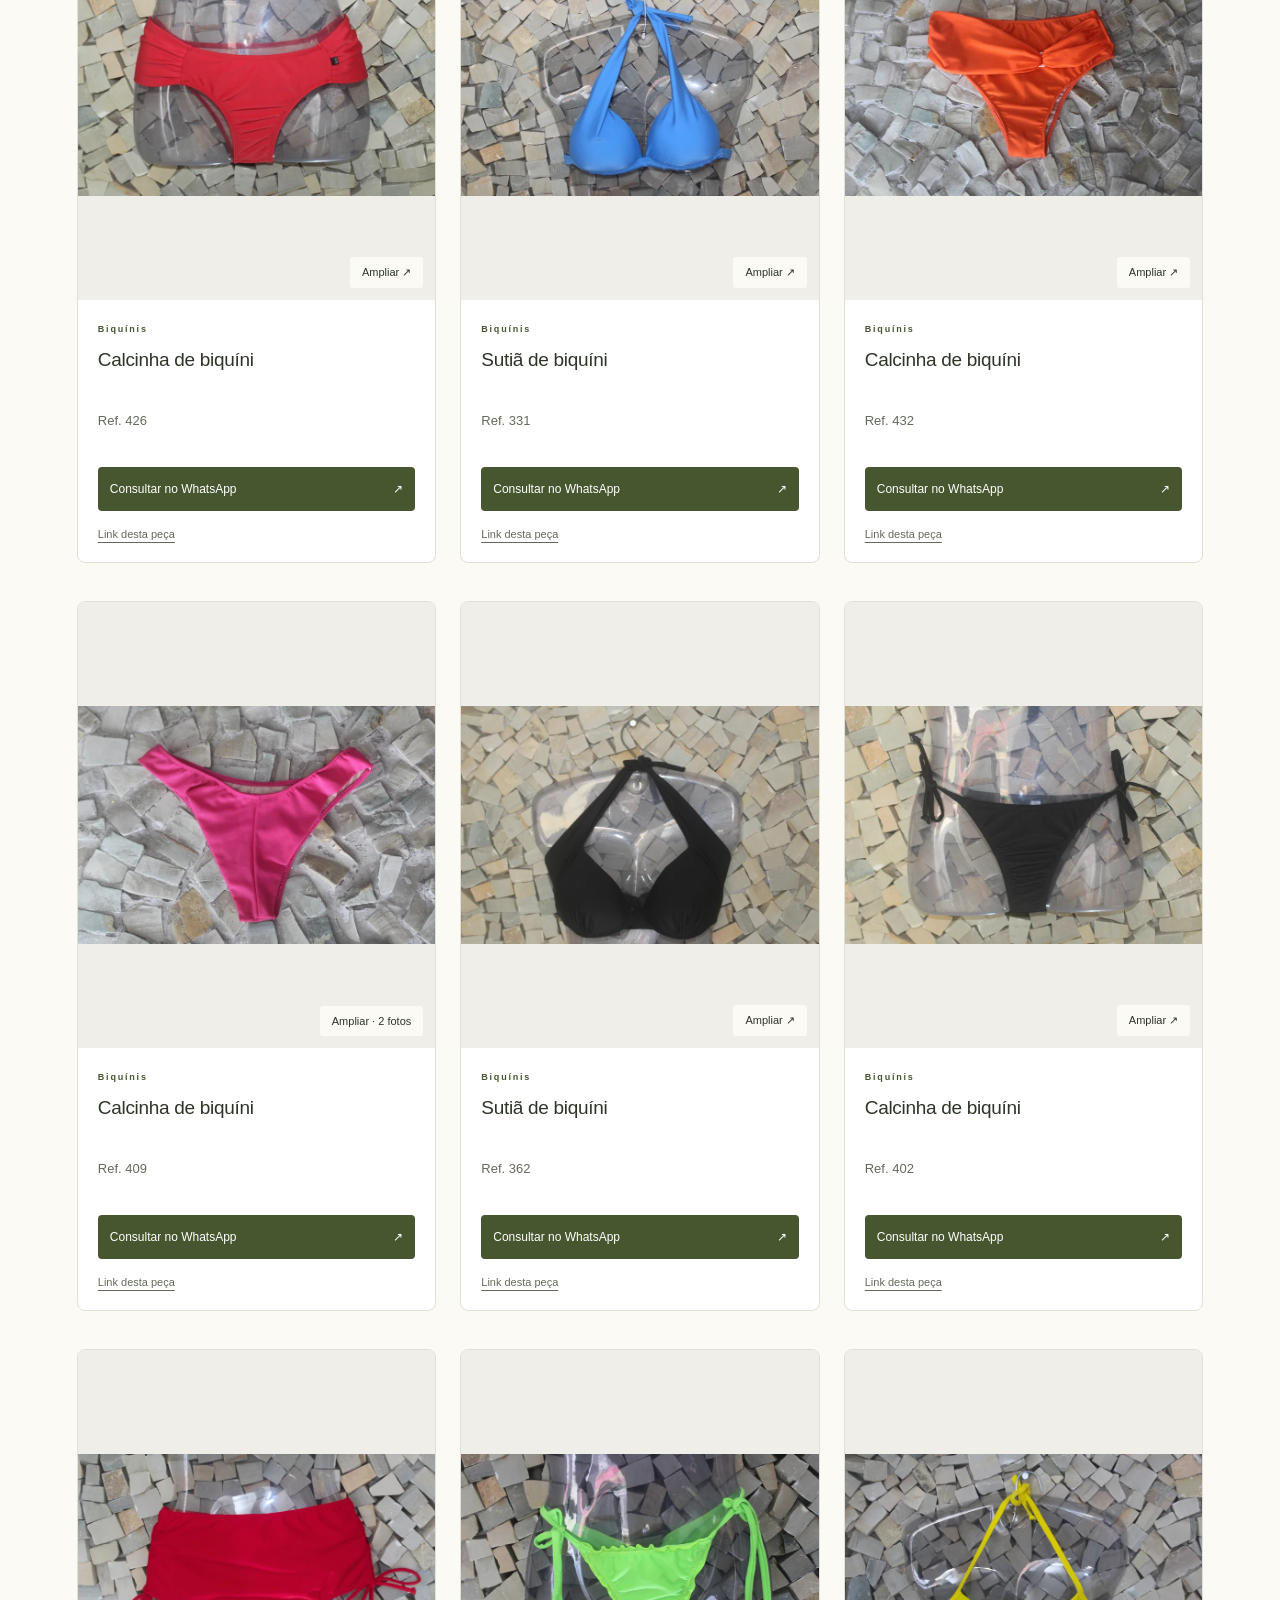
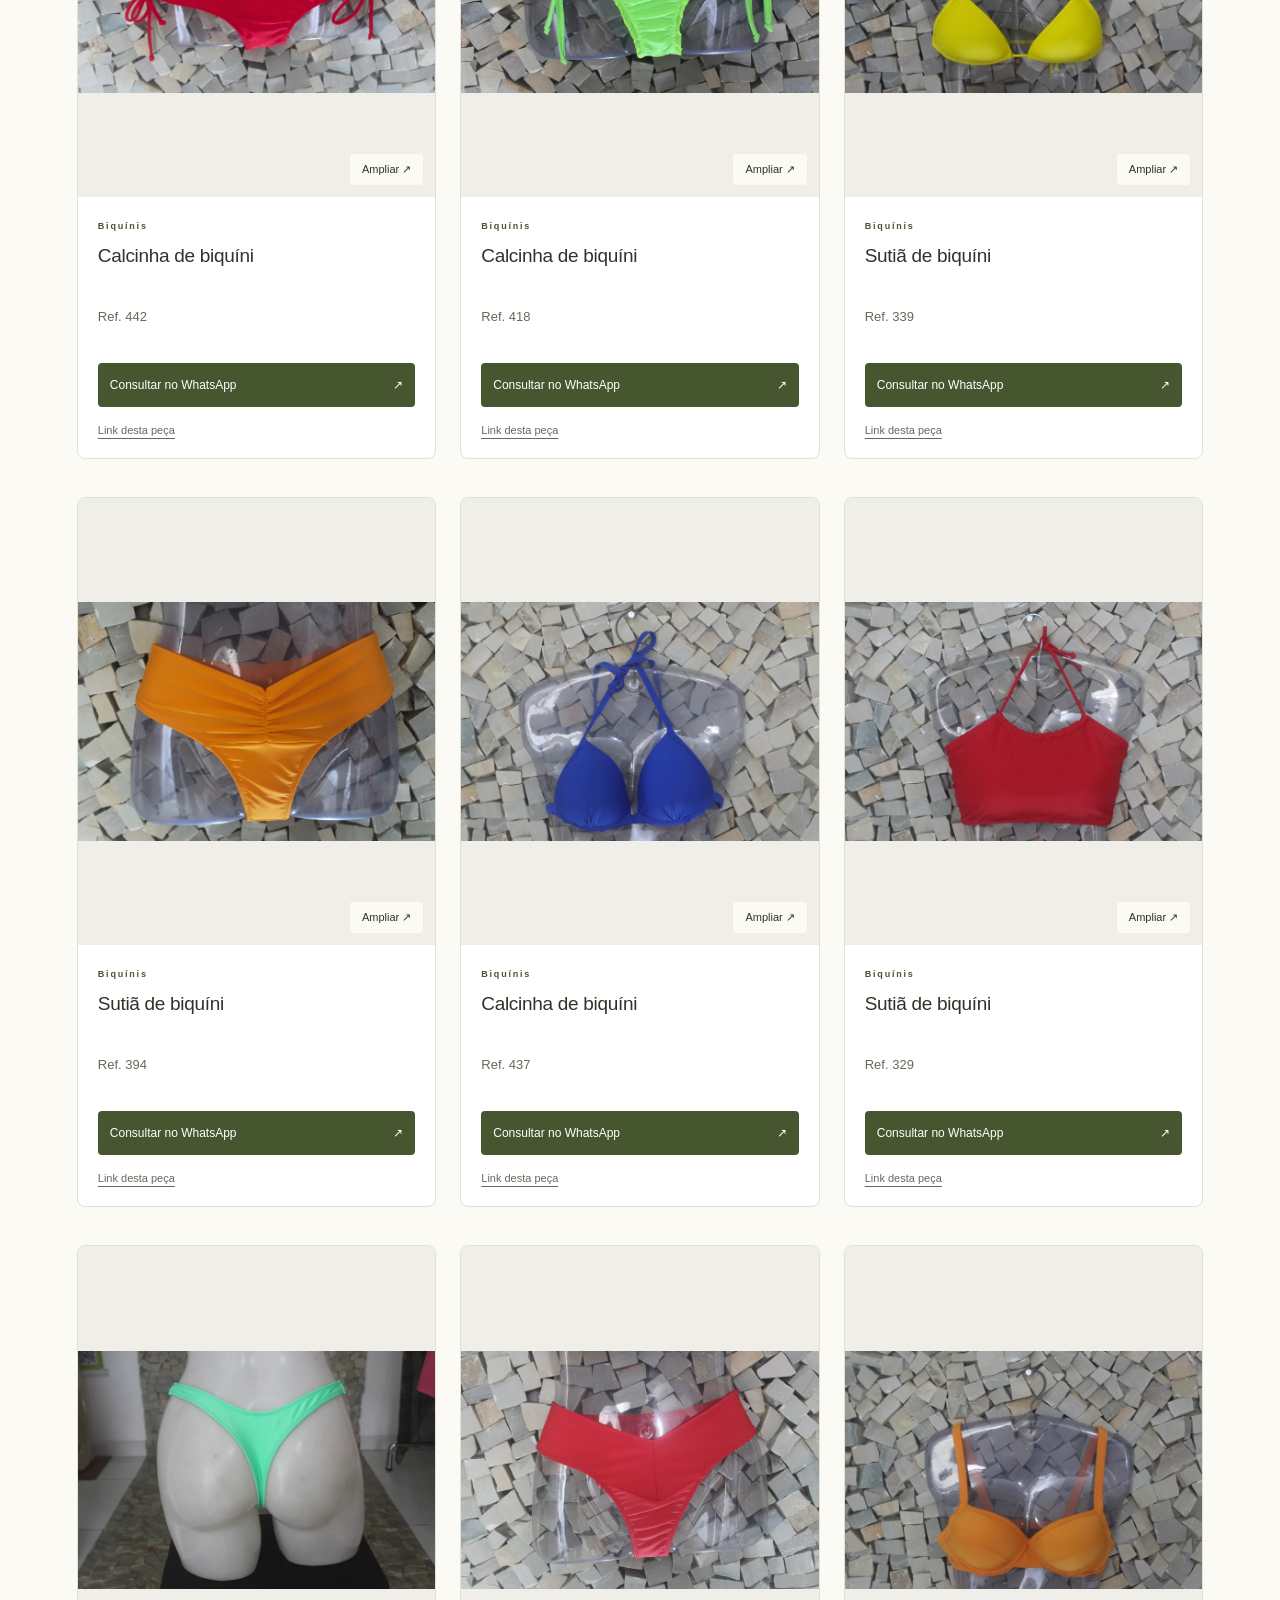
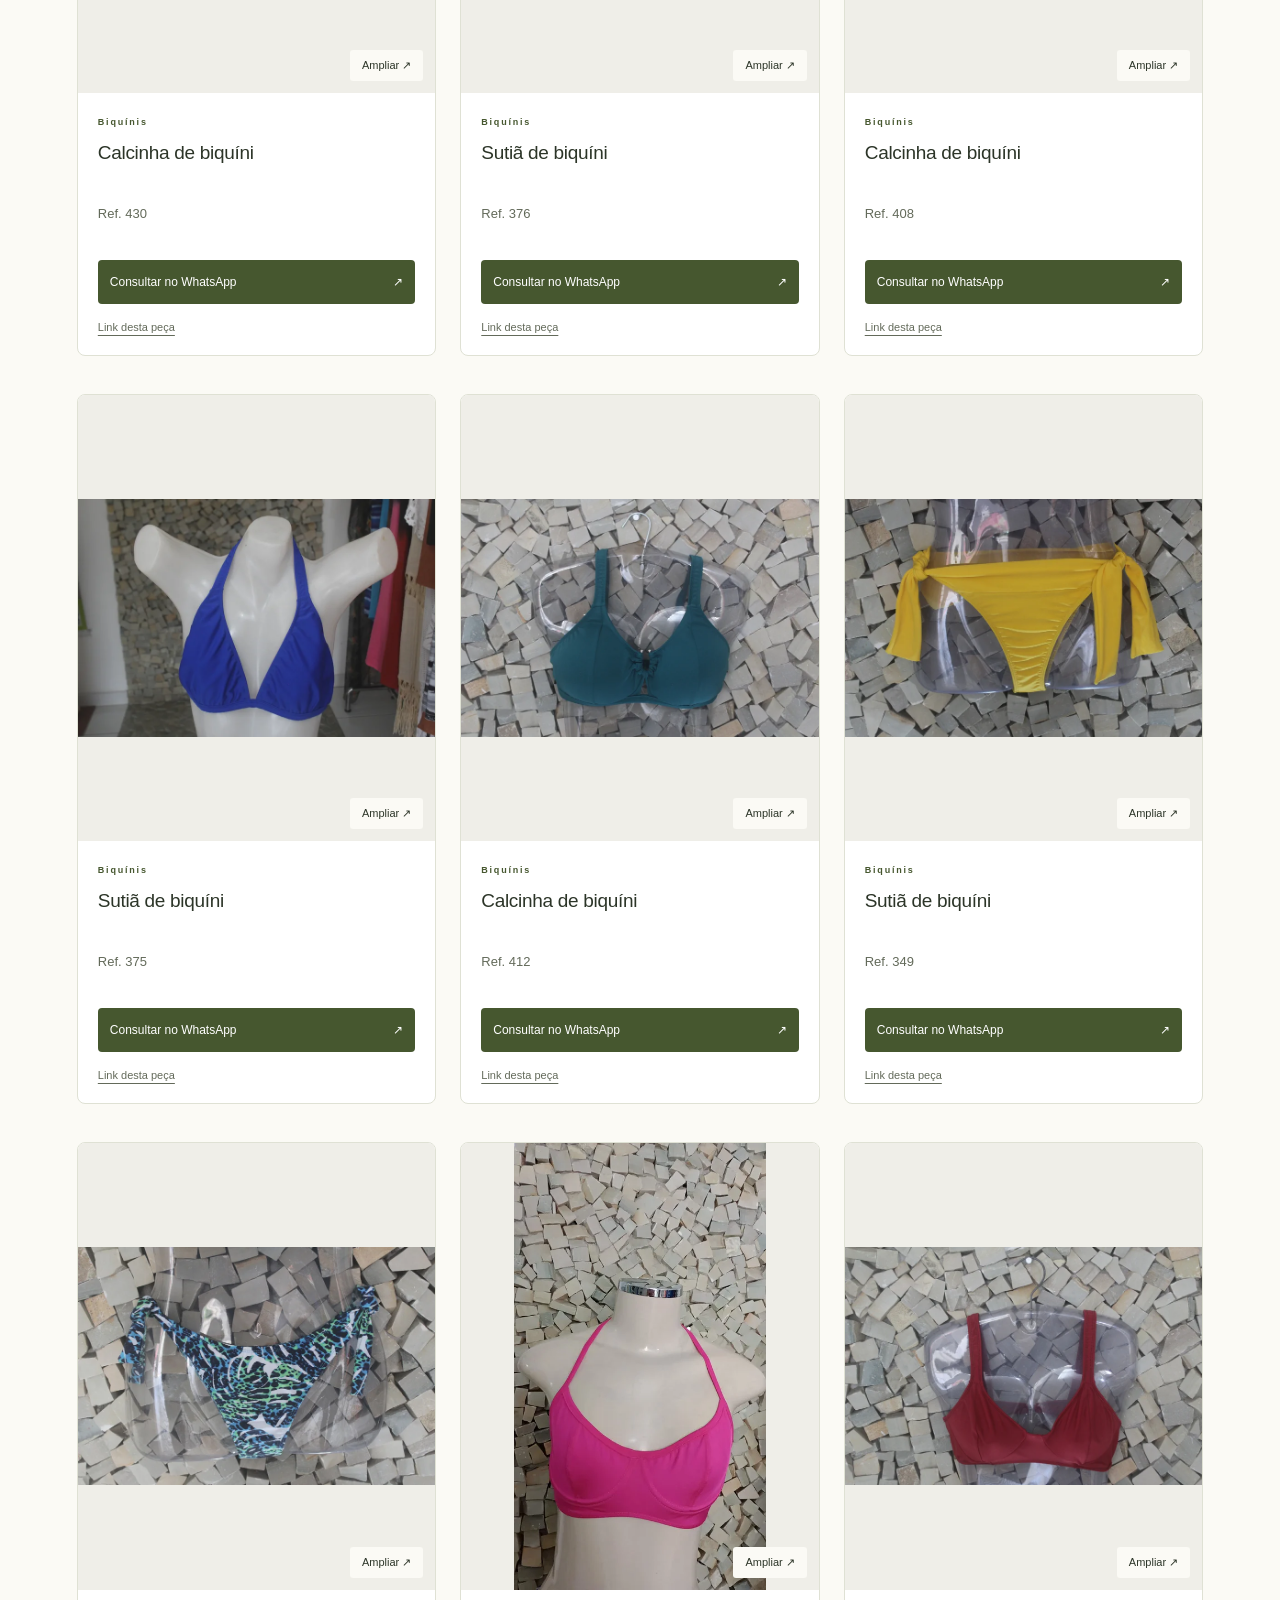
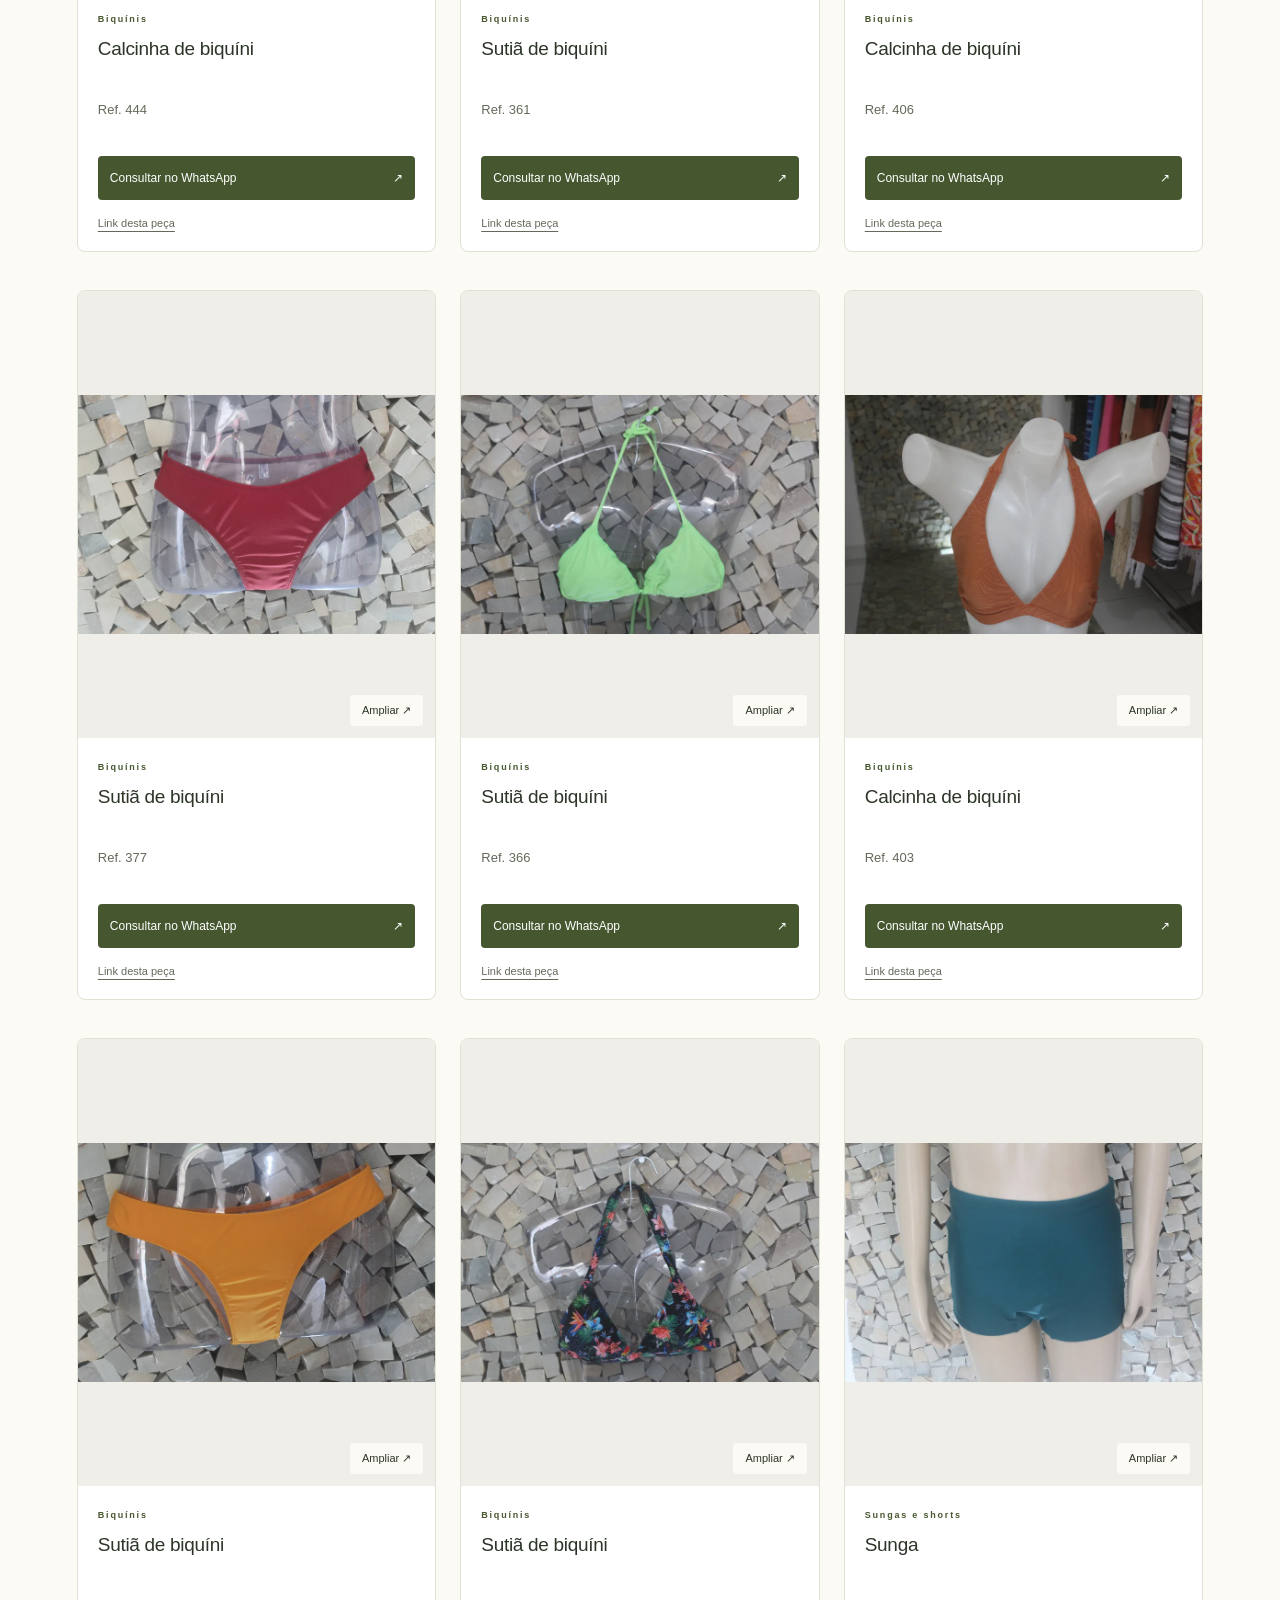
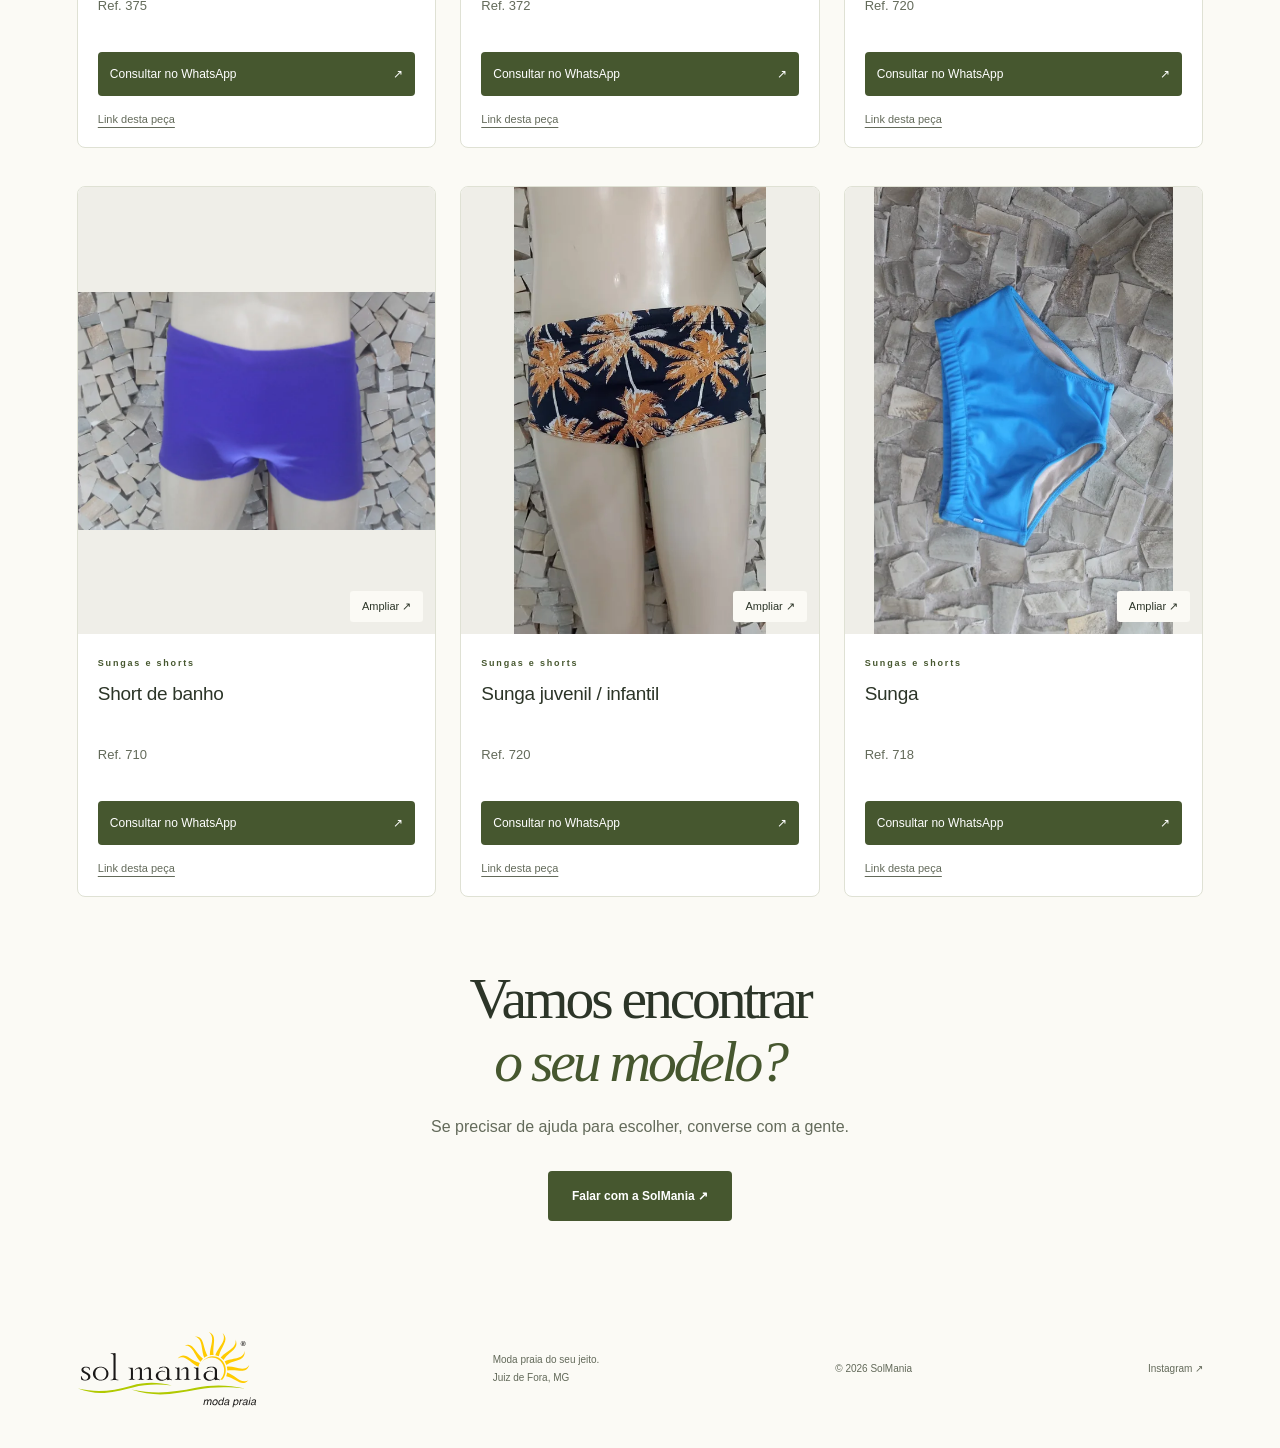
==== commit 7531616b: "Logo e catálogo Retirada de "lingerie" e atualização para "moda praia" no logo. Retirada de peças d" ====
--- a/catalogo.html
+++ b/catalogo.html
@@ -25,7 +25,7 @@
   <a class="skip" href="#conteudo">Pular para o conteúdo</a>
   <div class="announcement">Loja da fábrica <span>☀</span> Moda praia do seu jeito em Juiz de Fora</div>
   <header class="header">
-    <a class="brand" href="index.html" aria-label="SolMania, início"><img src="assets/logo/solmania.svg" width="3038" height="1304" alt="SolMania — lingerie e praia"></a>
+    <a class="brand" href="index.html" aria-label="SolMania, início"><img src="assets/logo/solmania.svg" width="3038" height="1304" alt="SolMania — moda praia"></a>
     <button class="menu-toggle" aria-expanded="false" aria-controls="navigation" aria-label="Abrir menu"><span></span><span></span></button>
     <nav id="navigation" aria-label="Navegação principal">
       <a href="catalogo.html">Nosso catálogo</a><a href="index.html#sobre">A SolMania</a><a href="index.html#visite">Onde estamos</a>
@@ -203,20 +203,10 @@
 <article class="product-card" id="peca-20-4" data-category="Sungas e shorts" data-search="Sunga 718 Sungas e shorts">
  <button class="product-photo" type="button" data-photos='["p20-4.webp"]' aria-label="Ampliar foto: Sunga, 718"><img src="assets/produtos/p20-4.webp" alt="Sunga — referência 718" width="850" height="1100" loading="lazy" decoding="async"><span>Ampliar ↗</span></button>
  <div class="product-info"><p class="eyebrow">Sungas e shorts</p><h2>Sunga</h2><p class="product-ref">Ref. 718</p><a class="product-contact" href="https://wa.me/5532988661370?text=Ol%C3%A1%21%20Gostei%20de%20sunga%20%28ref.%20718%29.%20Quais%20cores%2C%20estampas%20e%20tamanhos%20est%C3%A3o%20dispon%C3%ADveis%3F%20https%3A//solmania.com.br/catalogo.html%23peca-20-4" target="_blank" rel="noopener noreferrer" aria-label="Consultar Sunga 718 no WhatsApp">Consultar no WhatsApp <span aria-hidden="true">↗</span></a><a class="product-permalink" href="#peca-20-4">Link desta peça</a></div></article>
-<article class="product-card" id="peca-21-1" data-category="Saídas de praia" data-search="Saída japonesa  Saídas de praia">
- <button class="product-photo" type="button" data-photos='["p21-1.webp"]' aria-label="Ampliar foto: Saída japonesa, "><img src="assets/produtos/p21-1.webp" alt="Saída japonesa" width="850" height="1100" loading="lazy" decoding="async"><span>Ampliar ↗</span></button>
- <div class="product-info"><p class="eyebrow">Saídas de praia</p><h2>Saída japonesa</h2><p class="product-ref">Consulte pelo nome do modelo</p><a class="product-contact" href="https://wa.me/5532988661370?text=Ol%C3%A1%21%20Gostei%20de%20sa%C3%ADda%20japonesa.%20Quais%20cores%2C%20estampas%20e%20tamanhos%20est%C3%A3o%20dispon%C3%ADveis%3F%20https%3A//solmania.com.br/catalogo.html%23peca-21-1" target="_blank" rel="noopener noreferrer" aria-label="Consultar Saída japonesa  no WhatsApp">Consultar no WhatsApp <span aria-hidden="true">↗</span></a><a class="product-permalink" href="#peca-21-1">Link desta peça</a></div></article>
-<article class="product-card" id="peca-21-2" data-category="Saídas de praia" data-search="Vestido transpassado  Saídas de praia">
- <button class="product-photo" type="button" data-photos='["p21-2.webp"]' aria-label="Ampliar foto: Vestido transpassado, "><img src="assets/produtos/p21-2.webp" alt="Vestido transpassado" width="850" height="1100" loading="lazy" decoding="async"><span>Ampliar ↗</span></button>
- <div class="product-info"><p class="eyebrow">Saídas de praia</p><h2>Vestido transpassado</h2><p class="product-ref">Consulte pelo nome do modelo</p><a class="product-contact" href="https://wa.me/5532988661370?text=Ol%C3%A1%21%20Gostei%20de%20vestido%20transpassado.%20Quais%20cores%2C%20estampas%20e%20tamanhos%20est%C3%A3o%20dispon%C3%ADveis%3F%20https%3A//solmania.com.br/catalogo.html%23peca-21-2" target="_blank" rel="noopener noreferrer" aria-label="Consultar Vestido transpassado  no WhatsApp">Consultar no WhatsApp <span aria-hidden="true">↗</span></a><a class="product-permalink" href="#peca-21-2">Link desta peça</a></div></article>
-<article class="product-card" id="peca-21-3" data-category="Saídas de praia" data-search="Saída com ponta  Saídas de praia">
- <button class="product-photo" type="button" data-photos='["p21-3.webp"]' aria-label="Ampliar foto: Saída com ponta, "><img src="assets/produtos/p21-3.webp" alt="Saída com ponta" width="850" height="1100" loading="lazy" decoding="async"><span>Ampliar ↗</span></button>
- <div class="product-info"><p class="eyebrow">Saídas de praia</p><h2>Saída com ponta</h2><p class="product-ref">Consulte pelo nome do modelo</p><a class="product-contact" href="https://wa.me/5532988661370?text=Ol%C3%A1%21%20Gostei%20de%20sa%C3%ADda%20com%20ponta.%20Quais%20cores%2C%20estampas%20e%20tamanhos%20est%C3%A3o%20dispon%C3%ADveis%3F%20https%3A//solmania.com.br/catalogo.html%23peca-21-3" target="_blank" rel="noopener noreferrer" aria-label="Consultar Saída com ponta  no WhatsApp">Consultar no WhatsApp <span aria-hidden="true">↗</span></a><a class="product-permalink" href="#peca-21-3">Link desta peça</a></div></article>
-<article class="product-card" id="peca-21-4" data-category="Saídas de praia" data-search="Saída kafta  Saídas de praia">
- <button class="product-photo" type="button" data-photos='["p21-4.webp"]' aria-label="Ampliar foto: Saída kafta, "><img src="assets/produtos/p21-4.webp" alt="Saída kafta" width="850" height="1100" loading="lazy" decoding="async"><span>Ampliar ↗</span></button>
- <div class="product-info"><p class="eyebrow">Saídas de praia</p><h2>Saída kafta</h2><p class="product-ref">Consulte pelo nome do modelo</p><a class="product-contact" href="https://wa.me/5532988661370?text=Ol%C3%A1%21%20Gostei%20de%20sa%C3%ADda%20kafta.%20Quais%20cores%2C%20estampas%20e%20tamanhos%20est%C3%A3o%20dispon%C3%ADveis%3F%20https%3A//solmania.com.br/catalogo.html%23peca-21-4" target="_blank" rel="noopener noreferrer" aria-label="Consultar Saída kafta  no WhatsApp">Consultar no WhatsApp <span aria-hidden="true">↗</span></a><a class="product-permalink" href="#peca-21-4">Link desta peça</a></div></article>
-<article class="product-card" id="peca-22-1" data-category="Saídas de praia" data-search="Saída com argola  Saídas de praia">
- <button class="product-photo" type="button" data-photos='["p22-1.webp"]' aria-label="Ampliar foto: Saída com argola, "><img src="assets/produtos/p22-1.webp" alt="Saída com argola" width="850" height="1100" loading="lazy" decoding="async"><span>Ampliar ↗</span></button>
- <div class="product-info"><p class="eyebrow">Saídas de praia</p><h2>Saída com argola</h2><p class="product-ref">Consulte pelo nome do modelo</p><a class="product-contact" href="https://wa.me/5532988661370?text=Ol%C3%A1%21%20Gostei%20de%20sa%C3%ADda%20com%20argola.%20Quais%20cores%2C%20estampas%20e%20tamanhos%20est%C3%A3o%20dispon%C3%ADveis%3F%20https%3A//solmania.com.br/catalogo.html%23peca-22-1" target="_blank" rel="noopener noreferrer" aria-label="Consultar Saída com argola  no WhatsApp">Consultar no WhatsApp <span aria-hidden="true">↗</span></a><a class="product-permalink" href="#peca-22-1">Link desta peça</a></div></article></div><div class="empty-state" hidden><h2>Nenhuma peça encontrada</h2><p>Tente outro nome ou referência, ou veja todos os modelos.</p><button type="button" id="reset-filters">Ver todos os modelos</button></div></section><section class="catalog-help"><h2>Vamos encontrar<br><em>o seu modelo?</em></h2><p>Se precisar de ajuda para escolher, converse com a gente.</p><a class="button primary" href="https://wa.me/5532988661370?text=Ol%C3%A1%21%20Quero%20ajuda%20para%20escolher%20um%20modelo%20do%20cat%C3%A1logo." target="_blank" rel="noopener noreferrer">Falar com a SolMania ↗</a></section></main><dialog class="photo-dialog" aria-labelledby="photo-title"><div class="photo-toolbar"><h2 id="photo-title">Foto da peça</h2><button type="button" class="photo-close" aria-label="Fechar foto">Fechar ×</button></div><img class="expanded-photo" alt=""><div class="photo-navigation"><button type="button" class="photo-prev" aria-label="Foto anterior">← Anterior</button><span class="photo-count" role="status"></span><button type="button" class="photo-next" aria-label="Próxima foto">Próxima →</button></div><a class="button primary photo-contact" target="_blank" rel="noopener noreferrer">Consultar no WhatsApp ↗</a></dialog>  <footer><a class="brand" href="index.html"><img src="assets/logo/solmania.svg" width="3038" height="1304" alt="SolMania — lingerie e praia"></a><p>Moda praia do seu jeito.<br>Juiz de Fora, MG</p><span>© <span id="year">2026</span> SolMania</span><a href="https://www.instagram.com/solmaniajf/" target="_blank" rel="noopener noreferrer">Instagram ↗</a></footer>
+
+
+
+
+</div><div class="empty-state" hidden><h2>Nenhuma peça encontrada</h2><p>Tente outro nome ou referência, ou veja todos os modelos.</p><button type="button" id="reset-filters">Ver todos os modelos</button></div></section><section class="catalog-help"><h2>Vamos encontrar<br><em>o seu modelo?</em></h2><p>Se precisar de ajuda para escolher, converse com a gente.</p><a class="button primary" href="https://wa.me/5532988661370?text=Ol%C3%A1%21%20Quero%20ajuda%20para%20escolher%20um%20modelo%20do%20cat%C3%A1logo." target="_blank" rel="noopener noreferrer">Falar com a SolMania ↗</a></section></main><dialog class="photo-dialog" aria-labelledby="photo-title"><div class="photo-toolbar"><h2 id="photo-title">Foto da peça</h2><button type="button" class="photo-close" aria-label="Fechar foto">Fechar ×</button></div><img class="expanded-photo" alt=""><div class="photo-navigation"><button type="button" class="photo-prev" aria-label="Foto anterior">← Anterior</button><span class="photo-count" role="status"></span><button type="button" class="photo-next" aria-label="Próxima foto">Próxima →</button></div><a class="button primary photo-contact" target="_blank" rel="noopener noreferrer">Consultar no WhatsApp ↗</a></dialog>  <footer><a class="brand" href="index.html"><img src="assets/logo/solmania.svg" width="3038" height="1304" alt="SolMania — moda praia"></a><p>Moda praia do seu jeito.<br>Juiz de Fora, MG</p><span>© <span id="year">2026</span> SolMania</span><a href="https://www.instagram.com/solmaniajf/" target="_blank" rel="noopener noreferrer">Instagram ↗</a></footer>
 </body>
 </html>
